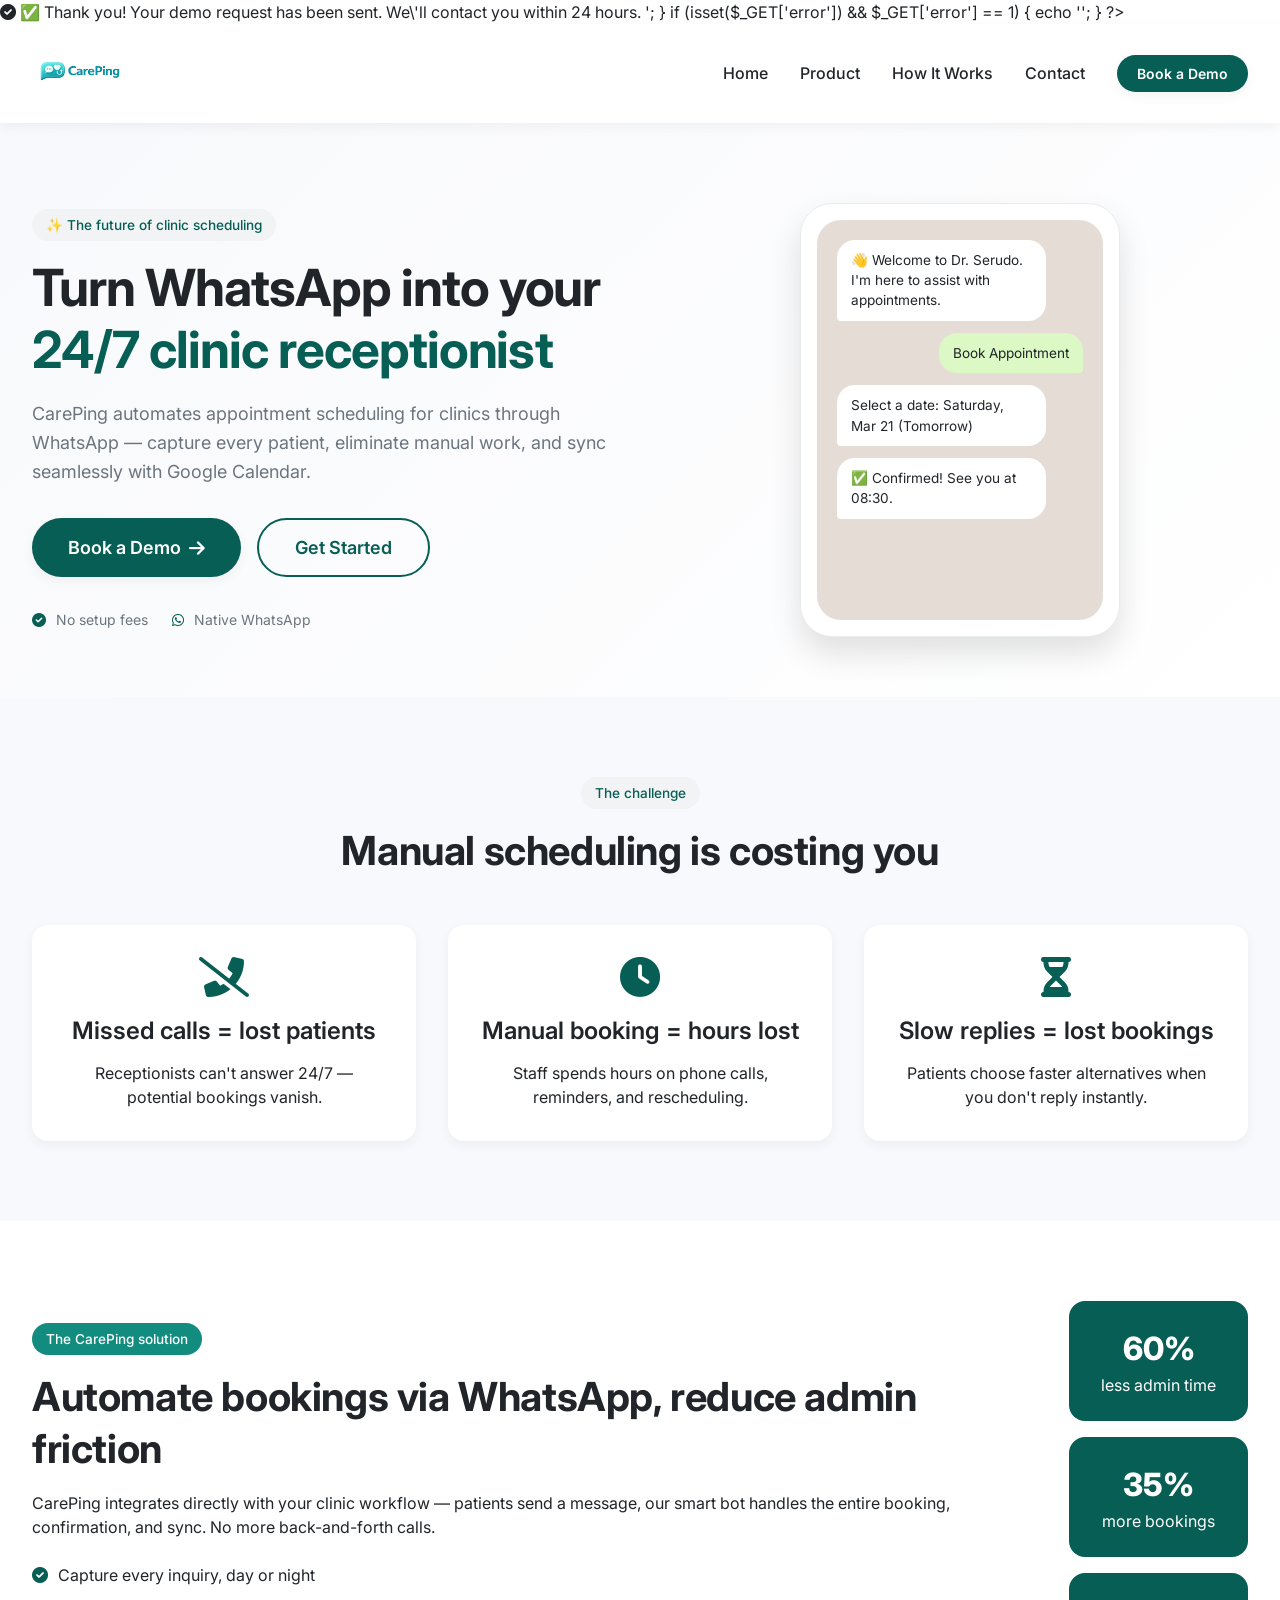
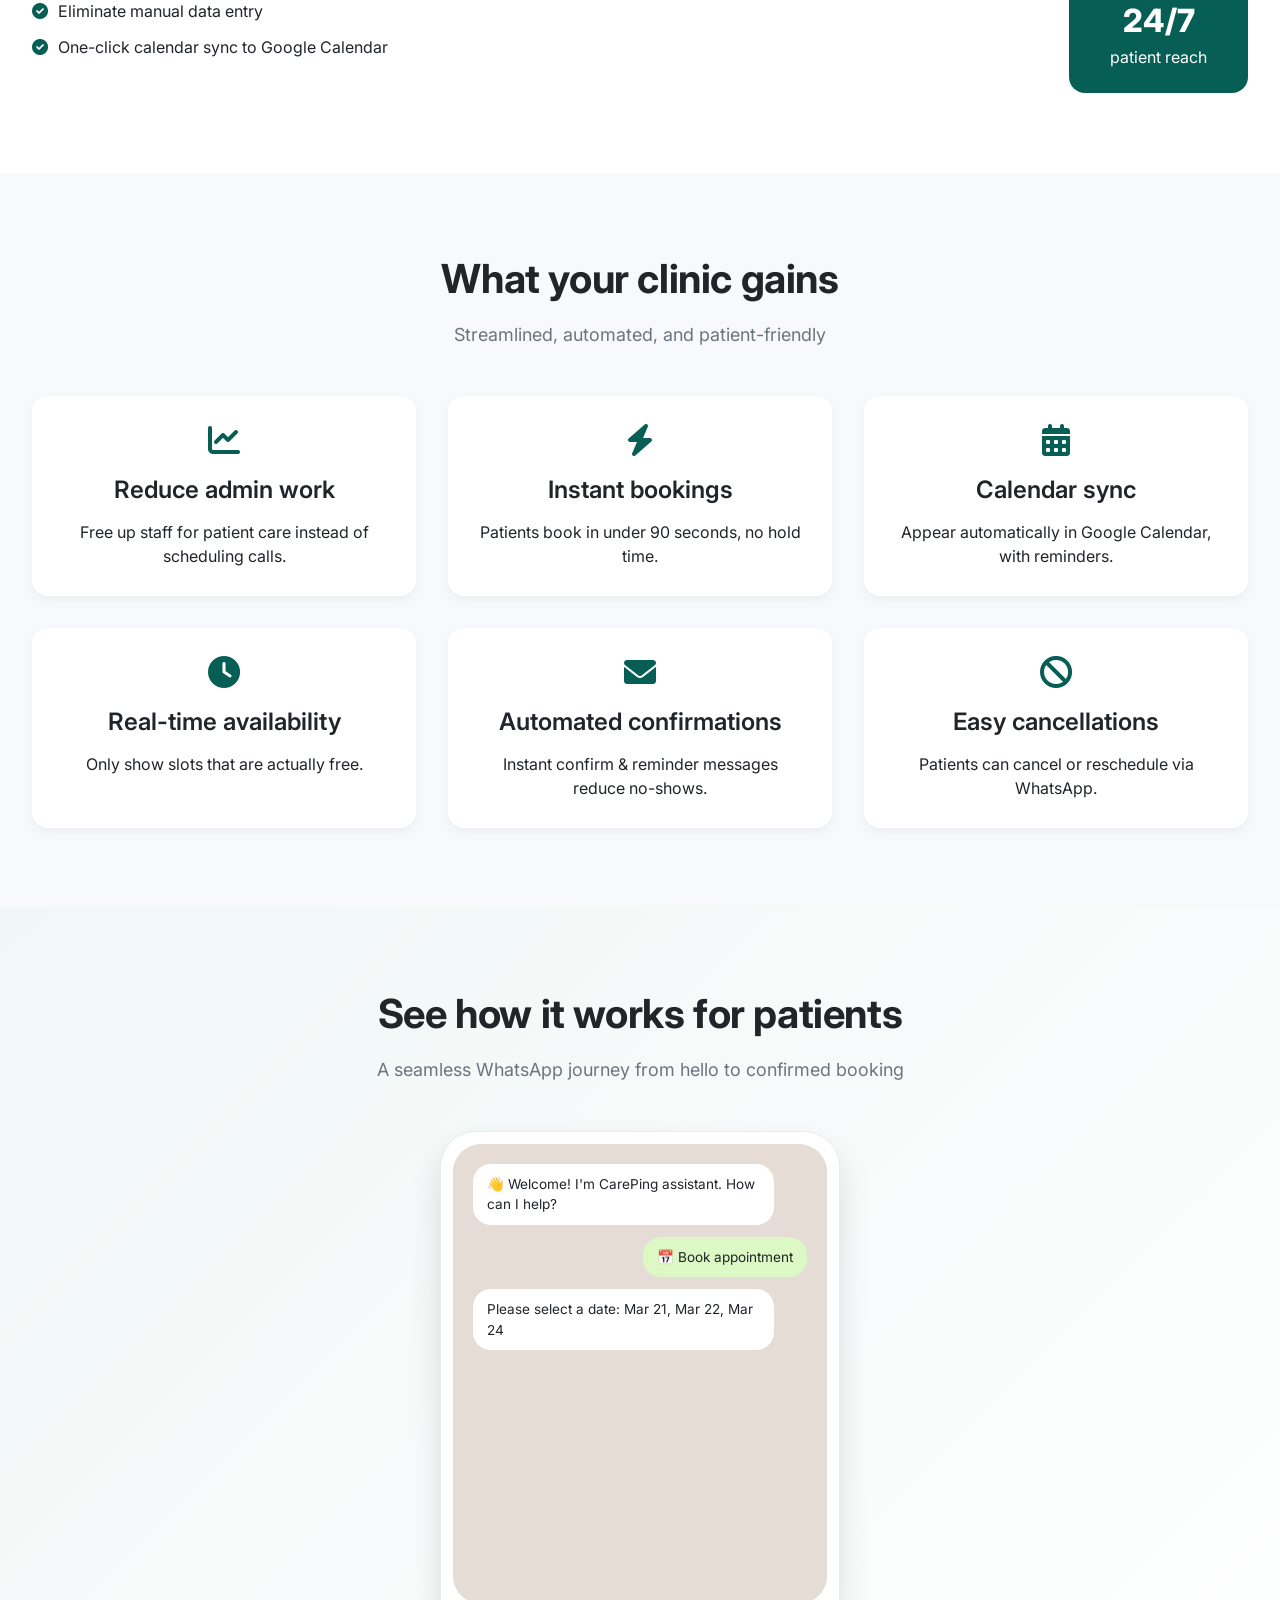
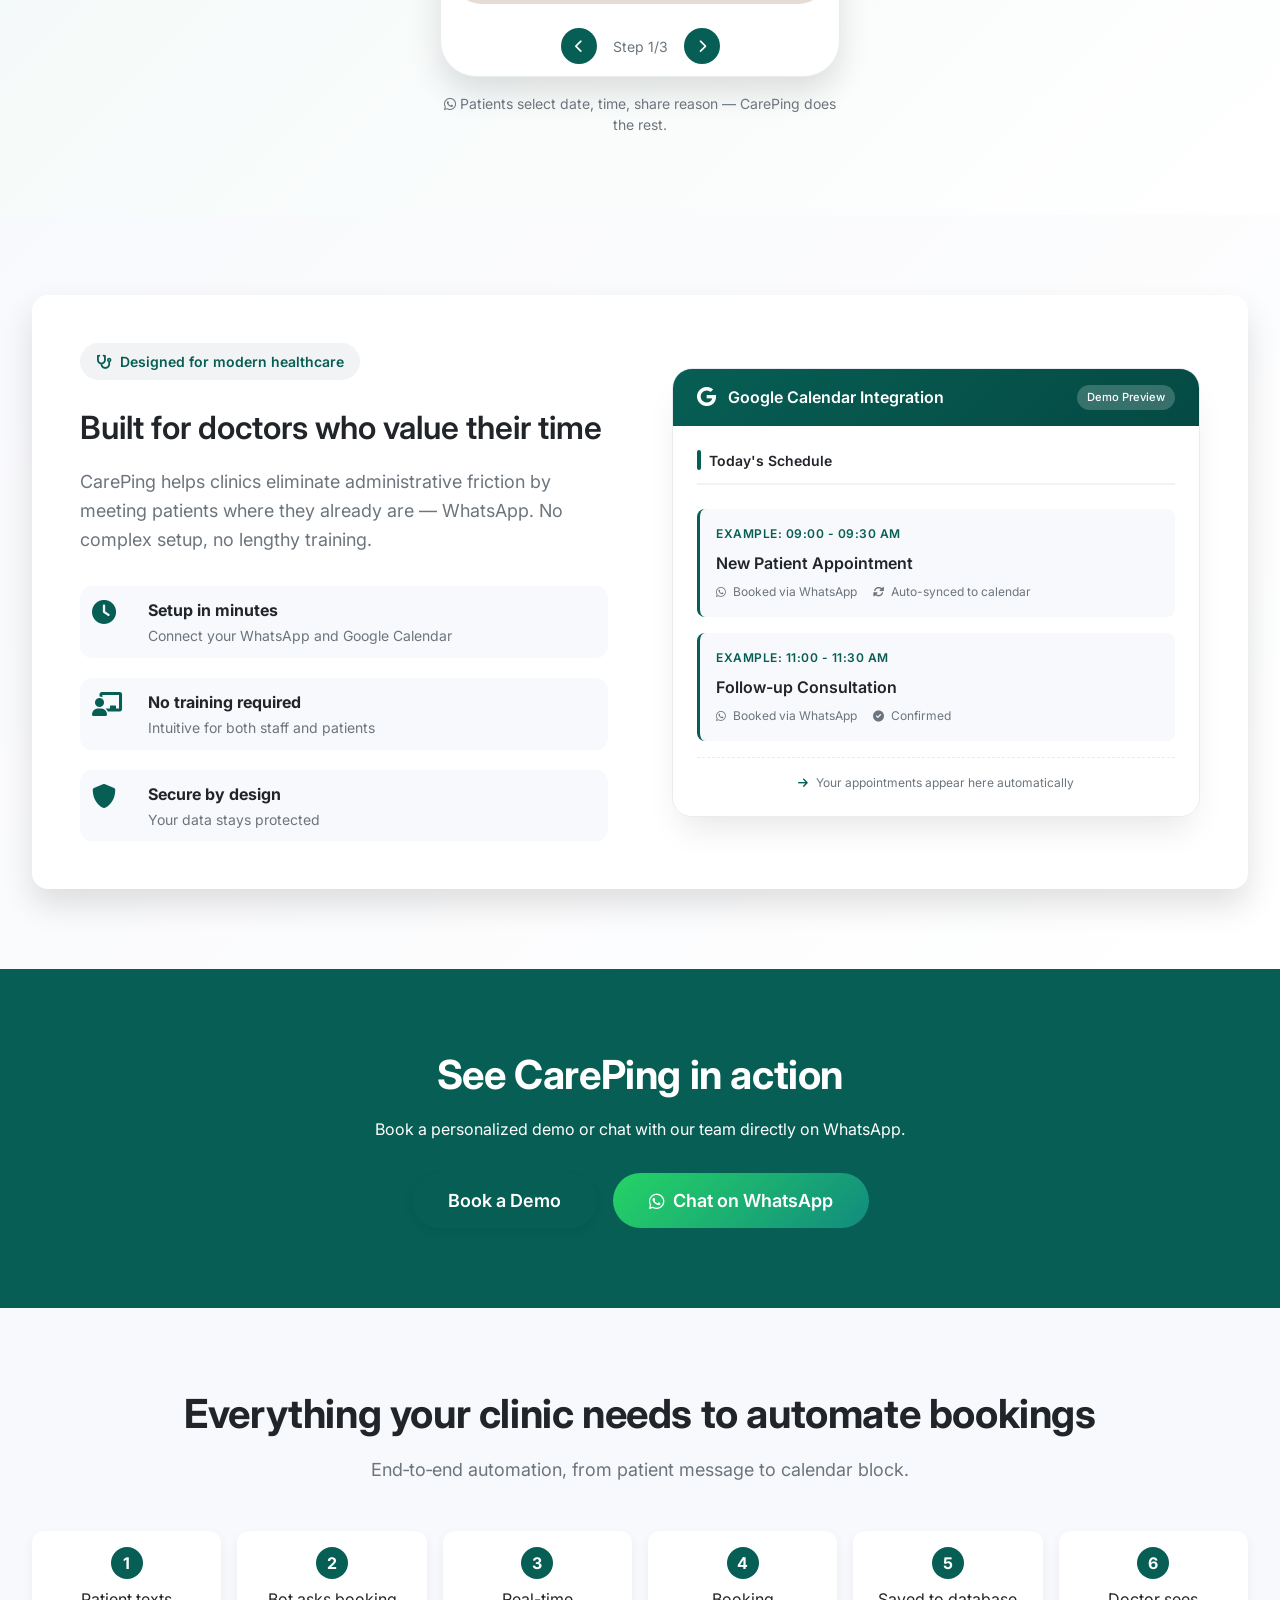
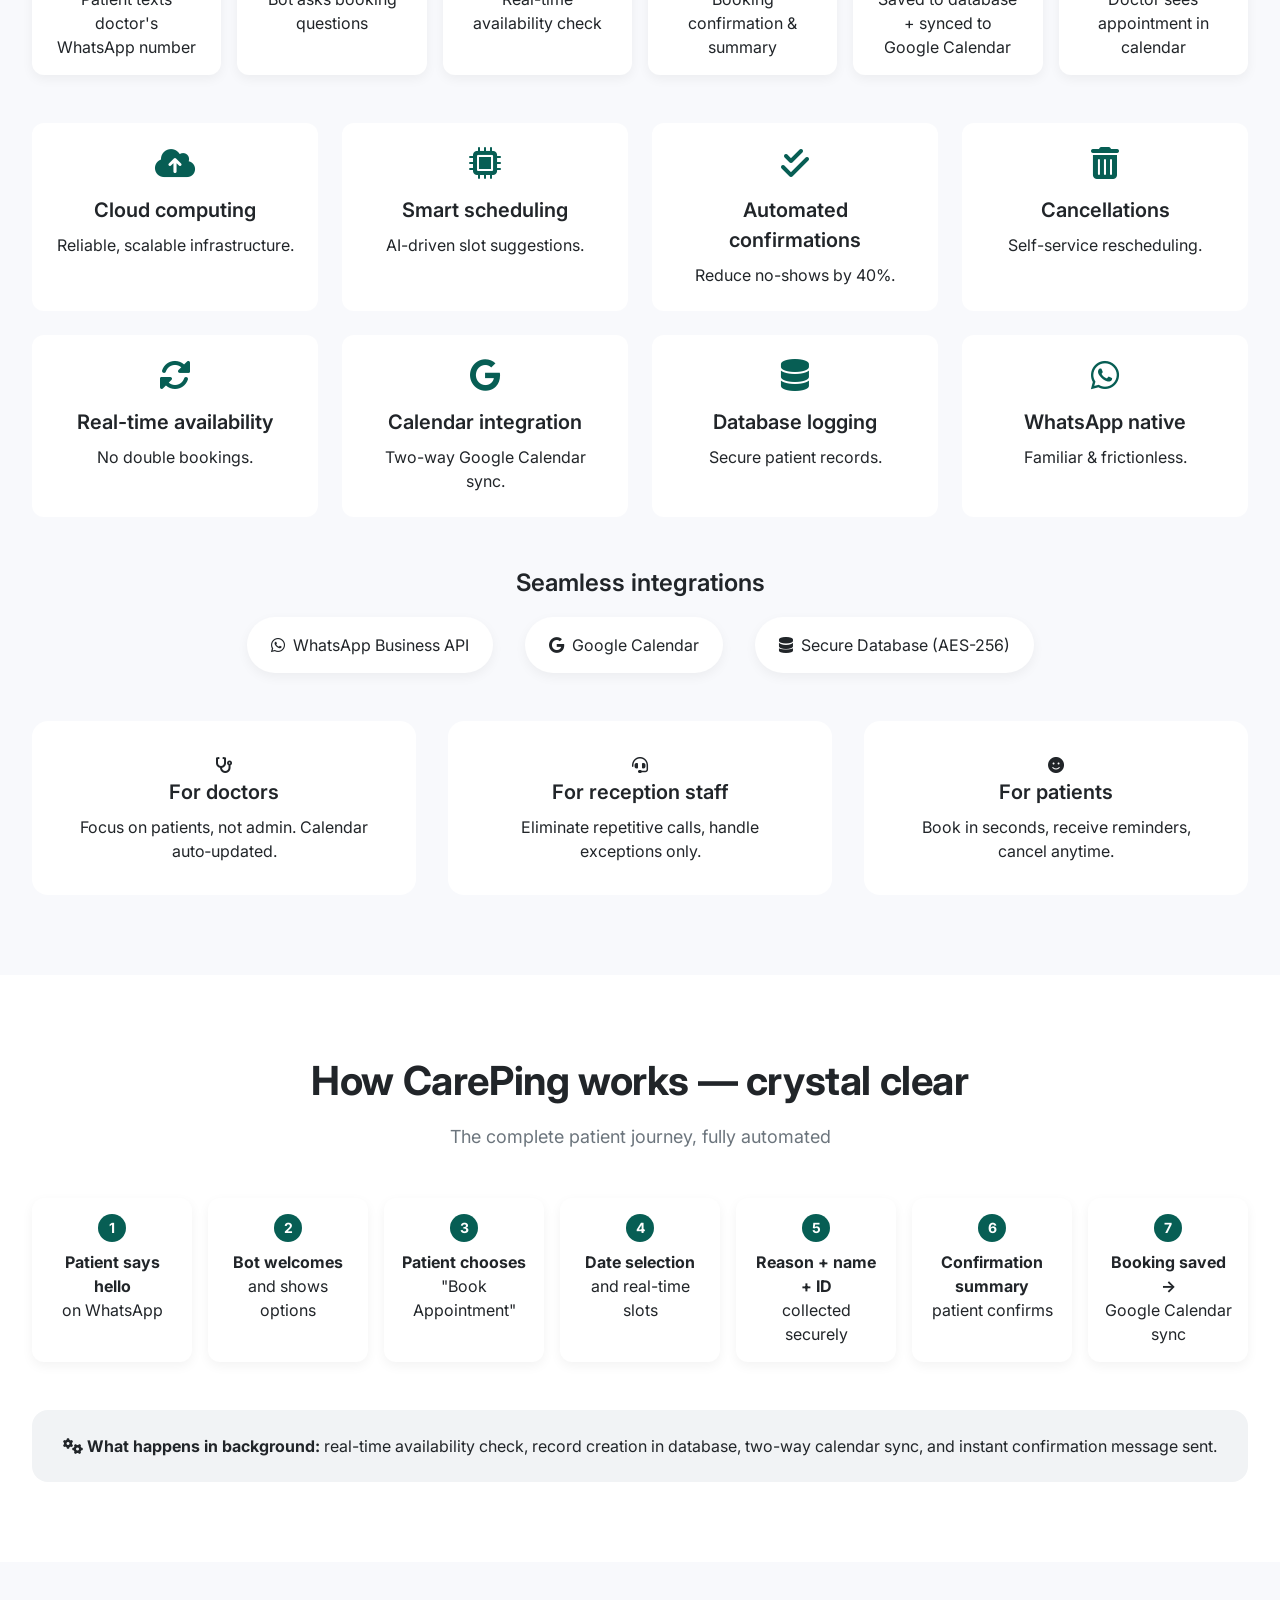
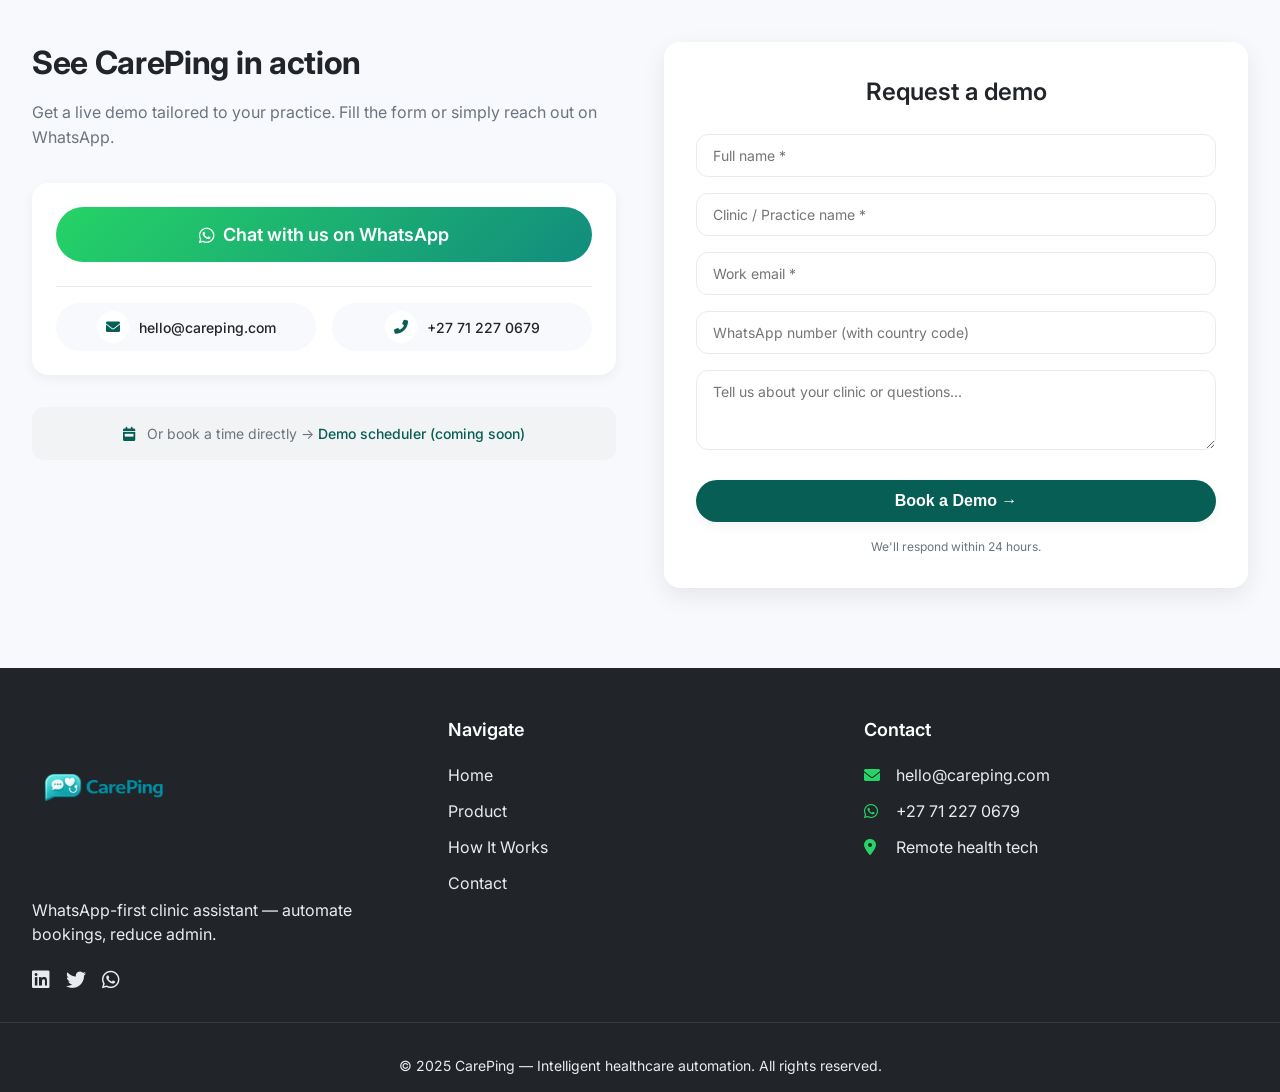
==== index.html @ 8111a053 "first commit" ====
<!DOCTYPE html>
<html lang="en">

<head>
  <meta charset="UTF-8">
  <meta name="viewport" content="width=device-width, initial-scale=1.0, viewport-fit=cover">
  <title>CarePing — WhatsApp Clinic Assistant | 24/7 Automated Booking</title>
  <link
    href="https://fonts.googleapis.com/css2?family=Inter:opsz,wght@14..32,300;14..32,400;14..32,500;14..32,600;14..32,700;14..32,800&display=swap"
    rel="stylesheet">
  <link rel="stylesheet" href="https://cdnjs.cloudflare.com/ajax/libs/font-awesome/6.0.0-beta3/css/all.min.css">
  <link rel="stylesheet" href="style.css">
</head>

<body>

  <?php
  if (isset($_GET['success']) && $_GET['success'] == 1) {
      echo '<div class="notification success">
              <i class="fas fa-check-circle"></i> 
              ✅ Thank you! Your demo request has been sent. We\'ll contact you within 24 hours.
            </div>';
  }
  if (isset($_GET['error']) && $_GET['error'] == 1) {
      echo '<div class="notification error">
              <i class="fas fa-exclamation-circle"></i> 
              ❌ Something went wrong. Please try again or contact us on WhatsApp.
            </div>';
  }
  ?>

<header class="site-header">
  <div class="container header-container">
    <!-- Simple logo without any text -->
    <div class="logo-area">
      <img src="CarePingLogoTwo.png" alt="CarePing" style="width: 100px; height: auto;">
    </div>
    <nav class="main-nav" id="mainNav">
      <ul class="nav-list">
        <li><a href="#home" class="nav-link">Home</a></li>
        <li><a href="#product" class="nav-link">Product</a></li>
        <li><a href="#how-it-works" class="nav-link">How It Works</a></li>
        <li><a href="#contact" class="nav-link">Contact</a></li>
      </ul>
      <div class="header-cta">
        <a href="#contact" class="btn btn-primary btn-sm">Book a Demo</a>
      </div>
    </nav>
    <button class="mobile-menu-toggle" id="mobileToggle" aria-label="Menu">
      <i class="fas fa-bars"></i>
    </button>
  </div>
</header>

  <main>
    <section id="home" class="hero-section">
      <div class="container hero-grid">
        <div class="hero-content">
          <span class="pill">✨ The future of clinic scheduling</span>
          <h1>Turn WhatsApp into your <span class="highlight">24/7 clinic receptionist</span></h1>
          <p class="hero-sub">CarePing automates appointment scheduling for clinics through WhatsApp — capture every
            patient, eliminate manual work, and sync seamlessly with Google Calendar.</p>
          <div class="hero-buttons">
            <a href="#contact" class="btn btn-primary btn-large">Book a Demo <i class="fas fa-arrow-right"></i></a>
            <a href="#how-it-works" class="btn btn-outline btn-large">Get Started</a>
          </div>
          <div class="hero-trust">
            <span><i class="fas fa-check-circle"></i> No setup fees</span>
            <span><i class="fab fa-whatsapp"></i> Native WhatsApp</span>
          </div>
        </div>
        <div class="hero-visual float-animation">
          <div class="phone-mockup">
            <div class="mockup-inner">
              <div class="chat-bubble bot fade-in">👋 Welcome to Dr. Serudo. I'm here to assist with appointments.</div>
              <div class="chat-bubble user slide-in-right">Book Appointment</div>
              <div class="chat-bubble bot fade-in">Select a date: Saturday, Mar 21 (Tomorrow)</div>
              <div class="chat-bubble bot pulse-light">✅ Confirmed! See you at 08:30.</div>
            </div>
          </div>
        </div>
      </div>
    </section>

    <section class="problem-section">
      <div class="container">
        <div class="section-header center">
          <span class="pill">The challenge</span>
          <h2>Manual scheduling is costing you</h2>
        </div>
        <div class="problem-cards">
          <div class="problem-card hover-lift">
            <i class="fas fa-phone-slash"></i>
            <h3>Missed calls = lost patients</h3>
            <p>Receptionists can't answer 24/7 — potential bookings vanish.</p>
          </div>
          <div class="problem-card hover-lift">
            <i class="fas fa-clock"></i>
            <h3>Manual booking = hours lost</h3>
            <p>Staff spends hours on phone calls, reminders, and rescheduling.</p>
          </div>
          <div class="problem-card hover-lift">
            <i class="fas fa-hourglass-half"></i>
            <h3>Slow replies = lost bookings</h3>
            <p>Patients choose faster alternatives when you don't reply instantly.</p>
          </div>
        </div>
      </div>
    </section>

    <section class="solution-section">
      <div class="container">
        <div class="solution-grid">
          <div class="solution-text">
            <span class="pill teal-pill">The CarePing solution</span>
            <h2>Automate bookings via WhatsApp, reduce admin friction</h2>
            <p>CarePing integrates directly with your clinic workflow — patients send a message, our smart bot handles
              the entire booking, confirmation, and sync. No more back-and-forth calls.</p>
            <ul class="check-list">
              <li><i class="fas fa-check-circle"></i> Capture every inquiry, day or night</li>
              <li><i class="fas fa-check-circle"></i> Eliminate manual data entry</li>
              <li><i class="fas fa-check-circle"></i> One-click calendar sync to Google Calendar</li>
            </ul>
          </div>
          <div class="solution-stats">
            <div class="stat-card count-up" data-target="60"><span>0%</span>
              <p>less admin time</p>
            </div>
            <div class="stat-card count-up" data-target="35"><span>0%</span>
              <p>more bookings</p>
            </div>
            <div class="stat-card"><span>24/7</span>
              <p>patient reach</p>
            </div>
          </div>
        </div>
      </div>
    </section>

    <section class="benefits-section">
      <div class="container">
        <div class="section-header center">
          <h2>What your clinic gains</h2>
          <p>Streamlined, automated, and patient-friendly</p>
        </div>
        <div class="benefits-grid">
          <div class="benefit-card hover-lift"><i class="fas fa-chart-line"></i>
            <h3>Reduce admin work</h3>
            <p>Free up staff for patient care instead of scheduling calls.</p>
          </div>
          <div class="benefit-card hover-lift"><i class="fas fa-bolt"></i>
            <h3>Instant bookings</h3>
            <p>Patients book in under 90 seconds, no hold time.</p>
          </div>
          <div class="benefit-card hover-lift"><i class="fas fa-calendar-alt"></i>
            <h3>Calendar sync</h3>
            <p>Appear automatically in Google Calendar, with reminders.</p>
          </div>
          <div class="benefit-card hover-lift"><i class="fas fa-clock"></i>
            <h3>Real-time availability</h3>
            <p>Only show slots that are actually free.</p>
          </div>
          <div class="benefit-card hover-lift"><i class="fas fa-envelope"></i>
            <h3>Automated confirmations</h3>
            <p>Instant confirm & reminder messages reduce no-shows.</p>
          </div>
          <div class="benefit-card hover-lift"><i class="fas fa-ban"></i>
            <h3>Easy cancellations</h3>
            <p>Patients can cancel or reschedule via WhatsApp.</p>
          </div>
        </div>
      </div>
    </section>

    <section class="demo-preview">
      <div class="container">
        <div class="section-header center">
          <h2>See how it works for patients</h2>
          <p>A seamless WhatsApp journey from hello to confirmed booking</p>
        </div>
        <div class="demo-carousel">
          <div class="phone-frame">
            <div class="phone-screen" id="demoScreen">
              <div class="demo-step active-step" data-step="0">
                <div class="whatsapp-msg bot slide-in">👋 Welcome! I'm CarePing assistant. How can I help?</div>
                <div class="whatsapp-msg user slide-in">📅 Book appointment</div>
                <div class="whatsapp-msg bot fade-in">Please select a date: Mar 21, Mar 22, Mar 24</div>
              </div>
              <div class="demo-step" data-step="1">
                <div class="whatsapp-msg bot">Great! Available times for Mar 21: 08:30, 10:15, 14:00</div>
                <div class="whatsapp-msg user">08:30</div>
                <div class="whatsapp-msg bot">Reason for visit? (optional but helps doctor)</div>
                <div class="whatsapp-msg user">Lower back pain & fatigue</div>
              </div>
              <div class="demo-step" data-step="2">
                <div class="whatsapp-msg bot">Name for the booking?</div>
                <div class="whatsapp-msg user">Dr. Robert</div>
                <div class="whatsapp-msg bot pulse-light">✅ Confirmed! Saturday Mar 21, 08:30. Added to doctor's
                  calendar.</div>
              </div>
            </div>
            <div class="demo-controls">
              <button class="demo-nav prev" id="demoPrev"><i class="fas fa-chevron-left"></i></button>
              <span class="demo-indicator">Step 1/3</span>
              <button class="demo-nav next" id="demoNext"><i class="fas fa-chevron-right"></i></button>
            </div>
          </div>
          <div class="demo-caption">
            <i class="fab fa-whatsapp"></i> Patients select date, time, share reason — CarePing does the rest.
          </div>
        </div>
      </div>
    </section>

    <section class="trust-section">
      <div class="container">
        <div class="trust-wrapper">
          <div class="trust-text">
            <div class="trust-badge">
              <i class="fas fa-stethoscope"></i> Designed for modern healthcare
            </div>
            <h3>Built for doctors who value their time</h3>
            <p>CarePing helps clinics eliminate administrative friction by meeting patients where they already are —
              WhatsApp. No complex setup, no lengthy training.</p>
            <div class="trust-features">
              <div class="trust-feature">
                <i class="fas fa-clock"></i>
                <div>
                  <strong>Setup in minutes</strong>
                  <span>Connect your WhatsApp and Google Calendar</span>
                </div>
              </div>
              <div class="trust-feature">
                <i class="fas fa-chalkboard-teacher"></i>
                <div>
                  <strong>No training required</strong>
                  <span>Intuitive for both staff and patients</span>
                </div>
              </div>
              <div class="trust-feature">
                <i class="fas fa-shield-alt"></i>
                <div>
                  <strong>Secure by design</strong>
                  <span>Your data stays protected</span>
                </div>
              </div>
            </div>
          </div>
          <div class="trust-visual">
            <div class="calendar-card">
              <div class="calendar-header">
                <i class="fab fa-google"></i>
                <span>Google Calendar Integration</span>
                <span class="demo-badge">Demo Preview</span>
              </div>
              <div class="calendar-body">
                <div class="calendar-date-placeholder">
                  <div class="date-label">Today's Schedule</div>
                </div>
                <div class="calendar-event-demo preview-event">
                  <div class="event-time">Example: 09:00 - 09:30 AM</div>
                  <div class="event-title">New Patient Appointment</div>
                  <div class="event-details">
                    <span><i class="fab fa-whatsapp"></i> Booked via WhatsApp</span>
                    <span><i class="fas fa-sync-alt"></i> Auto-synced to calendar</span>
                  </div>
                </div>
                <div class="calendar-event-demo preview-event">
                  <div class="event-time">Example: 11:00 - 11:30 AM</div>
                  <div class="event-title">Follow-up Consultation</div>
                  <div class="event-details">
                    <span><i class="fab fa-whatsapp"></i> Booked via WhatsApp</span>
                    <span><i class="fas fa-check-circle"></i> Confirmed</span>
                  </div>
                </div>
                <div class="integration-note">
                  <i class="fas fa-arrow-right"></i> Your appointments appear here automatically
                </div>
              </div>
            </div>
          </div>
        </div>
      </div>
    </section>

    <section class="final-cta">
      <div class="container cta-band">
        <h2 class="fade-in-up">See CarePing in action</h2>
        <p>Book a personalized demo or chat with our team directly on WhatsApp.</p>
        <div class="cta-group">
          <a href="#contact" class="btn btn-primary btn-large pulse-animation">Book a Demo</a>
          <a href="#" id="whatsappDemoCta" class="btn btn-whatsapp btn-large"><i class="fab fa-whatsapp"></i> Chat on
            WhatsApp</a>
        </div>
      </div>
    </section>

    <section id="product" class="product-page">
      <div class="container">
        <div class="section-header center">
          <h2>Everything your clinic needs to automate bookings</h2>
          <p>End‑to‑end automation, from patient message to calendar block.</p>
        </div>

        <div class="process-flow">
          <div class="flow-step"><span>1</span>
            <p>Patient texts doctor's WhatsApp number</p>
          </div>
          <div class="flow-step"><span>2</span>
            <p>Bot asks booking questions</p>
          </div>
          <div class="flow-step"><span>3</span>
            <p>Real-time availability check</p>
          </div>
          <div class="flow-step"><span>4</span>
            <p>Booking confirmation & summary</p>
          </div>
          <div class="flow-step"><span>5</span>
            <p>Saved to database + synced to Google Calendar</p>
          </div>
          <div class="flow-step"><span>6</span>
            <p>Doctor sees appointment in calendar</p>
          </div>
        </div>

        <div class="features-grid">
          <div class="feature-card hover-lift"><i class="fas fa-cloud-upload-alt"></i>
            <h4>Cloud computing</h4>
            <p>Reliable, scalable infrastructure.</p>
          </div>
          <div class="feature-card hover-lift"><i class="fas fa-microchip"></i>
            <h4>Smart scheduling</h4>
            <p>AI-driven slot suggestions.</p>
          </div>
          <div class="feature-card hover-lift"><i class="fas fa-check-double"></i>
            <h4>Automated confirmations</h4>
            <p>Reduce no-shows by 40%.</p>
          </div>
          <div class="feature-card hover-lift"><i class="fas fa-trash-alt"></i>
            <h4>Cancellations</h4>
            <p>Self-service rescheduling.</p>
          </div>
          <div class="feature-card hover-lift"><i class="fas fa-sync-alt"></i>
            <h4>Real-time availability</h4>
            <p>No double bookings.</p>
          </div>
          <div class="feature-card hover-lift"><i class="fab fa-google"></i>
            <h4>Calendar integration</h4>
            <p>Two-way Google Calendar sync.</p>
          </div>
          <div class="feature-card hover-lift"><i class="fas fa-database"></i>
            <h4>Database logging</h4>
            <p>Secure patient records.</p>
          </div>
          <div class="feature-card hover-lift"><i class="fab fa-whatsapp"></i>
            <h4>WhatsApp native</h4>
            <p>Familiar & frictionless.</p>
          </div>
        </div>

        <div class="integrations">
          <h3>Seamless integrations</h3>
          <div class="integration-icons">
            <div class="integration"><i class="fab fa-whatsapp"></i> WhatsApp Business API</div>
            <div class="integration"><i class="fab fa-google"></i> Google Calendar</div>
            <div class="integration"><i class="fas fa-database"></i> Secure Database (AES-256)</div>
          </div>
        </div>

        <div class="stakeholder-grid">
          <div class="stake-card hover-lift"><i class="fas fa-stethoscope"></i>
            <h4>For doctors</h4>
            <p>Focus on patients, not admin. Calendar auto‑updated.</p>
          </div>
          <div class="stake-card hover-lift"><i class="fas fa-headset"></i>
            <h4>For reception staff</h4>
            <p>Eliminate repetitive calls, handle exceptions only.</p>
          </div>
          <div class="stake-card hover-lift"><i class="fas fa-smile"></i>
            <h4>For patients</h4>
            <p>Book in seconds, receive reminders, cancel anytime.</p>
          </div>
        </div>
      </div>
    </section>

    <section id="how-it-works" class="how-it-works">
      <div class="container">
        <div class="section-header center">
          <h2>How CarePing works — crystal clear</h2>
          <p>The complete patient journey, fully automated</p>
        </div>
        <div class="steps-timeline">
          <div class="timeline-card"><span class="step-num">1</span>
            <div class="step-content"><strong>Patient says hello</strong><br>on WhatsApp</div>
          </div>
          <div class="timeline-card"><span class="step-num">2</span>
            <div class="step-content"><strong>Bot welcomes</strong><br>and shows options</div>
          </div>
          <div class="timeline-card"><span class="step-num">3</span>
            <div class="step-content"><strong>Patient chooses</strong><br>"Book Appointment"</div>
          </div>
          <div class="timeline-card"><span class="step-num">4</span>
            <div class="step-content"><strong>Date selection</strong><br>and real-time slots</div>
          </div>
          <div class="timeline-card"><span class="step-num">5</span>
            <div class="step-content"><strong>Reason + name + ID</strong><br>collected securely</div>
          </div>
          <div class="timeline-card"><span class="step-num">6</span>
            <div class="step-content"><strong>Confirmation summary</strong><br>patient confirms</div>
          </div>
          <div class="timeline-card"><span class="step-num">7</span>
            <div class="step-content"><strong>Booking saved →</strong><br>Google Calendar sync</div>
          </div>
        </div>
        <div class="background-note">
          <i class="fas fa-cogs"></i> <strong>What happens in background:</strong> real-time availability check, record
          creation in database, two-way calendar sync, and instant confirmation message sent.
        </div>
      </div>
    </section>

<section id="contact" class="contact-section">
  <div class="container contact-container">
    <div class="contact-info">
      <h2>See CarePing in action</h2>
      <p>Get a live demo tailored to your practice. Fill the form or simply reach out on WhatsApp.</p>

      <div class="contact-highlight">
        <a href="#" id="whatsappContactBtn" class="btn btn-whatsapp btn-large w-full">
          <i class="fab fa-whatsapp"></i> Chat with us on WhatsApp
        </a>

        <div class="contact-details-row">
          <div class="contact-detail-item">
            <i class="fas fa-envelope"></i>
            <span>hello@careping.com</span>
          </div>
          <div class="contact-detail-item">
            <i class="fas fa-phone-alt"></i>
            <span>+27 71 227 0679</span>
          </div>
        </div>
      </div>

      <div class="calendly-placeholder">
        <i class="fas fa-calendar-week"></i> Or book a time directly → <span>Demo scheduler (coming soon)</span>
      </div>
    </div>

    <div class="contact-form-card">
      <form action="send-email.php" method="POST" id="demoForm">
        <h3>Request a demo</h3>

        <div class="form-group">
          <input type="text" name="full_name" placeholder="Full name *" required>
        </div>

        <div class="form-group">
          <input type="text" name="clinic_name" placeholder="Clinic / Practice name *" required>
        </div>

        <div class="form-group">
          <input type="email" name="email" placeholder="Work email *" required>
        </div>

        <div class="form-group">
          <input type="tel" name="phone" placeholder="WhatsApp number (with country code)" required>
        </div>

        <div class="form-group">
          <textarea name="message" rows="3" placeholder="Tell us about your clinic or questions..."></textarea>
        </div>

        <button type="submit" class="btn btn-primary btn-block">Book a Demo →</button>
        <p class="form-note">We'll respond within 24 hours.</p>
      </form>
    </div>
  </div>
</section>
  </main>

<footer class="site-footer">
  <div class="container footer-grid">
    <div class="footer-brand">
      <img src="CarePingLogoTwo.png" alt="CarePing" class="footer-logo">
      <p>WhatsApp-first clinic assistant — automate bookings, reduce admin.</p>
      <div class="social-icons">
        <i class="fab fa-linkedin"></i>
        <i class="fab fa-twitter"></i>
        <i class="fab fa-whatsapp"></i>
      </div>
    </div>
    <div class="footer-links">
      <h4>Navigate</h4>
      <a href="#home">Home</a>
      <a href="#product">Product</a>
      <a href="#how-it-works">How It Works</a>
      <a href="#contact">Contact</a>
    </div>
    <div class="footer-contact">
      <h4>Contact</h4>
      <p><i class="fas fa-envelope"></i> hello@careping.com</p>
      <p><i class="fab fa-whatsapp"></i> +27 71 227 0679</p>
      <p><i class="fas fa-map-marker-alt"></i> Remote health tech</p>
    </div>
  </div>
  <div class="footer-bottom">
    <p>© 2025 CarePing — Intelligent healthcare automation. All rights reserved.</p>
  </div>
</footer>

  <script src="script.js"></script>
</body>

</html>
---- style.css ----
/* ===== RESET & BASE ===== */
* {
  margin: 0;
  padding: 0;
  box-sizing: border-box;
}

:root {
  --primary-teal: #075E54;
  --primary-dark: #054a44;
  --primary-light: #128C7E;
  --whatsapp-green: #25D366;
  --whatsapp-light: #dcf8c5;
  --accent-teal: #00a884;
  --gray-bg: #f8f9fc;
  --gray-light: #f1f3f5;
  --gray-medium: #e9ecef;
  --gray-dark: #6c757d;
  --text-dark: #212529;
  --text-muted: #6c757d;
  --white: #ffffff;
  --shadow-sm: 0 4px 12px rgba(0, 0, 0, 0.05);
  --shadow-md: 0 8px 24px rgba(0, 0, 0, 0.08);
  --shadow-lg: 0 16px 32px rgba(0, 0, 0, 0.12);
  --border-radius: 16px;
  --border-radius-sm: 12px;
}

body {
  font-family: 'Inter', -apple-system, BlinkMacSystemFont, 'Segoe UI', sans-serif;
  color: var(--text-dark);
  line-height: 1.5;
  background-color: var(--white);
  overflow-x: hidden;
}

.container {
  max-width: 1280px;
  margin: 0 auto;
  padding: 0 32px;
}

@media (max-width: 768px) {
  .container {
    padding: 0 20px;
  }
}

/* ===== ANIMATIONS ===== */
@keyframes fadeInUp {
  from {
    opacity: 0;
    transform: translateY(30px);
  }

  to {
    opacity: 1;
    transform: translateY(0);
  }
}

@keyframes fadeIn {
  from {
    opacity: 0;
  }

  to {
    opacity: 1;
  }
}

@keyframes slideInRight {
  from {
    opacity: 0;
    transform: translateX(30px);
  }

  to {
    opacity: 1;
    transform: translateX(0);
  }
}

@keyframes slideInLeft {
  from {
    opacity: 0;
    transform: translateX(-30px);
  }

  to {
    opacity: 1;
    transform: translateX(0);
  }
}

@keyframes float {

  0%,
  100% {
    transform: translateY(0px);
  }

  50% {
    transform: translateY(-10px);
  }
}

@keyframes pulse {

  0%,
  100% {
    transform: scale(1);
  }

  50% {
    transform: scale(1.05);
  }
}

@keyframes shimmer {
  0% {
    background-position: -1000px 0;
  }

  100% {
    background-position: 1000px 0;
  }
}

.fade-in-up {
  animation: fadeInUp 0.8s ease-out;
}

.fade-in {
  animation: fadeIn 0.6s ease-out;
}

.slide-in-right {
  animation: slideInRight 0.6s ease-out;
}

.float-animation {
  animation: float 3s ease-in-out infinite;
}

.pulse-animation {
  animation: pulse 2s ease-in-out infinite;
}

.pulse-light {
  animation: pulse 1.5s ease-in-out infinite;
}

.hover-lift {
  transition: all 0.3s cubic-bezier(0.4, 0, 0.2, 1);
}

.hover-lift:hover {
  transform: translateY(-8px);
  box-shadow: var(--shadow-lg);
}

/* ===== TYPOGRAPHY ===== */
h1 {
  font-size: 3.5rem;
  font-weight: 700;
  line-height: 1.2;
  letter-spacing: -0.02em;
  margin-bottom: 1.25rem;
}

@media (max-width: 768px) {
  h1 {
    font-size: 2.5rem;
  }

  h2 {
    font-size: 1.75rem;
  }
}

@media (max-width: 480px) {
  h1 {
    font-size: 2rem;
  }

  h2 {
    font-size: 1.5rem;
  }
}

h2 {
  font-size: 2.5rem;
  font-weight: 700;
  line-height: 1.3;
  margin-bottom: 1rem;
  letter-spacing: -0.01em;
}

h3 {
  font-size: 1.5rem;
  font-weight: 600;
  margin-bottom: 0.75rem;
}

h4 {
  font-size: 1.25rem;
  font-weight: 600;
  margin-bottom: 0.5rem;
}

.highlight {
  color: var(--primary-teal);
  position: relative;
  display: inline-block;
}

.highlight::after {
  content: '';
  position: absolute;
  bottom: 5px;
  left: 0;
  width: 100%;
  height: 8px;
  background: rgba(7, 94, 84, 0.2);
  z-index: -1;
}

.pill {
  display: inline-block;
  background: var(--gray-light);
  padding: 6px 14px;
  border-radius: 50px;
  font-size: 0.85rem;
  font-weight: 500;
  color: var(--primary-teal);
  margin-bottom: 1rem;
}

.teal-pill {
  background: var(--primary-light);
  color: white;
}

.section-header {
  margin-bottom: 3rem;
}

.section-header.center {
  text-align: center;
}

.section-header p {
  color: var(--text-muted);
  font-size: 1.125rem;
  max-width: 600px;
  margin: 0 auto;
}

/* ===== BUTTONS ===== */
.btn {
  display: inline-flex;
  align-items: center;
  gap: 8px;
  padding: 12px 28px;
  border-radius: 40px;
  font-weight: 600;
  font-size: 1rem;
  transition: all 0.3s cubic-bezier(0.4, 0, 0.2, 1);
  text-decoration: none;
  cursor: pointer;
  border: none;
  position: relative;
  overflow: hidden;
}

.btn::before {
  content: '';
  position: absolute;
  top: 50%;
  left: 50%;
  width: 0;
  height: 0;
  border-radius: 50%;
  background: rgba(255, 255, 255, 0.3);
  transform: translate(-50%, -50%);
  transition: width 0.6s, height 0.6s;
}

.btn:hover::before {
  width: 300px;
  height: 300px;
}

.btn-primary {
  background-color: var(--primary-teal);
  color: white;
  box-shadow: var(--shadow-sm);
}

.btn-primary:hover {
  background-color: var(--primary-dark);
  transform: translateY(-2px);
  box-shadow: var(--shadow-md);
}

.btn-outline {
  background-color: transparent;
  border: 2px solid var(--primary-teal);
  color: var(--primary-teal);
}

.btn-outline:hover {
  background-color: var(--primary-teal);
  color: white;
  transform: translateY(-2px);
}

.btn-whatsapp {
  background: linear-gradient(135deg, #25D366 0%, #128C7E 100%);
  color: white;
}

.btn-whatsapp:hover {
  transform: translateY(-2px);
  box-shadow: var(--shadow-md);
  filter: brightness(1.05);
}

.btn-large {
  padding: 14px 36px;
  font-size: 1.125rem;
}

.btn-sm {
  padding: 8px 20px;
  font-size: 0.875rem;
}

.btn-block {
  width: 100%;
  justify-content: center;
}

/* ===== HEADER ===== */
.site-header {
  position: sticky;
  top: 0;
  background: rgba(255, 255, 255, 0.98);
  backdrop-filter: blur(10px);
  z-index: 1000;
  box-shadow: var(--shadow-sm);
  padding: 1rem 0;
}

.header-container {
  display: flex;
  justify-content: space-between;
  align-items: center;
}

/* ===== SIMPLE LOGO FIX - PUT THIS AT THE END ===== */
.logo-area {
  display: flex;
  align-items: center;
}

.logo-area img {
  width: 100px !important;
  height: auto !important;
  max-width: 100px !important;
  display: block !important;
}

/* Make it even larger on desktop screens */
@media (min-width: 1200px) {
  .logo-area img {
    width: 120px !important;
  }
}

.logo-text {
  font-size: 1.5rem;
  font-weight: 800;
  letter-spacing: -0.5px;
}

.logo-accent {
  color: var(--primary-teal);
}

.main-nav {
  display: flex;
  align-items: center;
  gap: 2rem;
}

.nav-list {
  display: flex;
  gap: 2rem;
  list-style: none;
}

@media (max-width: 768px) {
  .nav-list {
    gap: 1.5rem;
  }
}

.nav-link {
  text-decoration: none;
  color: var(--text-dark);
  font-weight: 500;
  transition: color 0.2s;
  position: relative;
}

.nav-link::after {
  content: '';
  position: absolute;
  bottom: -5px;
  left: 0;
  width: 0;
  height: 2px;
  background: var(--primary-teal);
  transition: width 0.3s;
}

.nav-link:hover::after {
  width: 100%;
}

.nav-link:hover {
  color: var(--primary-teal);
}

.mobile-menu-toggle {
  display: none;
  background: none;
  border: none;
  font-size: 1.5rem;
  cursor: pointer;
  color: var(--primary-teal);
}

@media (max-width: 768px) {
  .mobile-menu-toggle {
    display: block;
  }

  .main-nav {
    position: fixed;
    top: 70px;
    left: -100%;
    width: 100%;
    height: calc(100vh - 70px);
    background: white;
    flex-direction: column;
    transition: left 0.3s ease;
    padding: 2rem;
    box-shadow: var(--shadow-md);
  }

  .main-nav.nav-open {
    left: 0;
  }

  .nav-list {
    flex-direction: column;
    align-items: center;
  }
}

/* ===== HERO ===== */
.hero-section {
  padding: 80px 0 60px;
  background: linear-gradient(135deg, #f8f9fc 0%, #ffffff 100%);
  overflow: hidden;
}

.hero-grid {
  display: grid;
  grid-template-columns: 1fr 1fr;
  gap: 4rem;
  align-items: center;
}

@media (max-width: 1024px) {
  .hero-grid {
    grid-template-columns: 1fr;
    text-align: center;
    gap: 2rem;
  }

  .hero-trust {
    justify-content: center;
  }
}

.hero-content h1 {
  font-size: 3.2rem;
}

@media (max-width: 768px) {
  .hero-content h1 {
    font-size: 2.2rem;
  }
}

.hero-sub {
  font-size: 1.125rem;
  color: var(--text-muted);
  margin-bottom: 2rem;
  line-height: 1.6;
}

.hero-buttons {
  display: flex;
  gap: 1rem;
  margin-bottom: 2rem;
  flex-wrap: wrap;
}

@media (max-width: 1024px) {
  .hero-buttons {
    justify-content: center;
  }
}

.hero-trust {
  display: flex;
  gap: 1.5rem;
  font-size: 0.875rem;
  color: var(--text-muted);
  flex-wrap: wrap;
}

.hero-trust i {
  color: var(--primary-teal);
  margin-right: 6px;
}

/* Phone mockup */
.phone-mockup {
  background: var(--white);
  border-radius: 32px;
  box-shadow: var(--shadow-lg);
  padding: 16px;
  max-width: 320px;
  margin: 0 auto;
  border: 1px solid var(--gray-medium);
}

.mockup-inner {
  background: #e5ddd5;
  border-radius: 24px;
  padding: 20px;
  min-height: 400px;
  display: flex;
  flex-direction: column;
  gap: 12px;
}

.chat-bubble {
  max-width: 85%;
  padding: 10px 14px;
  border-radius: 18px;
  font-size: 0.85rem;
  animation: fadeIn 0.5s ease-out;
}

.chat-bubble.bot {
  background: white;
  align-self: flex-start;
  border-bottom-left-radius: 4px;
}

.chat-bubble.user {
  background: var(--whatsapp-light);
  align-self: flex-end;
  border-bottom-right-radius: 4px;
}

/* ===== PROBLEM SECTION ===== */
.problem-section {
  padding: 80px 0;
  background: var(--gray-bg);
}

.problem-cards {
  display: grid;
  grid-template-columns: repeat(auto-fit, minmax(280px, 1fr));
  gap: 2rem;
  margin-top: 2rem;
}

@media (max-width: 768px) {
  .problem-cards {
    grid-template-columns: 1fr;
  }
}

.problem-card {
  background: white;
  padding: 2rem;
  border-radius: var(--border-radius);
  text-align: center;
  transition: all 0.3s;
  box-shadow: var(--shadow-sm);
}

.problem-card i {
  font-size: 2.5rem;
  color: var(--primary-teal);
  margin-bottom: 1rem;
}

/* ===== SOLUTION SECTION ===== */
.solution-section {
  padding: 80px 0;
}

.solution-grid {
  display: grid;
  grid-template-columns: 1fr auto;
  gap: 3rem;
  align-items: center;
}

@media (max-width: 1024px) {
  .solution-grid {
    grid-template-columns: 1fr;
  }
}

.check-list {
  list-style: none;
  margin-top: 1.5rem;
}

.check-list li {
  margin-bottom: 0.75rem;
  display: flex;
  align-items: center;
  gap: 10px;
}

.check-list i {
  color: var(--primary-teal);
}

.solution-stats {
  display: flex;
  flex-direction: column;
  gap: 1rem;
}

.stat-card {
  background: var(--primary-teal);
  color: white;
  padding: 1.5rem 2rem;
  border-radius: var(--border-radius);
  text-align: center;
  transition: transform 0.3s;
}

.stat-card:hover {
  transform: scale(1.05);
}

.stat-card span {
  font-size: 2rem;
  font-weight: 800;
  display: block;
}

/* ===== BENEFITS ===== */
.benefits-section {
  padding: 80px 0;
  background: var(--gray-bg);
}

.benefits-grid {
  display: grid;
  grid-template-columns: repeat(auto-fit, minmax(300px, 1fr));
  gap: 2rem;
}

@media (max-width: 768px) {
  .benefits-grid {
    grid-template-columns: 1fr;
  }
}

.benefit-card {
  background: white;
  padding: 1.75rem;
  border-radius: var(--border-radius);
  text-align: center;
  transition: all 0.3s;
  box-shadow: var(--shadow-sm);
}

.benefit-card i {
  font-size: 2rem;
  color: var(--primary-teal);
  margin-bottom: 1rem;
}

/* ===== DEMO PREVIEW ===== */
.demo-preview {
  padding: 80px 0;
  background: linear-gradient(135deg, #f0f7f6 0%, #ffffff 100%);
}

.demo-carousel {
  max-width: 400px;
  margin: 0 auto;
}

.phone-frame {
  background: white;
  border-radius: 36px;
  box-shadow: var(--shadow-lg);
  overflow: hidden;
  padding: 12px;
  border: 1px solid var(--gray-medium);
}

.phone-screen {
  background: #e5ddd5;
  border-radius: 28px;
  padding: 20px;
  min-height: 460px;
  display: flex;
  flex-direction: column;
  gap: 12px;
}

.demo-step {
  display: none;
  flex-direction: column;
  gap: 12px;
}

.demo-step.active-step {
  display: flex;
}

.whatsapp-msg {
  padding: 10px 14px;
  border-radius: 18px;
  max-width: 90%;
  font-size: 0.85rem;
  animation: fadeIn 0.4s ease-out;
}

.whatsapp-msg.bot {
  background: white;
  align-self: flex-start;
}

.whatsapp-msg.user {
  background: var(--whatsapp-light);
  align-self: flex-end;
}

.demo-controls {
  display: flex;
  justify-content: center;
  gap: 1rem;
  margin-top: 1.5rem;
  align-items: center;
}

.demo-nav {
  background: var(--primary-teal);
  color: white;
  border: none;
  width: 36px;
  height: 36px;
  border-radius: 50%;
  cursor: pointer;
  transition: all 0.2s;
}

.demo-nav:hover {
  background: var(--primary-dark);
  transform: scale(1.05);
}

.demo-indicator {
  font-size: 0.875rem;
  color: var(--text-muted);
}

.demo-caption {
  text-align: center;
  margin-top: 1rem;
  font-size: 0.875rem;
  color: var(--text-muted);
}

.trust-section {
  padding: 80px 0;
  background: linear-gradient(135deg, #f8f9fc 0%, #ffffff 100%);
}

.trust-wrapper {
  display: grid;
  grid-template-columns: 1fr 1fr;
  gap: 4rem;
  align-items: center;
  background: white;
  border-radius: var(--border-radius);
  padding: 3rem;
  box-shadow: var(--shadow-lg);
}

@media (max-width: 1024px) {
  .trust-wrapper {
    grid-template-columns: 1fr;
    padding: 2rem;
    gap: 2rem;
  }
}

.trust-badge {
  display: inline-flex;
  align-items: center;
  gap: 8px;
  background: var(--gray-light);
  color: var(--primary-teal);
  padding: 8px 16px;
  border-radius: 50px;
  font-size: 0.875rem;
  font-weight: 600;
  margin-bottom: 1.5rem;
  width: fit-content;
}

.trust-text h3 {
  font-size: 2rem;
  margin-bottom: 1rem;
  color: var(--text-dark);
}

.trust-text p {
  color: var(--text-muted);
  font-size: 1.125rem;
  line-height: 1.6;
  margin-bottom: 2rem;
}

.trust-features {
  display: flex;
  flex-direction: column;
  gap: 1.25rem;
}

.trust-feature {
  display: flex;
  align-items: flex-start;
  gap: 1rem;
  padding: 0.75rem;
  background: var(--gray-bg);
  border-radius: var(--border-radius-sm);
  transition: transform 0.3s;
}

.trust-feature:hover {
  transform: translateX(8px);
  background: var(--gray-light);
}

.trust-feature i {
  font-size: 1.5rem;
  color: var(--primary-teal);
  min-width: 40px;
  margin-top: 2px;
}

.trust-feature div {
  display: flex;
  flex-direction: column;
}

.trust-feature strong {
  font-size: 1rem;
  color: var(--text-dark);
  margin-bottom: 0.25rem;
}

.trust-feature span {
  font-size: 0.875rem;
  color: var(--text-muted);
  line-height: 1.4;
}

/* Calendar Card Styles */
.trust-visual {
  perspective: 1000px;
}

.calendar-card {
  background: white;
  border-radius: 20px;
  overflow: hidden;
  box-shadow: 0 20px 35px -10px rgba(0, 0, 0, 0.1);
  border: 1px solid var(--gray-medium);
  transition: transform 0.3s, box-shadow 0.3s;
}

.calendar-card:hover {
  transform: translateY(-5px);
  box-shadow: 0 25px 40px -12px rgba(0, 0, 0, 0.15);
}

.calendar-header {
  background: linear-gradient(135deg, var(--primary-teal), var(--primary-dark));
  color: white;
  padding: 1rem 1.5rem;
  display: flex;
  align-items: center;
  gap: 12px;
  font-weight: 600;
}

.calendar-header i {
  font-size: 1.25rem;
}

.demo-badge {
  margin-left: auto;
  background: rgba(255, 255, 255, 0.2);
  padding: 4px 10px;
  border-radius: 20px;
  font-size: 0.7rem;
  font-weight: 500;
}

.calendar-body {
  padding: 1.5rem;
  background: white;
}

.calendar-date-placeholder {
  margin-bottom: 1.5rem;
  padding-bottom: 0.75rem;
  border-bottom: 2px solid var(--gray-light);
}

.date-label {
  font-size: 0.875rem;
  font-weight: 600;
  color: var(--text-dark);
  display: flex;
  align-items: center;
  gap: 8px;
}

.date-label::before {
  content: '';
  width: 4px;
  height: 20px;
  background: var(--primary-teal);
  border-radius: 2px;
}

.calendar-event-demo {
  border-left: 3px solid var(--gray-medium);
  padding: 1rem 0 1rem 1rem;
  margin-bottom: 1rem;
  background: var(--gray-bg);
  border-radius: 8px;
  transition: all 0.3s;
}

.calendar-event-demo.preview-event {
  border-left-color: var(--primary-teal);
  background: var(--gray-bg);
}

.calendar-event-demo:hover {
  background: var(--gray-light);
  transform: translateX(5px);
}

.event-time {
  font-size: 0.75rem;
  font-weight: 600;
  color: var(--primary-teal);
  margin-bottom: 0.5rem;
  text-transform: uppercase;
  letter-spacing: 0.5px;
}

.event-title {
  font-size: 1rem;
  font-weight: 600;
  color: var(--text-dark);
  margin-bottom: 0.5rem;
}

.event-details {
  display: flex;
  gap: 1rem;
  font-size: 0.75rem;
  color: var(--text-muted);
  flex-wrap: wrap;
}

.event-details i {
  margin-right: 4px;
  font-size: 0.7rem;
}

.integration-note {
  text-align: center;
  padding-top: 1rem;
  margin-top: 0.5rem;
  border-top: 1px dashed var(--gray-medium);
  font-size: 0.75rem;
  color: var(--text-muted);
  display: flex;
  align-items: center;
  justify-content: center;
  gap: 8px;
}

.integration-note i {
  color: var(--primary-teal);
  font-size: 0.7rem;
}

/* Responsive adjustments */
@media (max-width: 768px) {
  .trust-text h3 {
    font-size: 1.5rem;
  }

  .trust-text p {
    font-size: 1rem;
  }

  .calendar-event-demo {
    padding: 0.75rem 0 0.75rem 0.75rem;
  }

  .event-details {
    flex-direction: column;
    gap: 0.25rem;
  }

  .trust-feature {
    padding: 0.5rem;
  }
}

/* ===== FINAL CTA ===== */
.final-cta {
  padding: 80px 0;
  background: var(--primary-teal);
  color: white;
}

.cta-band {
  text-align: center;
}

.cta-group {
  display: flex;
  gap: 1rem;
  justify-content: center;
  margin-top: 2rem;
  flex-wrap: wrap;
}

/* ===== PRODUCT PAGE ===== */
.product-page {
  padding: 80px 0;
  background: var(--gray-bg);
}

.process-flow {
  display: flex;
  flex-wrap: wrap;
  justify-content: center;
  gap: 1rem;
  margin: 3rem 0;
}

@media (max-width: 768px) {
  .process-flow {
    flex-direction: column;
  }
}

.flow-step {
  background: white;
  padding: 1rem 1.5rem;
  border-radius: var(--border-radius-sm);
  text-align: center;
  flex: 1;
  min-width: 150px;
  box-shadow: var(--shadow-sm);
  transition: transform 0.3s;
}

.flow-step:hover {
  transform: translateY(-5px);
}

.flow-step span {
  display: inline-block;
  width: 32px;
  height: 32px;
  background: var(--primary-teal);
  color: white;
  border-radius: 50%;
  line-height: 32px;
  font-weight: 700;
  margin-bottom: 0.5rem;
}

.features-grid {
  display: grid;
  grid-template-columns: repeat(auto-fit, minmax(250px, 1fr));
  gap: 1.5rem;
  margin: 3rem 0;
}

@media (max-width: 768px) {
  .features-grid {
    grid-template-columns: 1fr;
  }
}

.feature-card {
  background: white;
  padding: 1.5rem;
  border-radius: var(--border-radius-sm);
  text-align: center;
  transition: all 0.3s;
}

.feature-card i {
  font-size: 2rem;
  color: var(--primary-teal);
  margin-bottom: 1rem;
}

.integrations {
  text-align: center;
  margin: 3rem 0;
}

.integration-icons {
  display: flex;
  justify-content: center;
  gap: 2rem;
  flex-wrap: wrap;
  margin-top: 1rem;
}

@media (max-width: 768px) {
  .integration-icons {
    flex-direction: column;
    align-items: center;
  }
}

.integration {
  background: white;
  padding: 1rem 1.5rem;
  border-radius: 50px;
  display: flex;
  align-items: center;
  gap: 8px;
  box-shadow: var(--shadow-sm);
}

.stakeholder-grid {
  display: grid;
  grid-template-columns: repeat(auto-fit, minmax(280px, 1fr));
  gap: 2rem;
  margin-top: 3rem;
}

@media (max-width: 768px) {
  .stakeholder-grid {
    grid-template-columns: 1fr;
  }
}

.stake-card {
  background: white;
  padding: 2rem;
  border-radius: var(--border-radius);
  text-align: center;
}

/* ===== HOW IT WORKS ===== */
.how-it-works {
  padding: 80px 0;
}

.steps-timeline {
  display: flex;
  flex-wrap: wrap;
  justify-content: center;
  gap: 1rem;
  margin: 3rem 0;
}

@media (max-width: 768px) {
  .steps-timeline {
    flex-direction: column;
  }
}

.timeline-card {
  background: white;
  padding: 1rem;
  border-radius: var(--border-radius-sm);
  text-align: center;
  flex: 1;
  min-width: 140px;
  position: relative;
  box-shadow: var(--shadow-sm);
  transition: all 0.3s;
}

.timeline-card:hover {
  transform: translateY(-5px);
  box-shadow: var(--shadow-md);
}

.step-num {
  display: inline-block;
  width: 28px;
  height: 28px;
  background: var(--primary-teal);
  color: white;
  border-radius: 50%;
  line-height: 28px;
  font-weight: 700;
  font-size: 0.875rem;
  margin-bottom: 0.5rem;
}

.background-note {
  background: var(--gray-light);
  padding: 1.5rem;
  border-radius: var(--border-radius);
  text-align: center;
  margin-top: 2rem;
}

/* ===== CONTACT SECTION - SIDE BY SIDE ===== */
.contact-section {
  padding: 80px 0;
  background: var(--gray-bg);
}

.contact-container {
  display: grid;
  grid-template-columns: 1fr 1fr;
  gap: 3rem;
}

@media (max-width: 1024px) {
  .contact-container {
    grid-template-columns: 1fr;
    gap: 2rem;
  }
}

.contact-info h2 {
  font-size: 2rem;
  margin-bottom: 1rem;
  color: var(--text-dark);
}

.contact-info>p {
  color: var(--text-muted);
  margin-bottom: 2rem;
  line-height: 1.6;
}

.contact-highlight {
  margin: 2rem 0;
  background: white;
  padding: 1.5rem;
  border-radius: var(--border-radius);
  box-shadow: var(--shadow-sm);
}

.contact-highlight .btn-whatsapp {
  width: 100%;
  justify-content: center;
  margin-bottom: 1.5rem;
}

/* Side by side contact details */
.contact-details-row {
  display: flex;
  justify-content: space-between;
  align-items: center;
  gap: 1rem;
  padding-top: 1rem;
  border-top: 1px solid var(--gray-medium);
  flex-wrap: wrap;
}

.contact-detail-item {
  display: flex;
  align-items: center;
  gap: 10px;
  padding: 0.5rem 1rem;
  background: var(--gray-bg);
  border-radius: 50px;
  transition: all 0.3s;
  flex: 1;
  justify-content: center;
}

.contact-detail-item:hover {
  background: var(--gray-light);
  transform: translateY(-2px);
}

.contact-detail-item i {
  width: 32px;
  height: 32px;
  display: flex;
  align-items: center;
  justify-content: center;
  background: white;
  border-radius: 50%;
  color: var(--primary-teal);
  font-size: 0.875rem;
}

.contact-detail-item span {
  color: var(--text-dark);
  font-size: 0.875rem;
  font-weight: 500;
}

.contact-detail-item a {
  color: var(--text-dark);
  text-decoration: none;
  transition: color 0.2s;
}

.contact-detail-item a:hover {
  color: var(--primary-teal);
}

.calendly-placeholder {
  background: var(--gray-light);
  padding: 1rem;
  border-radius: var(--border-radius-sm);
  text-align: center;
  margin-top: 1rem;
  font-size: 0.875rem;
  color: var(--text-muted);
}

.calendly-placeholder i {
  color: var(--primary-teal);
  margin-right: 8px;
}

.calendly-placeholder span {
  color: var(--primary-teal);
  font-weight: 500;
}

/* Contact Form Card */
.contact-form-card {
  background: white;
  padding: 2rem;
  border-radius: var(--border-radius);
  box-shadow: var(--shadow-md);
}

.contact-form-card h3 {
  margin-bottom: 1.5rem;
  font-size: 1.5rem;
  text-align: center;
}

.form-group {
  margin-bottom: 1rem;
}

.form-group input,
.form-group select,
.form-group textarea {
  width: 100%;
  padding: 12px 16px;
  border: 1px solid var(--gray-medium);
  border-radius: 12px;
  font-family: inherit;
  font-size: 0.875rem;
  transition: all 0.2s;
}

.form-group input:focus,
.form-group select:focus,
.form-group textarea:focus {
  outline: none;
  border-color: var(--primary-teal);
  box-shadow: 0 0 0 3px rgba(7, 94, 84, 0.1);
}

.form-group textarea {
  resize: vertical;
  min-height: 80px;
}

.btn-block {
  width: 100%;
  justify-content: center;
  margin-top: 0.5rem;
}

.form-note {
  font-size: 0.75rem;
  color: var(--text-muted);
  text-align: center;
  margin-top: 1rem;
}

/* Responsive adjustments for mobile */
@media (max-width: 768px) {
  .contact-highlight {
    padding: 1rem;
  }

  .contact-details-row {
    flex-direction: column;
    gap: 0.75rem;
  }

  .contact-detail-item {
    width: 100%;
    justify-content: center;
    padding: 0.75rem;
  }

  .contact-detail-item i {
    width: 28px;
    height: 28px;
    font-size: 0.75rem;
  }

  .contact-detail-item span {
    font-size: 0.875rem;
  }

  .contact-form-card {
    padding: 1.5rem;
  }
}

/* ===== FOOTER ===== */
.site-footer {
  background: var(--text-dark);
  color: white;
  padding: 3rem 0 1rem;
}

.footer-grid {
  display: grid;
  grid-template-columns: repeat(auto-fit, minmax(250px, 1fr));
  gap: 2rem;
  margin-bottom: 2rem;
}

@media (max-width: 768px) {
  .footer-grid {
    text-align: center;
    gap: 1.5rem;
  }
}

.footer-brand {
  display: flex;
  flex-direction: column;
  gap: 1rem;
}

.footer-logo {
  width: 150px;
  height: 150px;
  object-fit: contain;
  margin-bottom: 1rem;
}

@media (max-width: 768px) {
  .footer-logo {
    margin: 0 auto 0.5rem auto;
  }
}

.footer-brand p {
  color: var(--gray-medium);
  margin: 0;
  line-height: 1.5;
}

.footer-links {
  display: flex;
  flex-direction: column;
  gap: 0.75rem;
}

@media (max-width: 768px) {
  .footer-links {
    align-items: center;
  }
}

.footer-links h4 {
  color: white;
  margin-bottom: 0.5rem;
  font-size: 1.125rem;
}

.footer-links a {
  color: var(--gray-medium);
  text-decoration: none;
  transition: color 0.2s;
}

.footer-links a:hover {
  color: var(--whatsapp-green);
}

.footer-contact {
  display: flex;
  flex-direction: column;
  gap: 0.75rem;
}

@media (max-width: 768px) {
  .footer-contact {
    align-items: center;
  }
}

.footer-contact h4 {
  color: white;
  margin-bottom: 0.5rem;
  font-size: 1.125rem;
}

.footer-contact p {
  color: var(--gray-medium);
  margin: 0;
  display: flex;
  align-items: center;
  gap: 8px;
}

@media (max-width: 768px) {
  .footer-contact p {
    justify-content: center;
  }
}

.footer-contact i {
  width: 24px;
  color: var(--whatsapp-green);
}

.social-icons {
  display: flex;
  gap: 1rem;
  margin-top: 0.5rem;
}

@media (max-width: 768px) {
  .social-icons {
    justify-content: center;
  }
}

.social-icons i {
  font-size: 1.25rem;
  cursor: pointer;
  transition: all 0.2s;
  color: var(--gray-medium);
}

.social-icons i:hover {
  transform: translateY(-3px);
  color: var(--whatsapp-green);
}

.footer-bottom {
  text-align: center;
  padding-top: 2rem;
  margin-top: 1rem;
  border-top: 1px solid rgba(255, 255, 255, 0.1);
  color: var(--gray-medium);
  font-size: 0.875rem;
}

/* Additional fixes for visibility */
section {
  visibility: visible !important;
  opacity: 1 !important;
}

.benefit-card,
.feature-card,
.problem-card,
.stake-card,
.timeline-card {
  opacity: 1 !important;
  transform: translateY(0) !important;
}

.fade-in-up {
  opacity: 1 !important;
  animation: fadeInUp 0.8s ease-out;
}

/* Scroll to top button hover effect */
.scroll-top-btn:hover {
  transform: scale(1.1);
  background: var(--primary-dark);
}

/* Ensure mobile menu doesn't hide content */
@media (max-width: 768px) {
  .main-nav.nav-open {
    background: white;
    z-index: 999;
  }
}

/* Fix for any elements with potential visibility issues */
[style*="opacity: 0"] {
  opacity: 1 !important;
}

/* Ensure all content is visible during load */
body {
  opacity: 1 !important;
  visibility: visible !important;
}

/* Smooth transitions for all interactive elements */
a,
button,
.btn {
  transition: all 0.3s ease;
}

/* Fix for count-up elements */
.count-up span {
  display: inline-block;
}

/* Ensure form is visible */
.contact-form-card {
  visibility: visible;
  opacity: 1;
}

/* Fix for hero section visibility */
.hero-section,
.problem-section,
.solution-section,
.benefits-section,
.demo-preview,
.trust-section,
.final-cta,
.product-page,
.how-it-works,
.contact-section {
  visibility: visible;
  opacity: 1;
  display: block;
}

/* Ensure phone mockup is visible */
.phone-mockup {
  visibility: visible;
  opacity: 1;
}

/* Fix for demo steps */
.demo-step {
  display: none;
}

.demo-step.active-step {
  display: flex !important;
}

/* Notification messages */
.notification {
  position: fixed;
  top: 100px;
  right: 20px;
  padding: 16px 24px;
  border-radius: 12px;
  font-size: 14px;
  font-weight: 500;
  z-index: 9999;
  animation: slideInRight 0.3s ease-out;
  box-shadow: var(--shadow-lg);
  max-width: 400px;
}

.notification.success {
  background: #d4edda;
  color: #155724;
  border-left: 4px solid #28a745;
}

.notification.error {
  background: #f8d7da;
  color: #721c24;
  border-left: 4px solid #dc3545;
}

.notification i {
  margin-right: 10px;
}

@keyframes slideInRight {
  from {
    transform: translateX(100%);
    opacity: 0;
  }

  to {
    transform: translateX(0);
    opacity: 1;
  }
}

/* Auto-hide notification after 5 seconds */
.notification {
  animation: slideInRight 0.3s ease-out, fadeOut 0.5s ease-out 4.5s forwards;
}

@keyframes fadeOut {
  to {
    opacity: 0;
    visibility: hidden;
  }
}
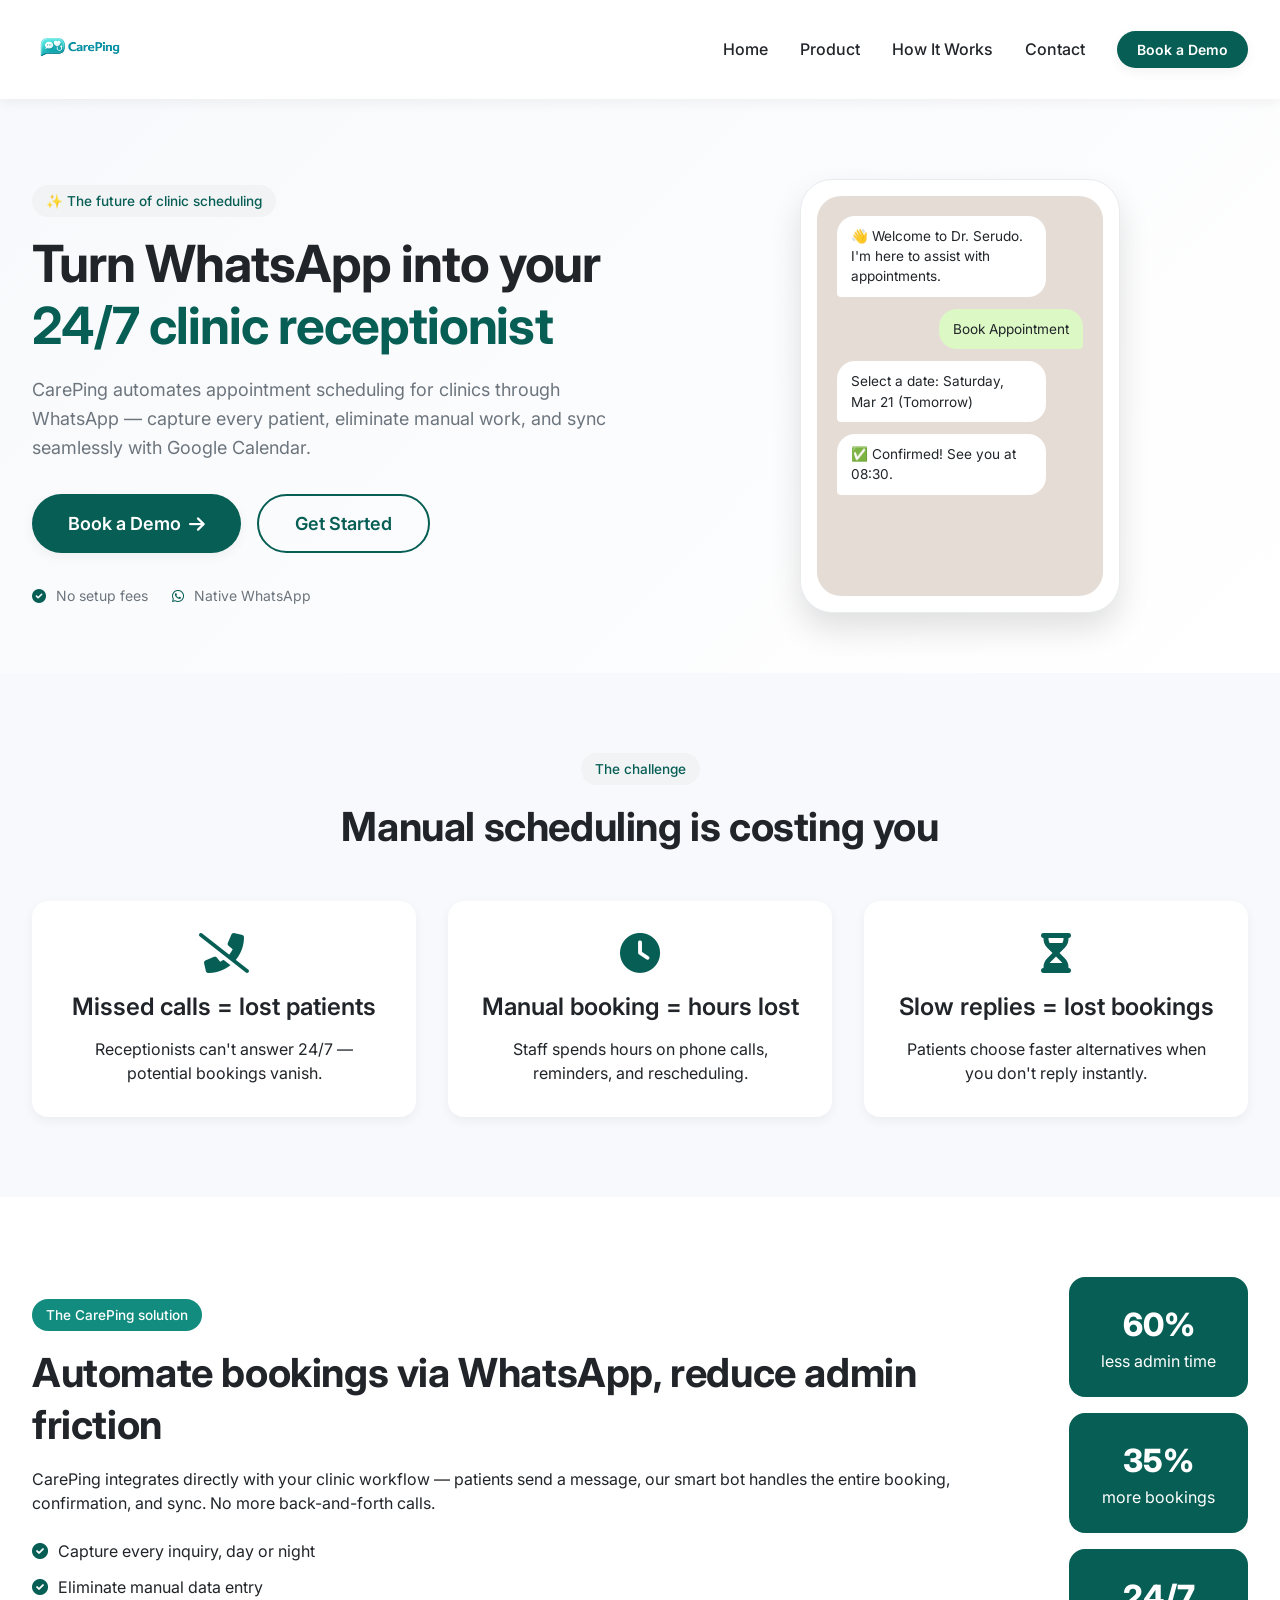
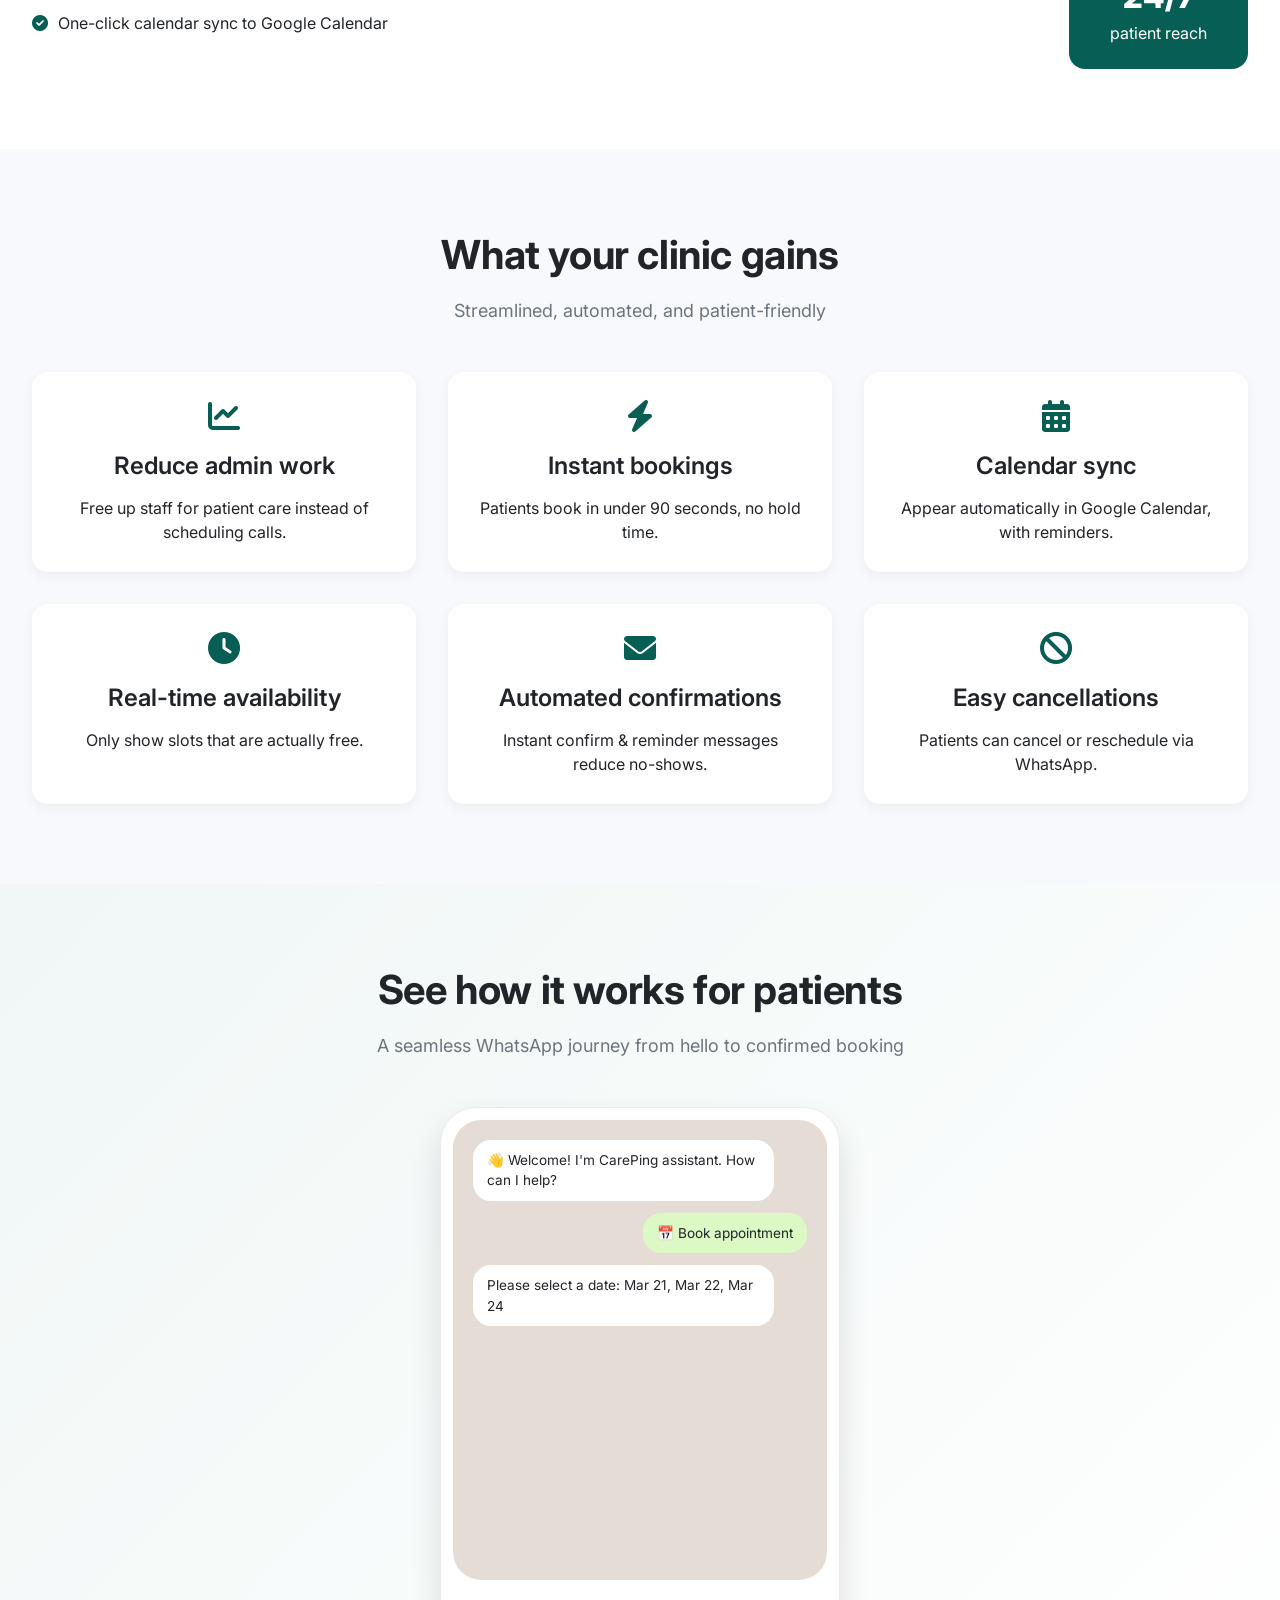
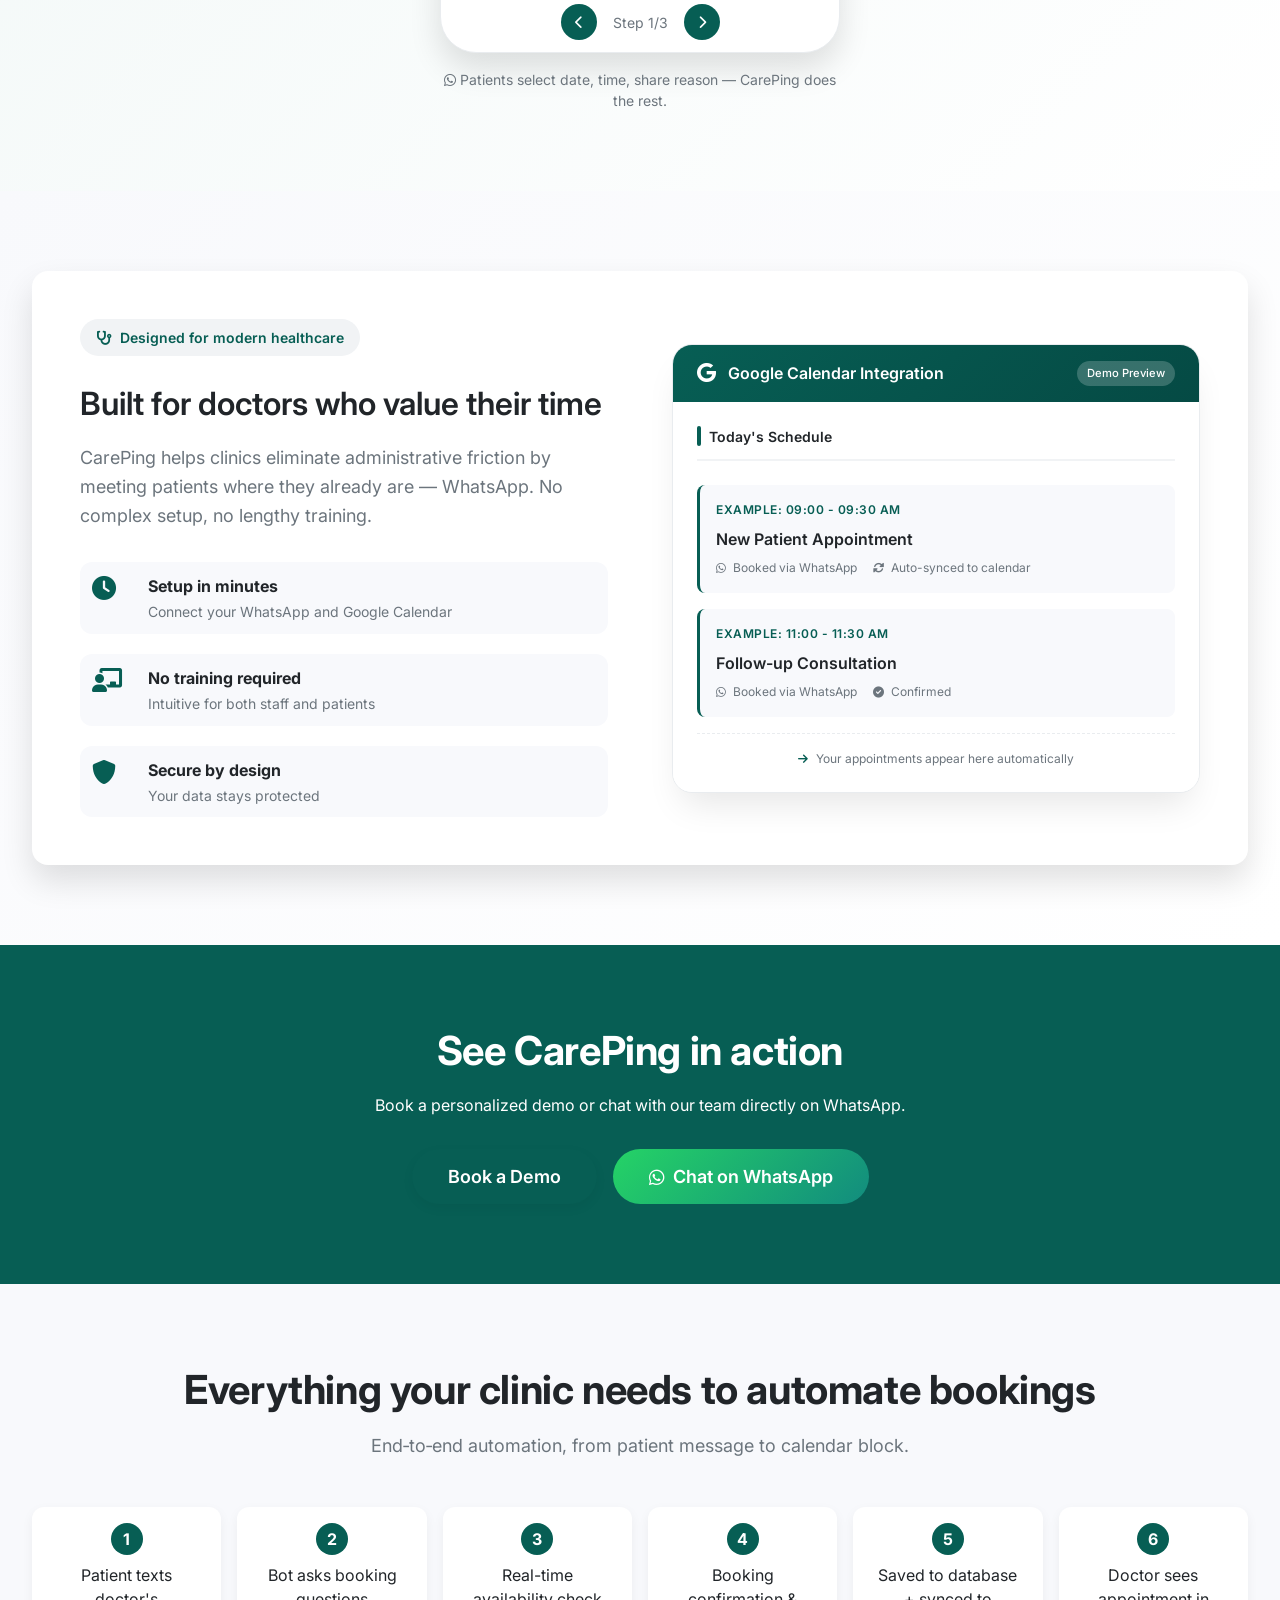
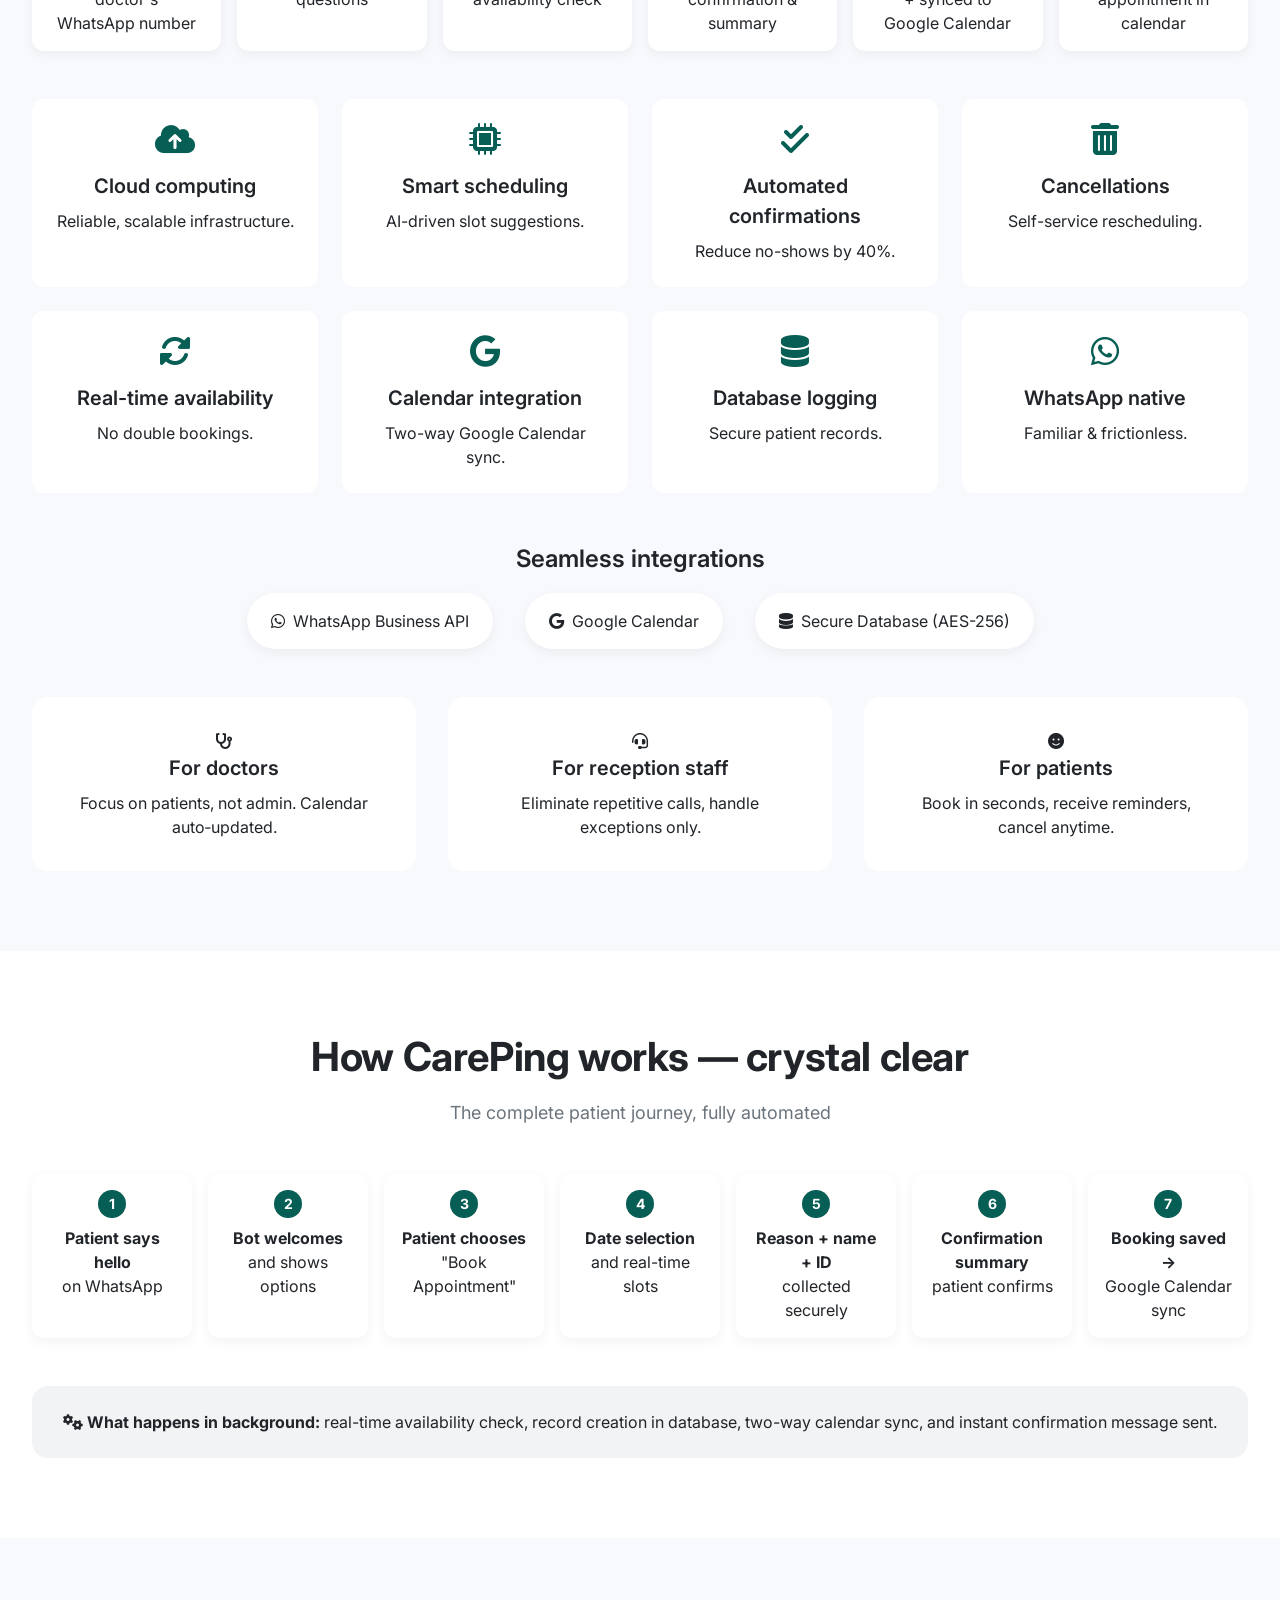
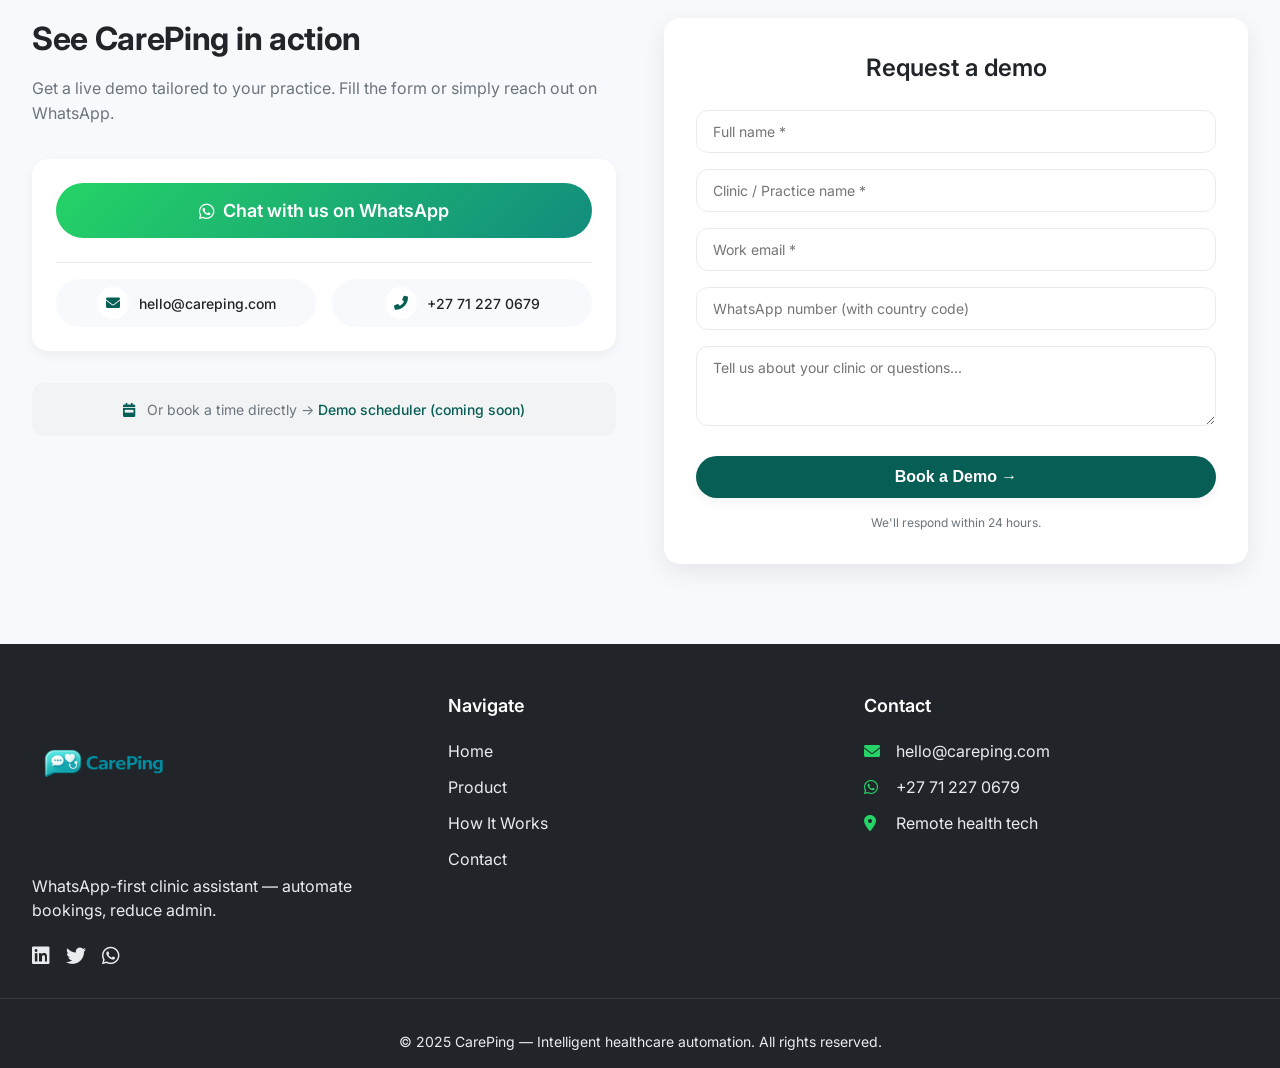
==== commit 99477f70: "fixed html" ====
--- a/index.html
+++ b/index.html
@@ -14,7 +14,7 @@
 
 <body>
 
-  <?php
+  <!-- <?php
   if (isset($_GET['success']) && $_GET['success'] == 1) {
       echo '<div class="notification success">
               <i class="fas fa-check-circle"></i> 
@@ -27,7 +27,7 @@
               ❌ Something went wrong. Please try again or contact us on WhatsApp.
             </div>';
   }
-  ?>
+  ?> -->
 
 <header class="site-header">
   <div class="container header-container">
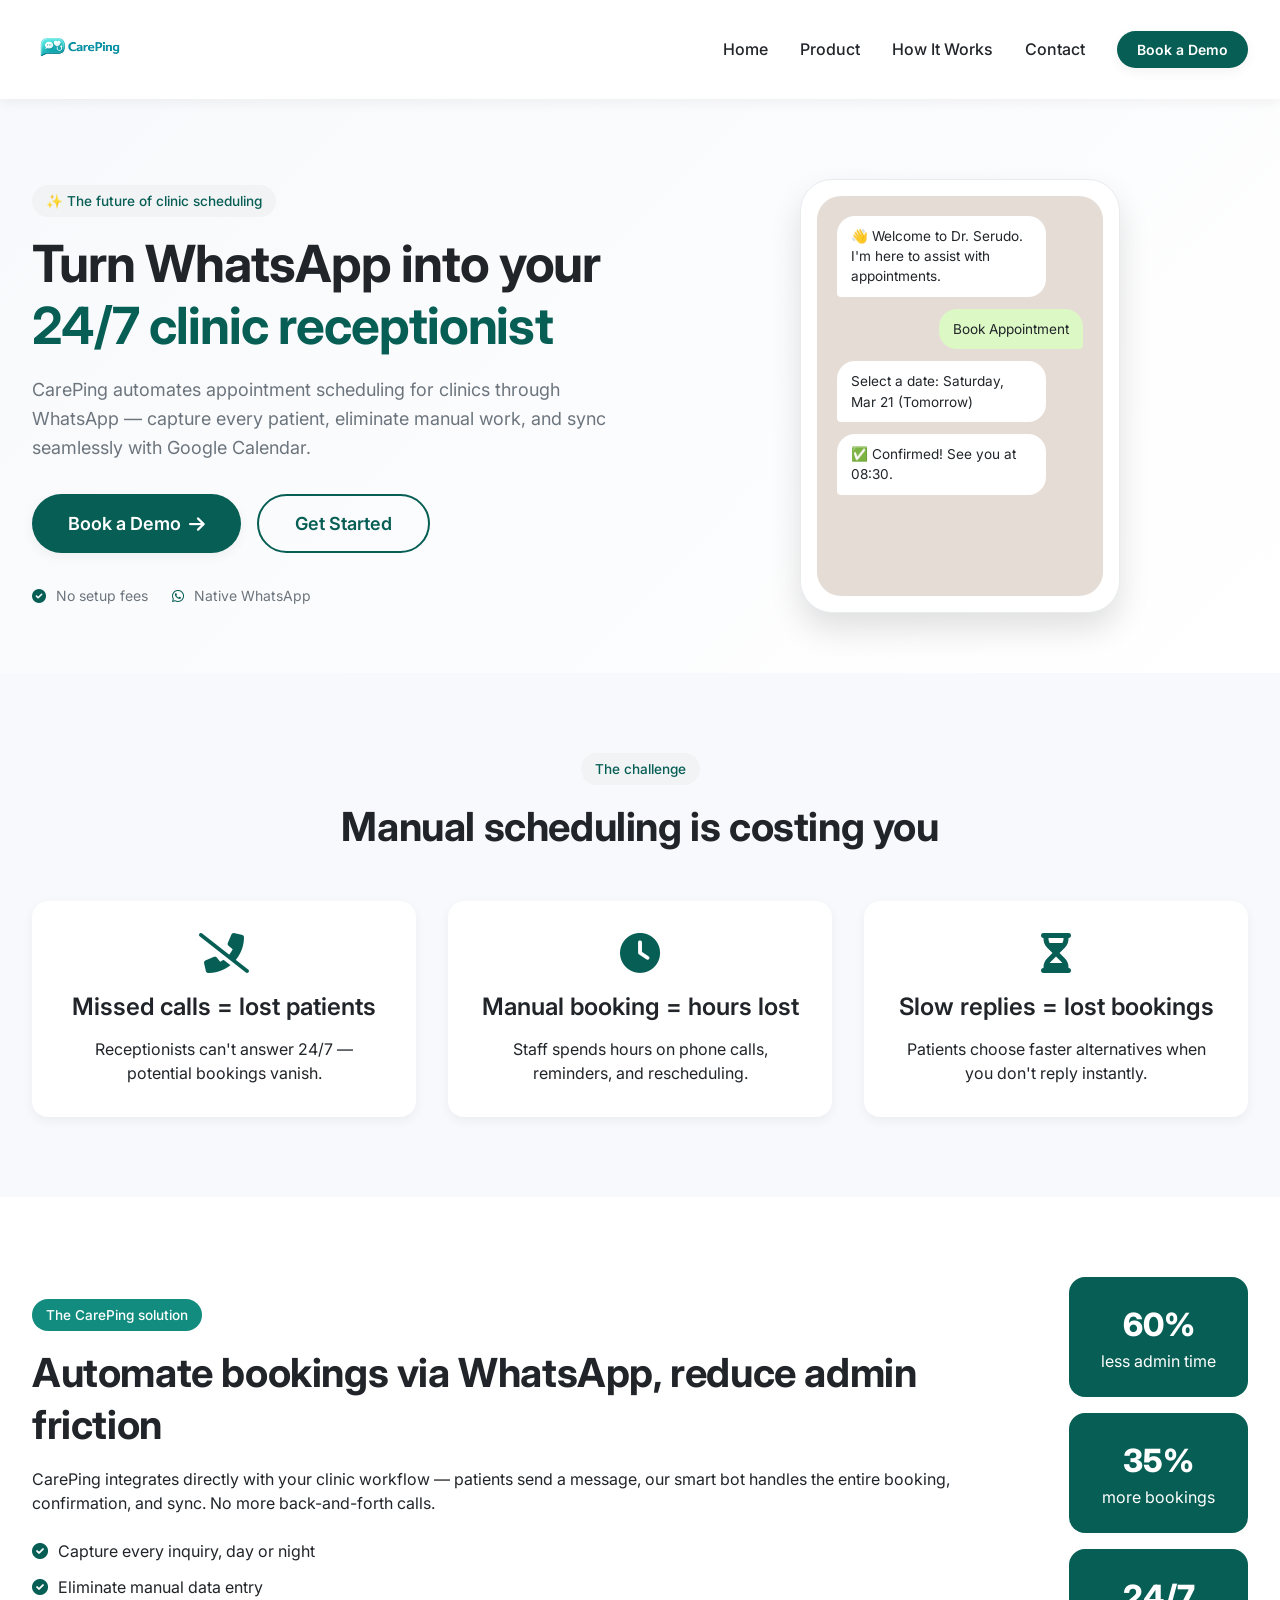
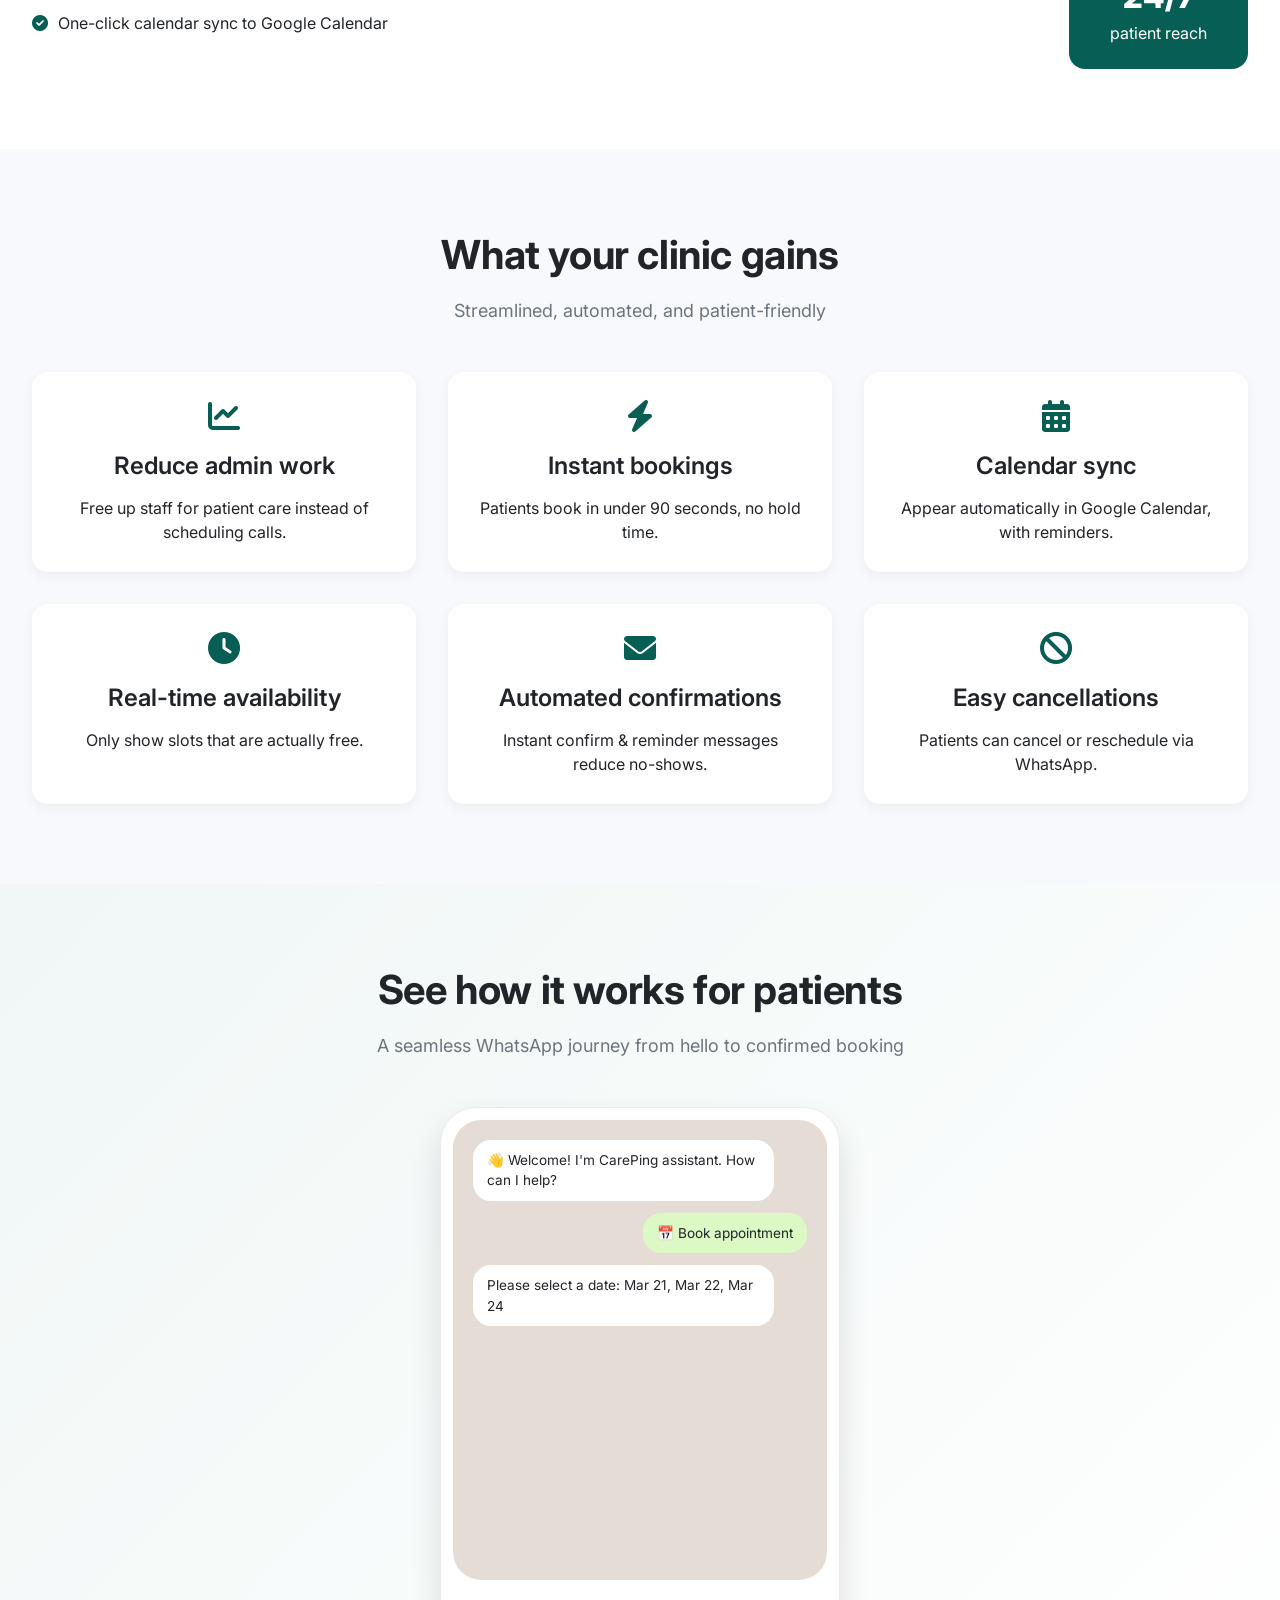
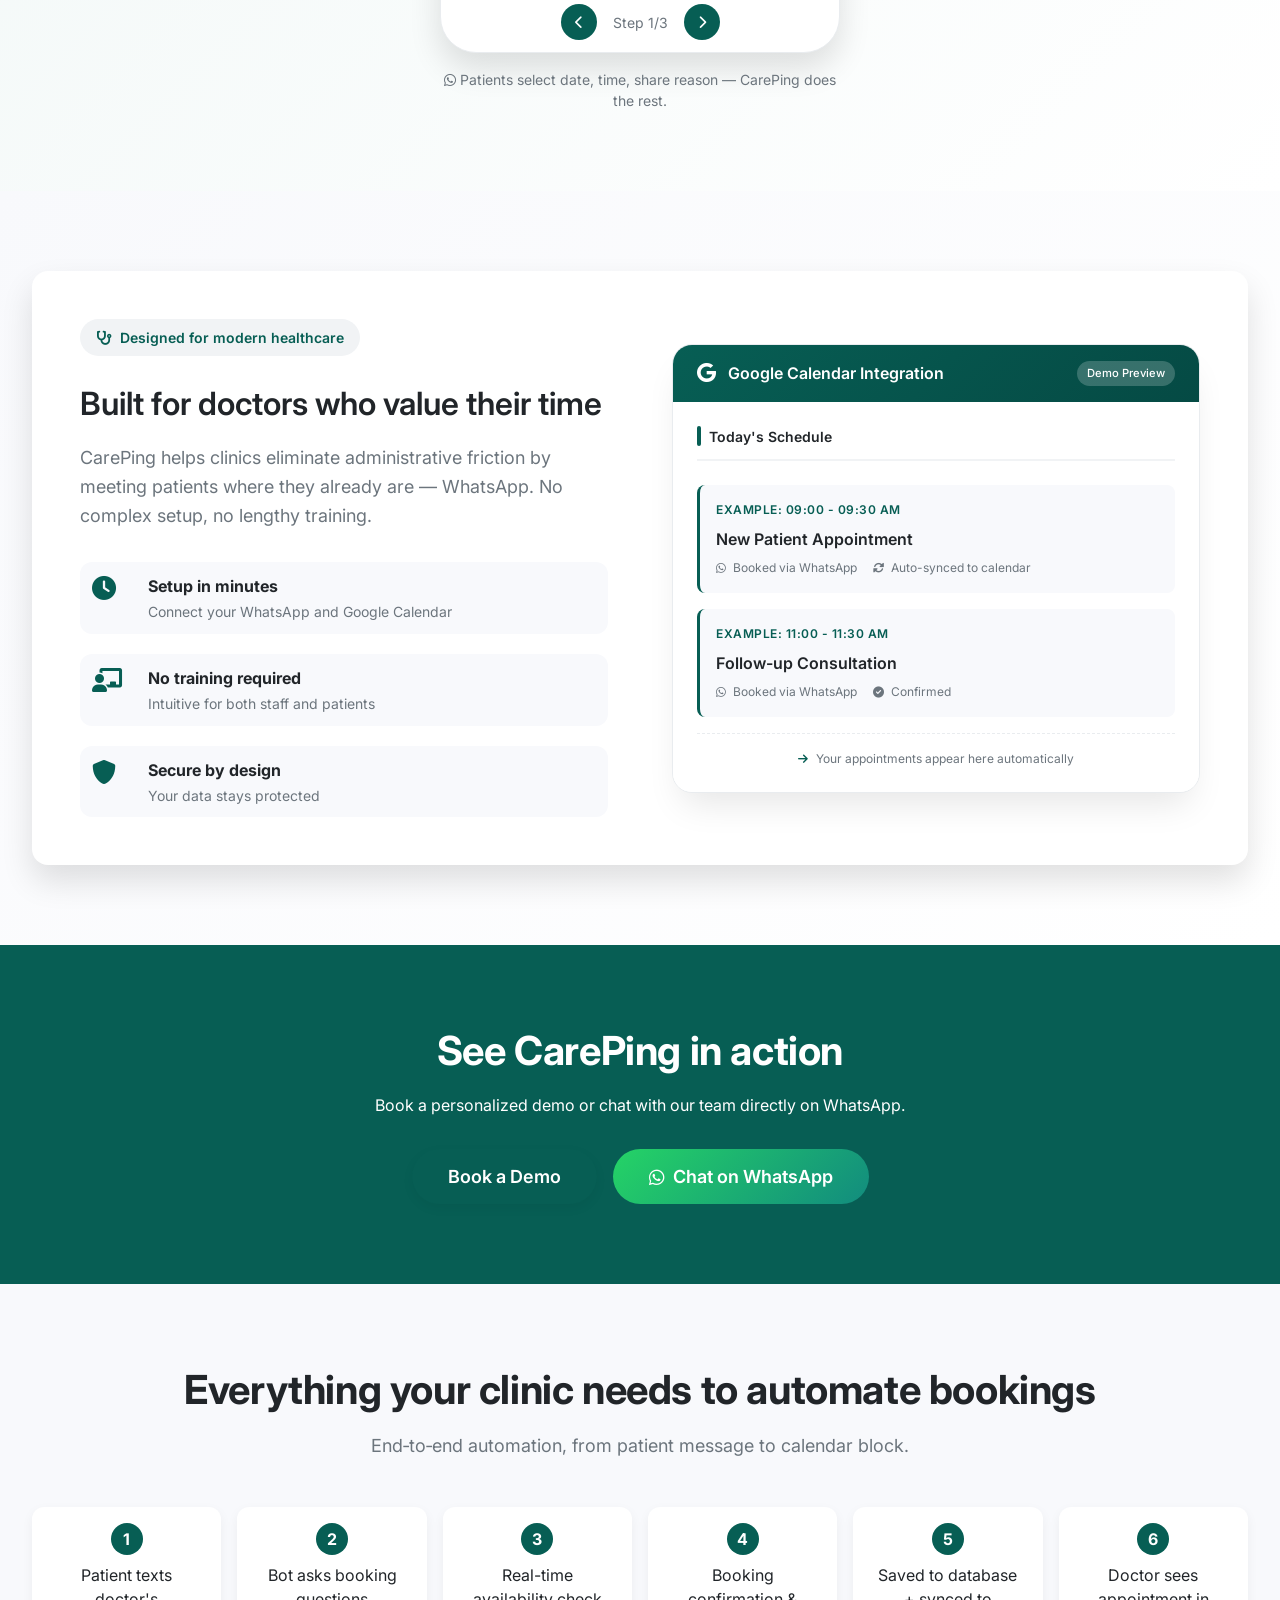
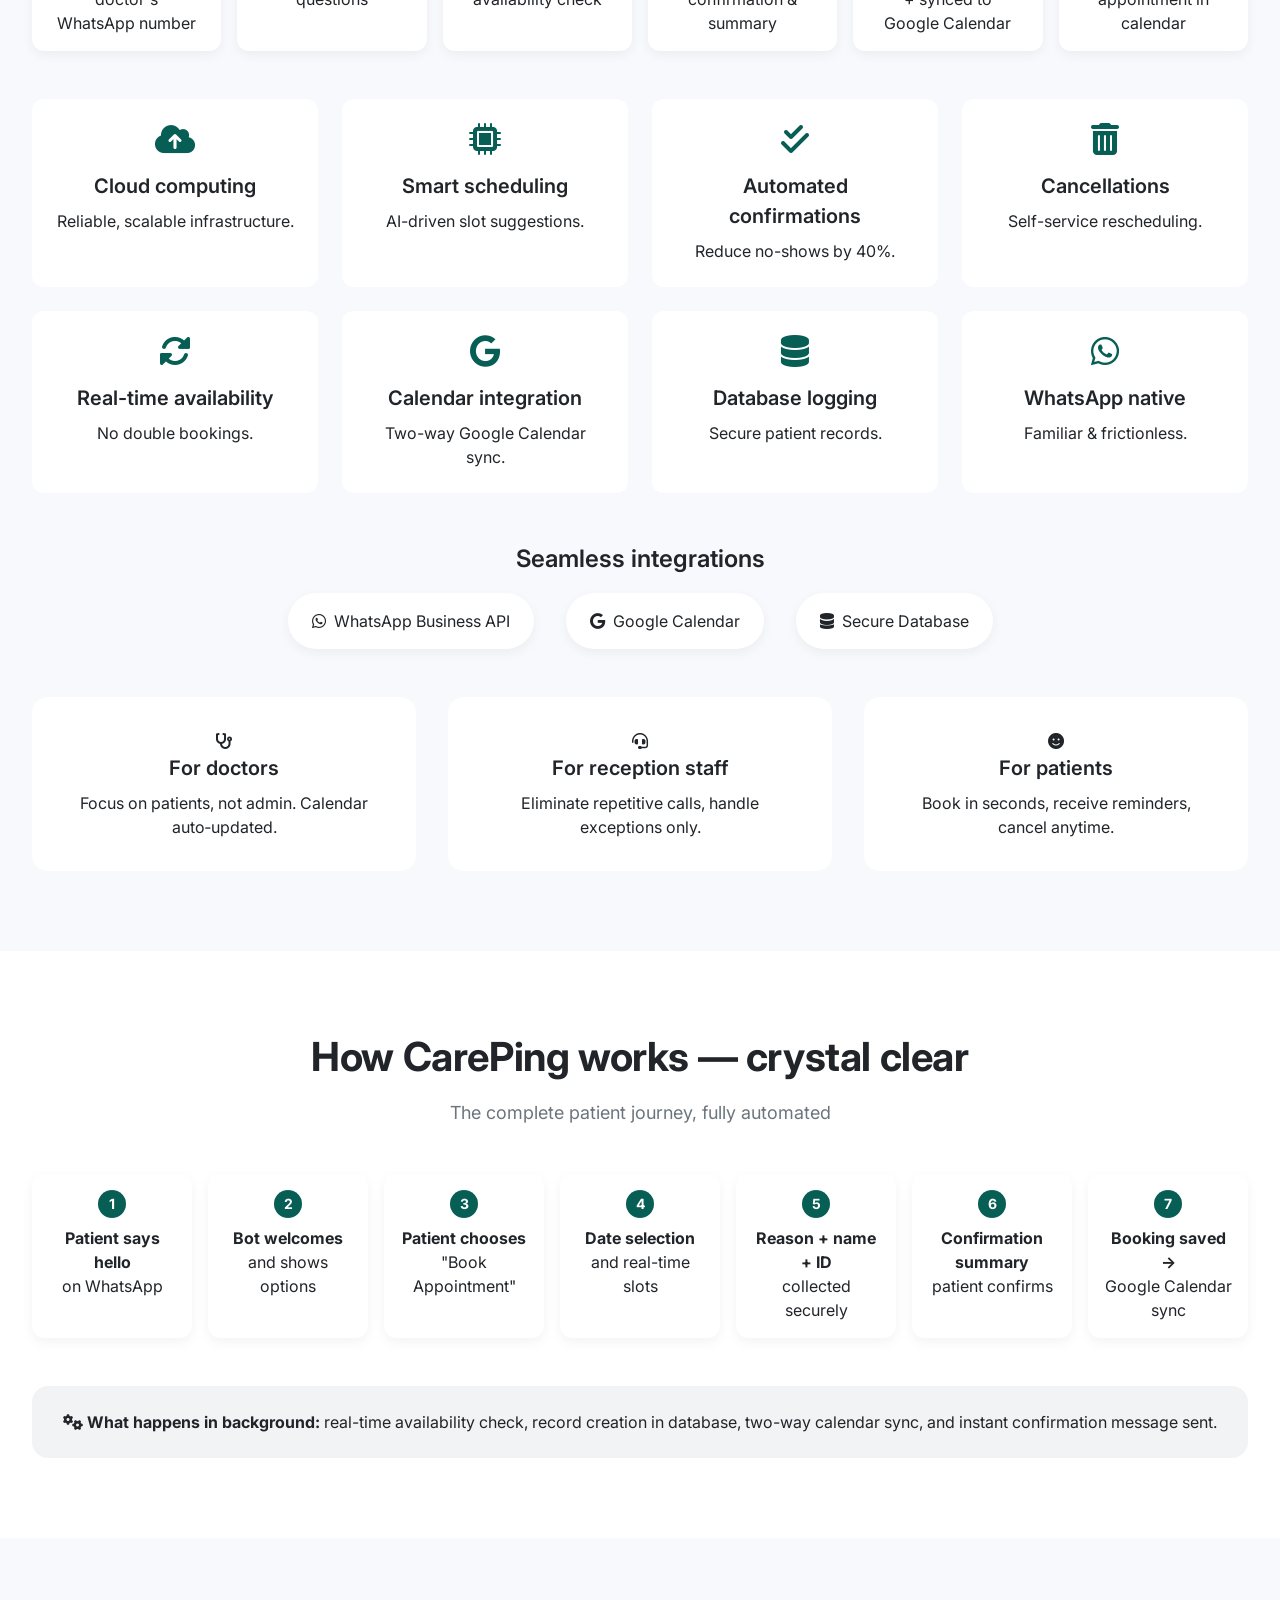
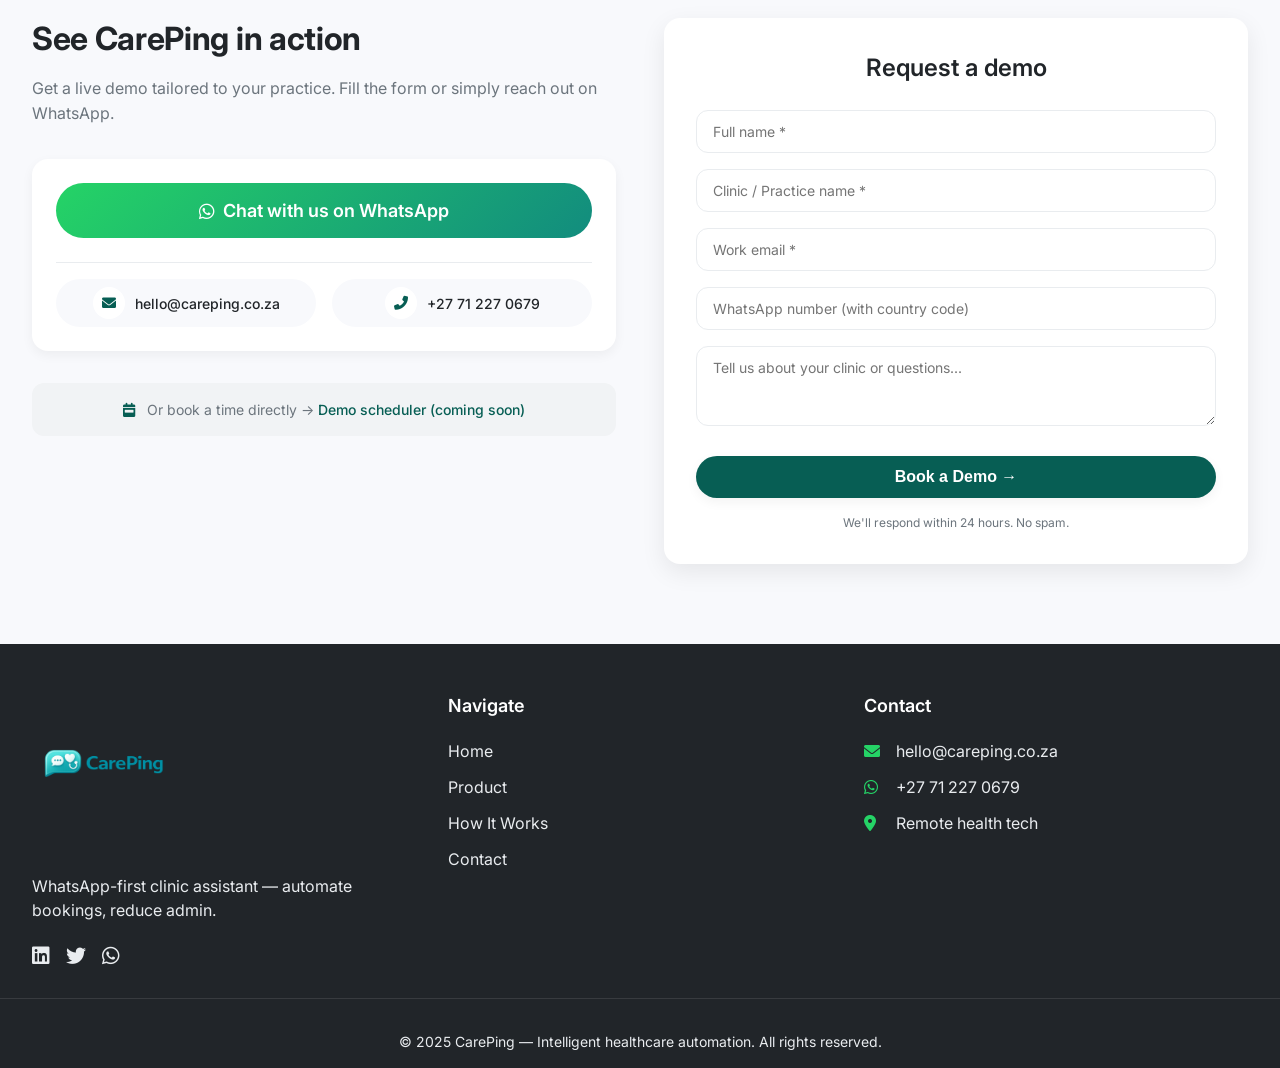
==== commit be86d137: "updates" ====
--- a/index.html
+++ b/index.html
@@ -5,6 +5,12 @@
   <meta charset="UTF-8">
   <meta name="viewport" content="width=device-width, initial-scale=1.0, viewport-fit=cover">
   <title>CarePing — WhatsApp Clinic Assistant | 24/7 Automated Booking</title>
+
+  <!-- Favicon -->
+  <link rel="icon" type="image/png" href="CarePingFavicon.png">
+  <link rel="shortcut icon" type="image/png" href="CarePingFavicon.png">
+  <link rel="apple-touch-icon" href="CarePingFavicon.png">
+
   <link
     href="https://fonts.googleapis.com/css2?family=Inter:opsz,wght@14..32,300;14..32,400;14..32,500;14..32,600;14..32,700;14..32,800&display=swap"
     rel="stylesheet">
@@ -13,21 +19,6 @@
 </head>
 
 <body>
-
-  <!-- <?php
-  if (isset($_GET['success']) && $_GET['success'] == 1) {
-      echo '<div class="notification success">
-              <i class="fas fa-check-circle"></i> 
-              ✅ Thank you! Your demo request has been sent. We\'ll contact you within 24 hours.
-            </div>';
-  }
-  if (isset($_GET['error']) && $_GET['error'] == 1) {
-      echo '<div class="notification error">
-              <i class="fas fa-exclamation-circle"></i> 
-              ❌ Something went wrong. Please try again or contact us on WhatsApp.
-            </div>';
-  }
-  ?> -->
 
 <header class="site-header">
   <div class="container header-container">
@@ -363,7 +354,7 @@
           <div class="integration-icons">
             <div class="integration"><i class="fab fa-whatsapp"></i> WhatsApp Business API</div>
             <div class="integration"><i class="fab fa-google"></i> Google Calendar</div>
-            <div class="integration"><i class="fas fa-database"></i> Secure Database (AES-256)</div>
+            <div class="integration"><i class="fas fa-database"></i> Secure Database</div>
           </div>
         </div>
 
@@ -434,7 +425,7 @@
         <div class="contact-details-row">
           <div class="contact-detail-item">
             <i class="fas fa-envelope"></i>
-            <span>hello@careping.com</span>
+            <span>hello@careping.co.za</span>
           </div>
           <div class="contact-detail-item">
             <i class="fas fa-phone-alt"></i>
@@ -449,15 +440,15 @@
     </div>
 
     <div class="contact-form-card">
-      <form action="send-email.php" method="POST" id="demoForm">
+      <form action="https://formspree.io/f/mkoqdwqy" method="POST">
         <h3>Request a demo</h3>
 
         <div class="form-group">
-          <input type="text" name="full_name" placeholder="Full name *" required>
+          <input type="text" name="name" placeholder="Full name *" required>
         </div>
 
         <div class="form-group">
-          <input type="text" name="clinic_name" placeholder="Clinic / Practice name *" required>
+          <input type="text" name="clinic" placeholder="Clinic / Practice name *" required>
         </div>
 
         <div class="form-group">
@@ -473,7 +464,10 @@
         </div>
 
         <button type="submit" class="btn btn-primary btn-block">Book a Demo →</button>
-        <p class="form-note">We'll respond within 24 hours.</p>
+        <p class="form-note">We'll respond within 24 hours. No spam.</p>
+
+        <input type="hidden" name="_redirect" value="thank-you.html">
+        <input type="text" name="_gotcha" style="display:none">
       </form>
     </div>
   </div>
@@ -500,7 +494,7 @@
     </div>
     <div class="footer-contact">
       <h4>Contact</h4>
-      <p><i class="fas fa-envelope"></i> hello@careping.com</p>
+      <p><i class="fas fa-envelope"></i> hello@careping.co.za</p>
       <p><i class="fab fa-whatsapp"></i> +27 71 227 0679</p>
       <p><i class="fas fa-map-marker-alt"></i> Remote health tech</p>
     </div>
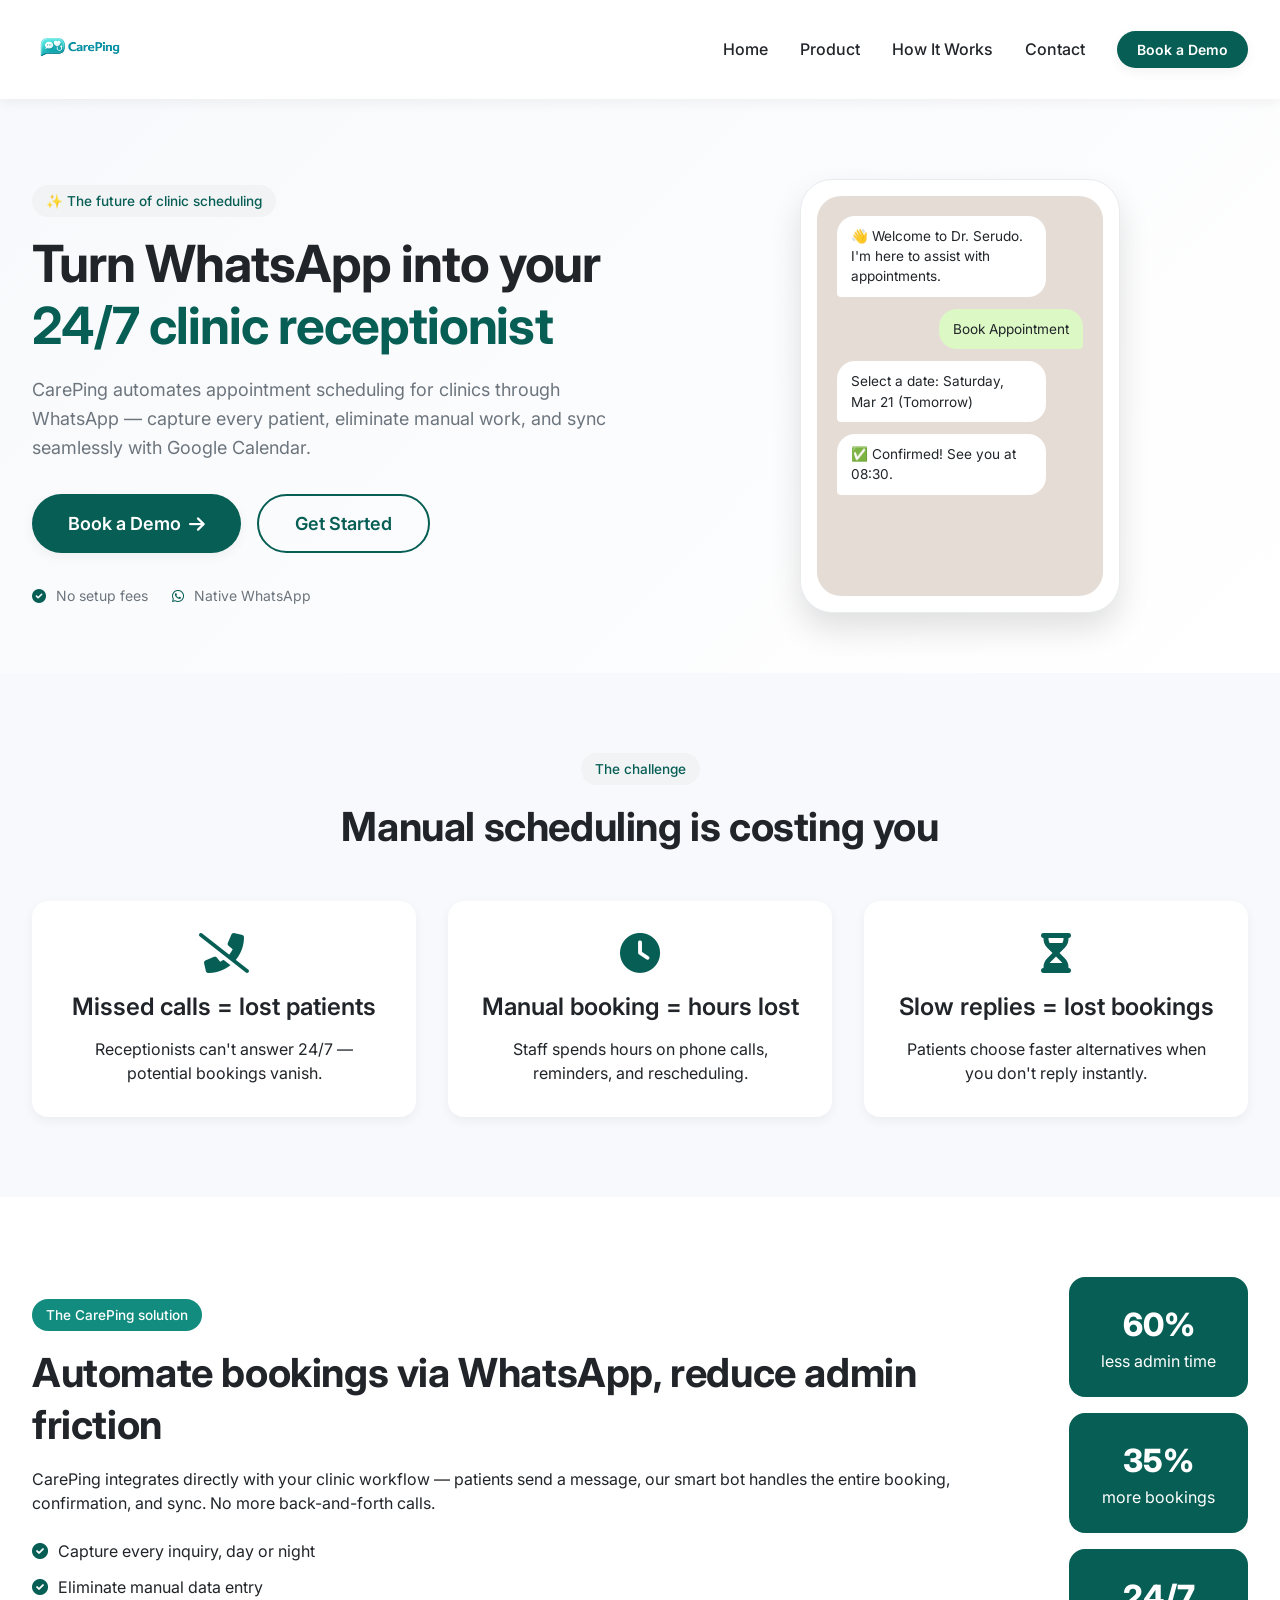
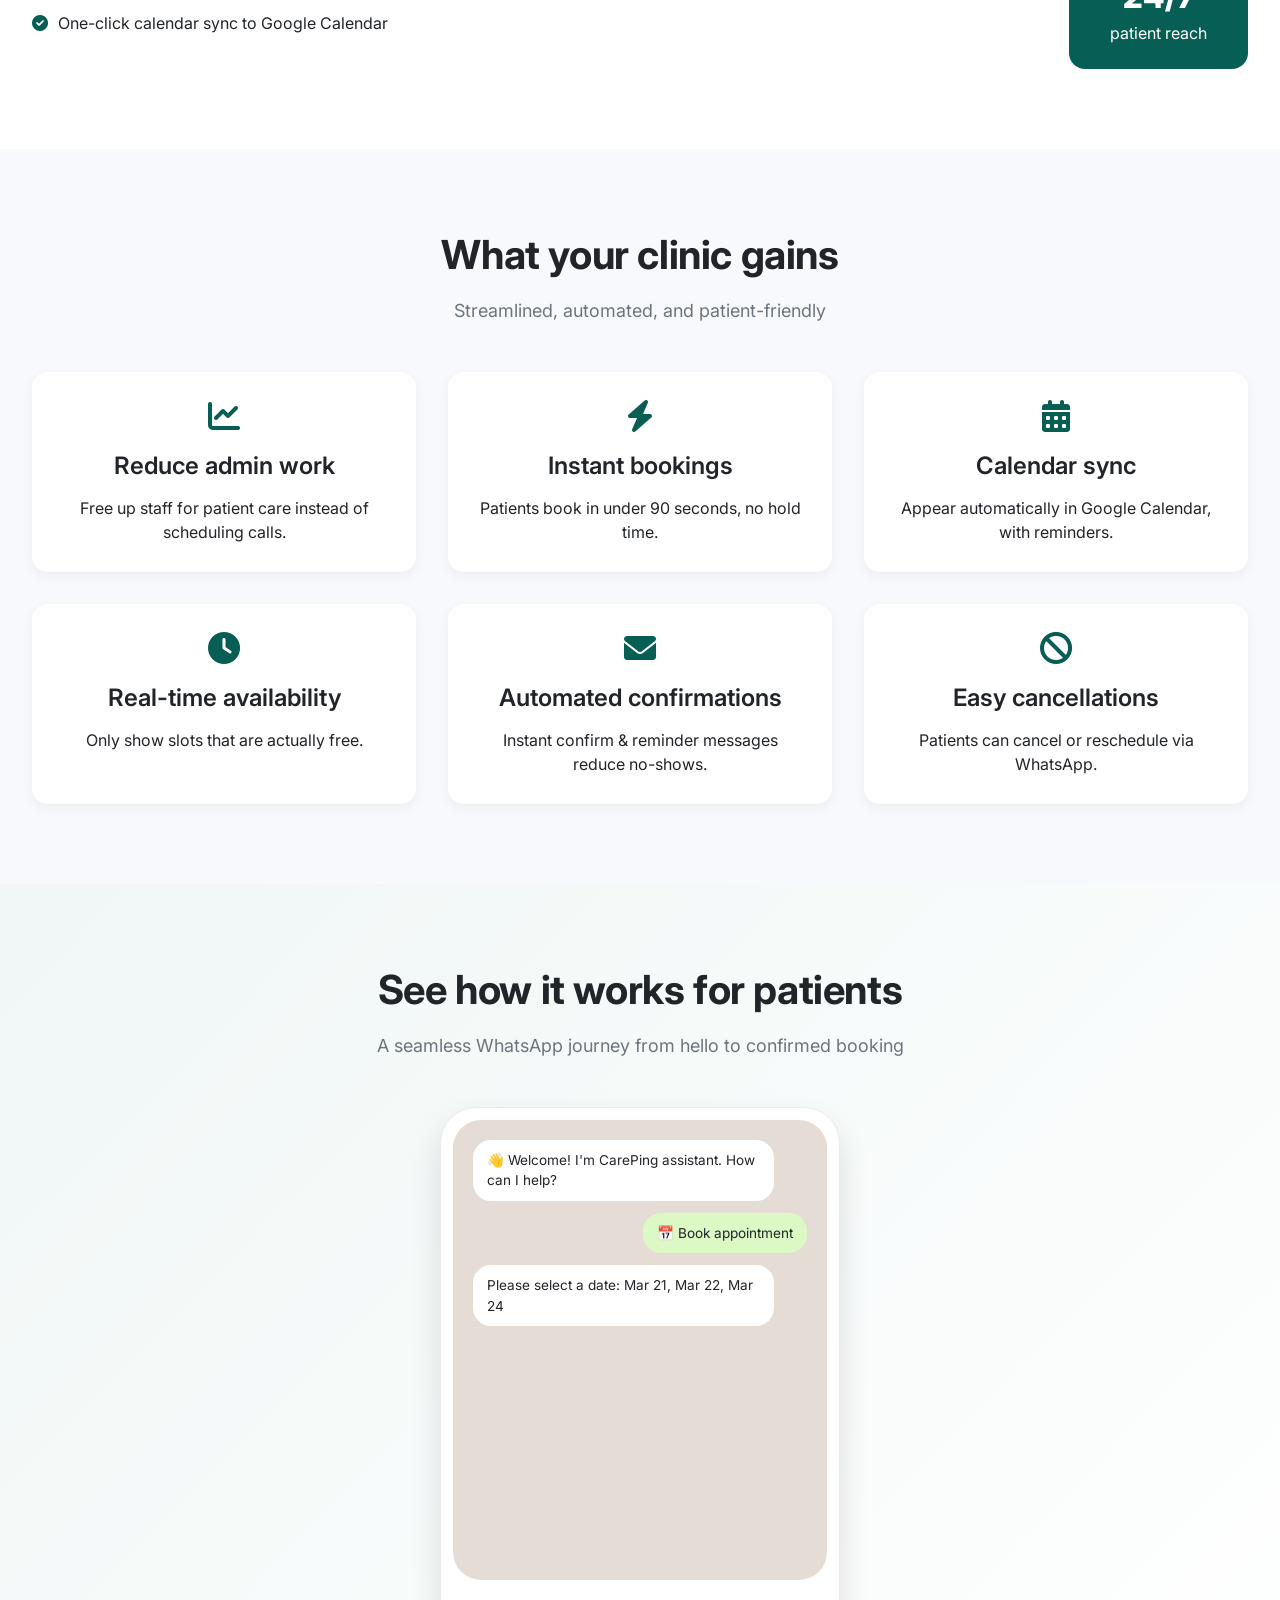
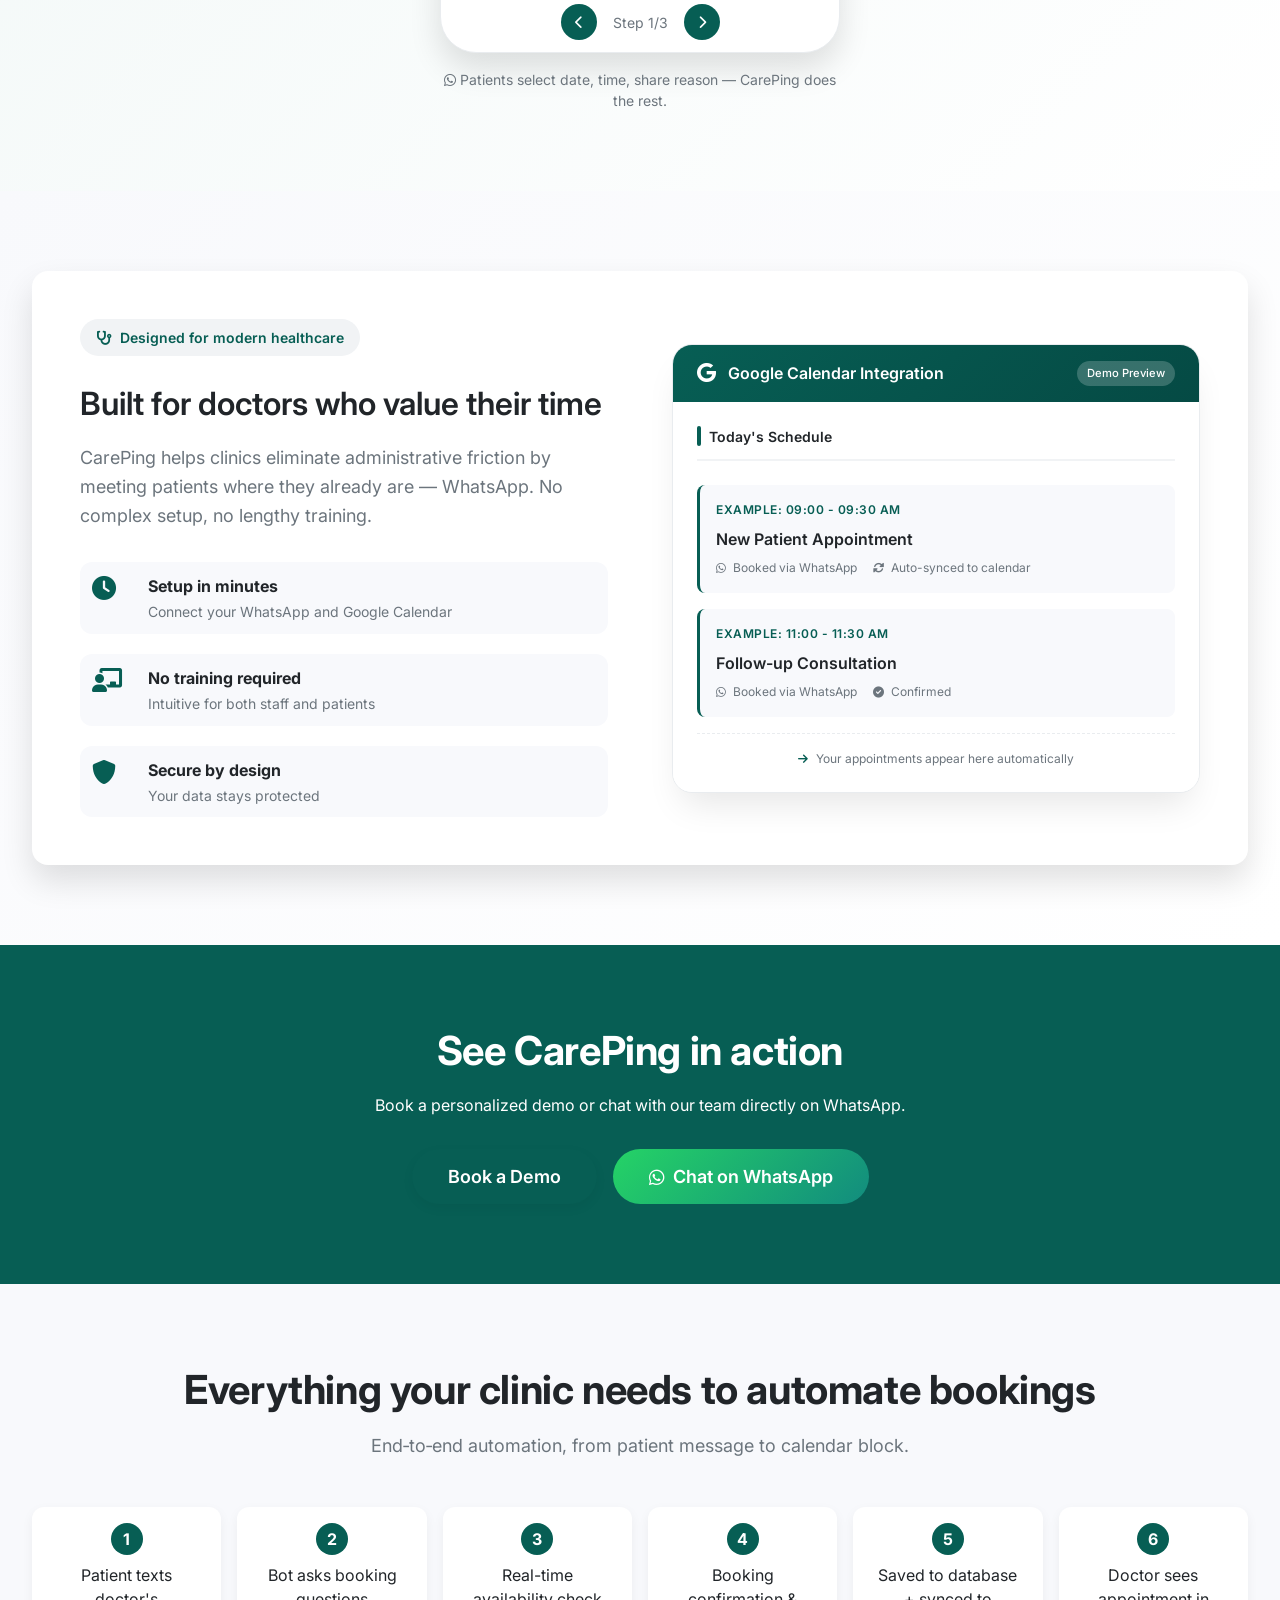
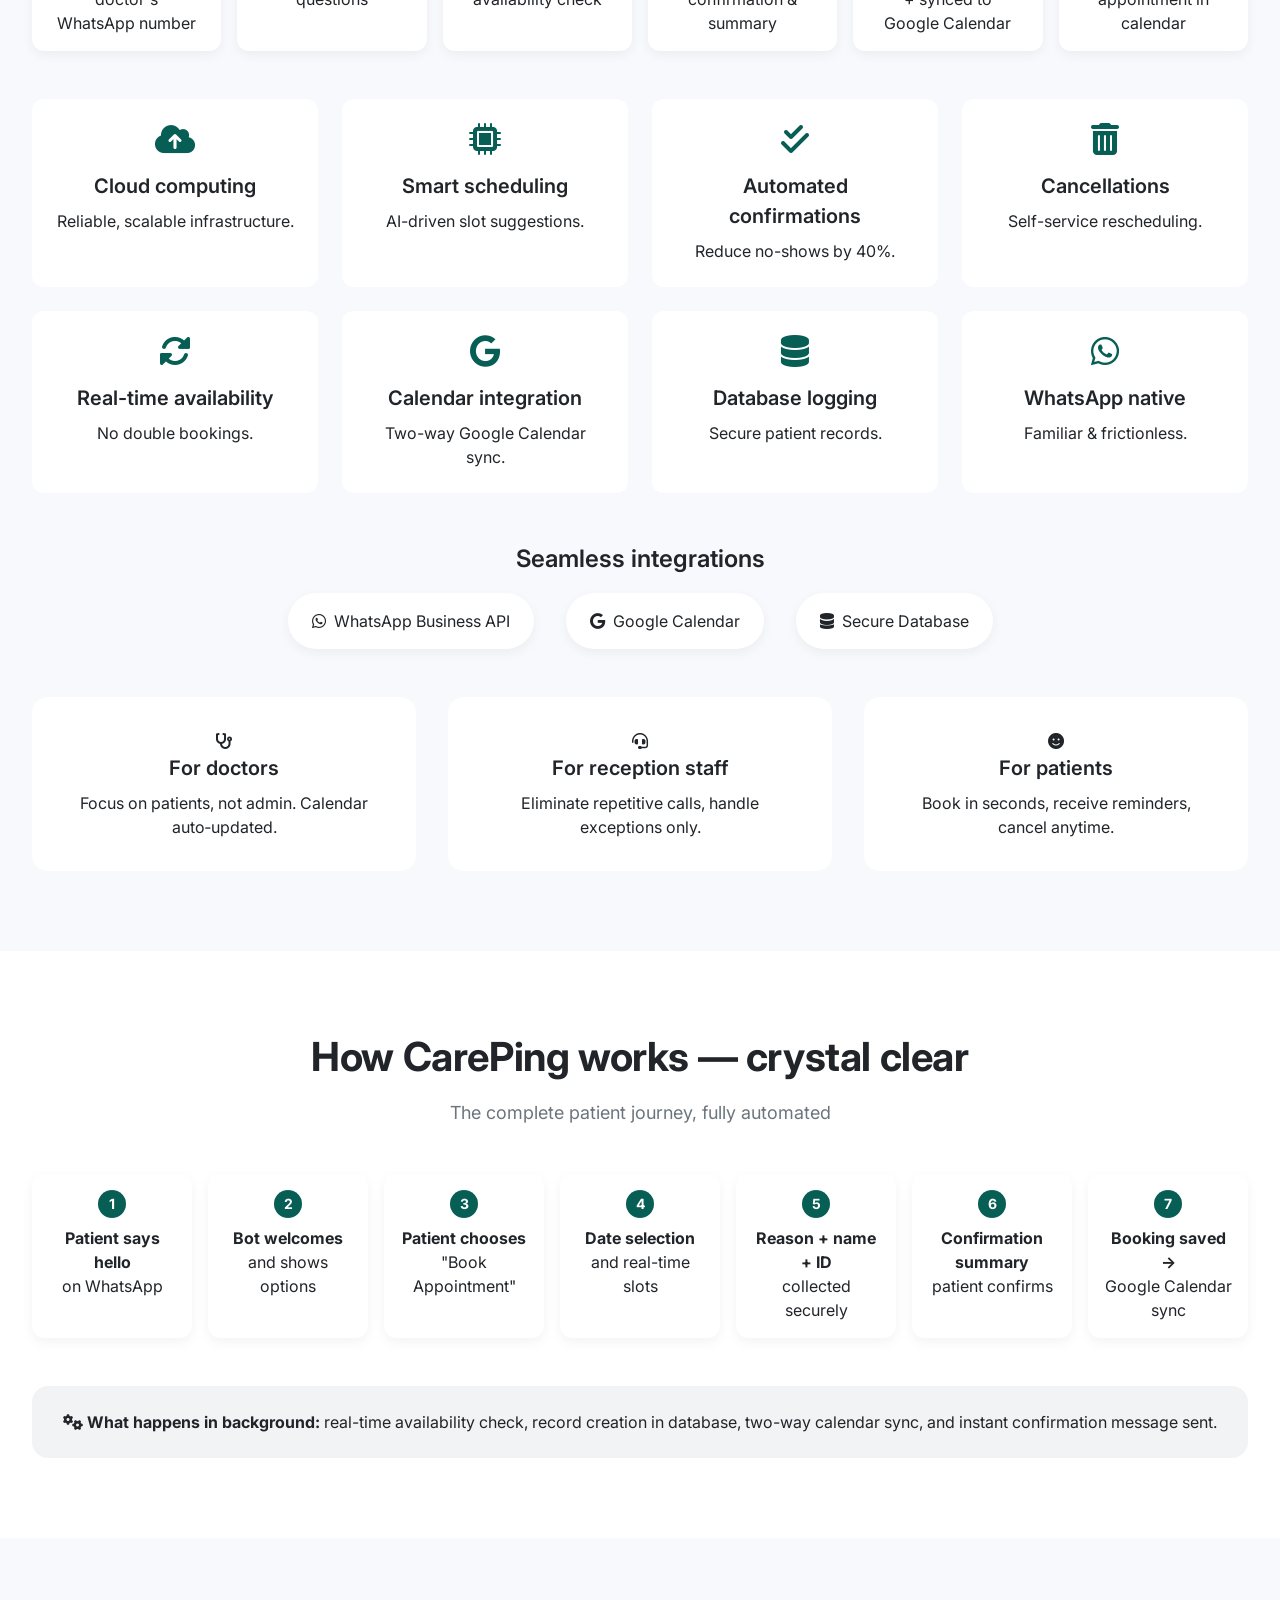
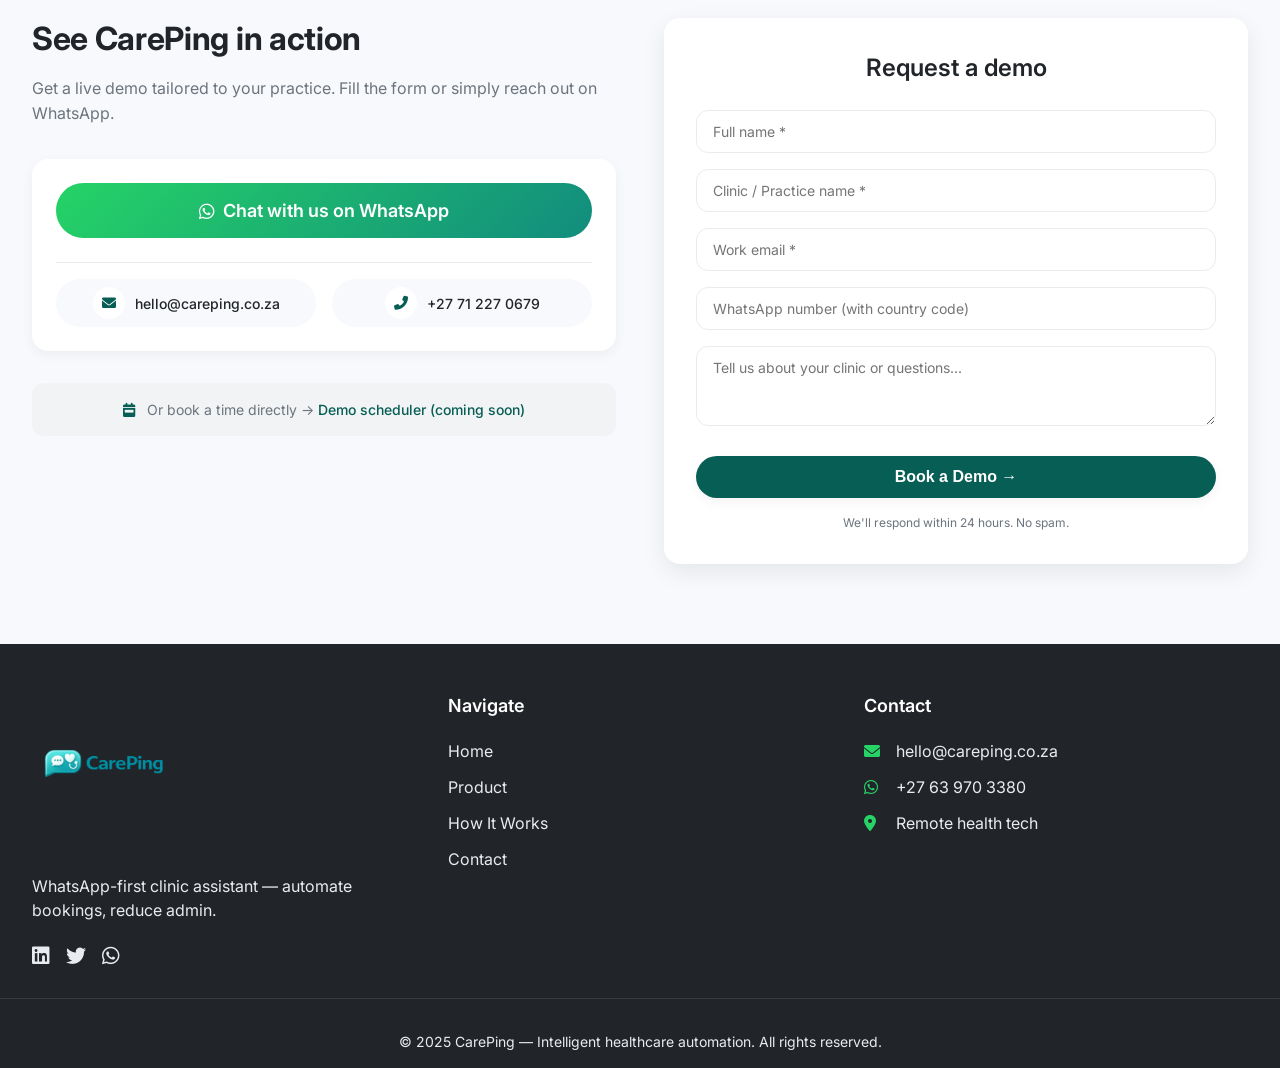
==== commit d2bf20d5: "Number Changed" ====
--- a/index.html
+++ b/index.html
@@ -6,7 +6,6 @@
   <meta name="viewport" content="width=device-width, initial-scale=1.0, viewport-fit=cover">
   <title>CarePing — WhatsApp Clinic Assistant | 24/7 Automated Booking</title>
 
-  <!-- Favicon -->
   <link rel="icon" type="image/png" href="CarePingFavicon.png">
   <link rel="shortcut icon" type="image/png" href="CarePingFavicon.png">
   <link rel="apple-touch-icon" href="CarePingFavicon.png">
@@ -22,7 +21,6 @@
 
 <header class="site-header">
   <div class="container header-container">
-    <!-- Simple logo without any text -->
     <div class="logo-area">
       <img src="CarePingLogoTwo.png" alt="CarePing" style="width: 100px; height: auto;">
     </div>
@@ -495,7 +493,7 @@
     <div class="footer-contact">
       <h4>Contact</h4>
       <p><i class="fas fa-envelope"></i> hello@careping.co.za</p>
-      <p><i class="fab fa-whatsapp"></i> +27 71 227 0679</p>
+      <p><i class="fab fa-whatsapp"></i> +27 63 970 3380</p>
       <p><i class="fas fa-map-marker-alt"></i> Remote health tech</p>
     </div>
   </div>
--- a/style.css
+++ b/style.css
@@ -1747,7 +1747,6 @@
   }
 }
 
-/* Auto-hide notification after 5 seconds */
 .notification {
   animation: slideInRight 0.3s ease-out, fadeOut 0.5s ease-out 4.5s forwards;
 }
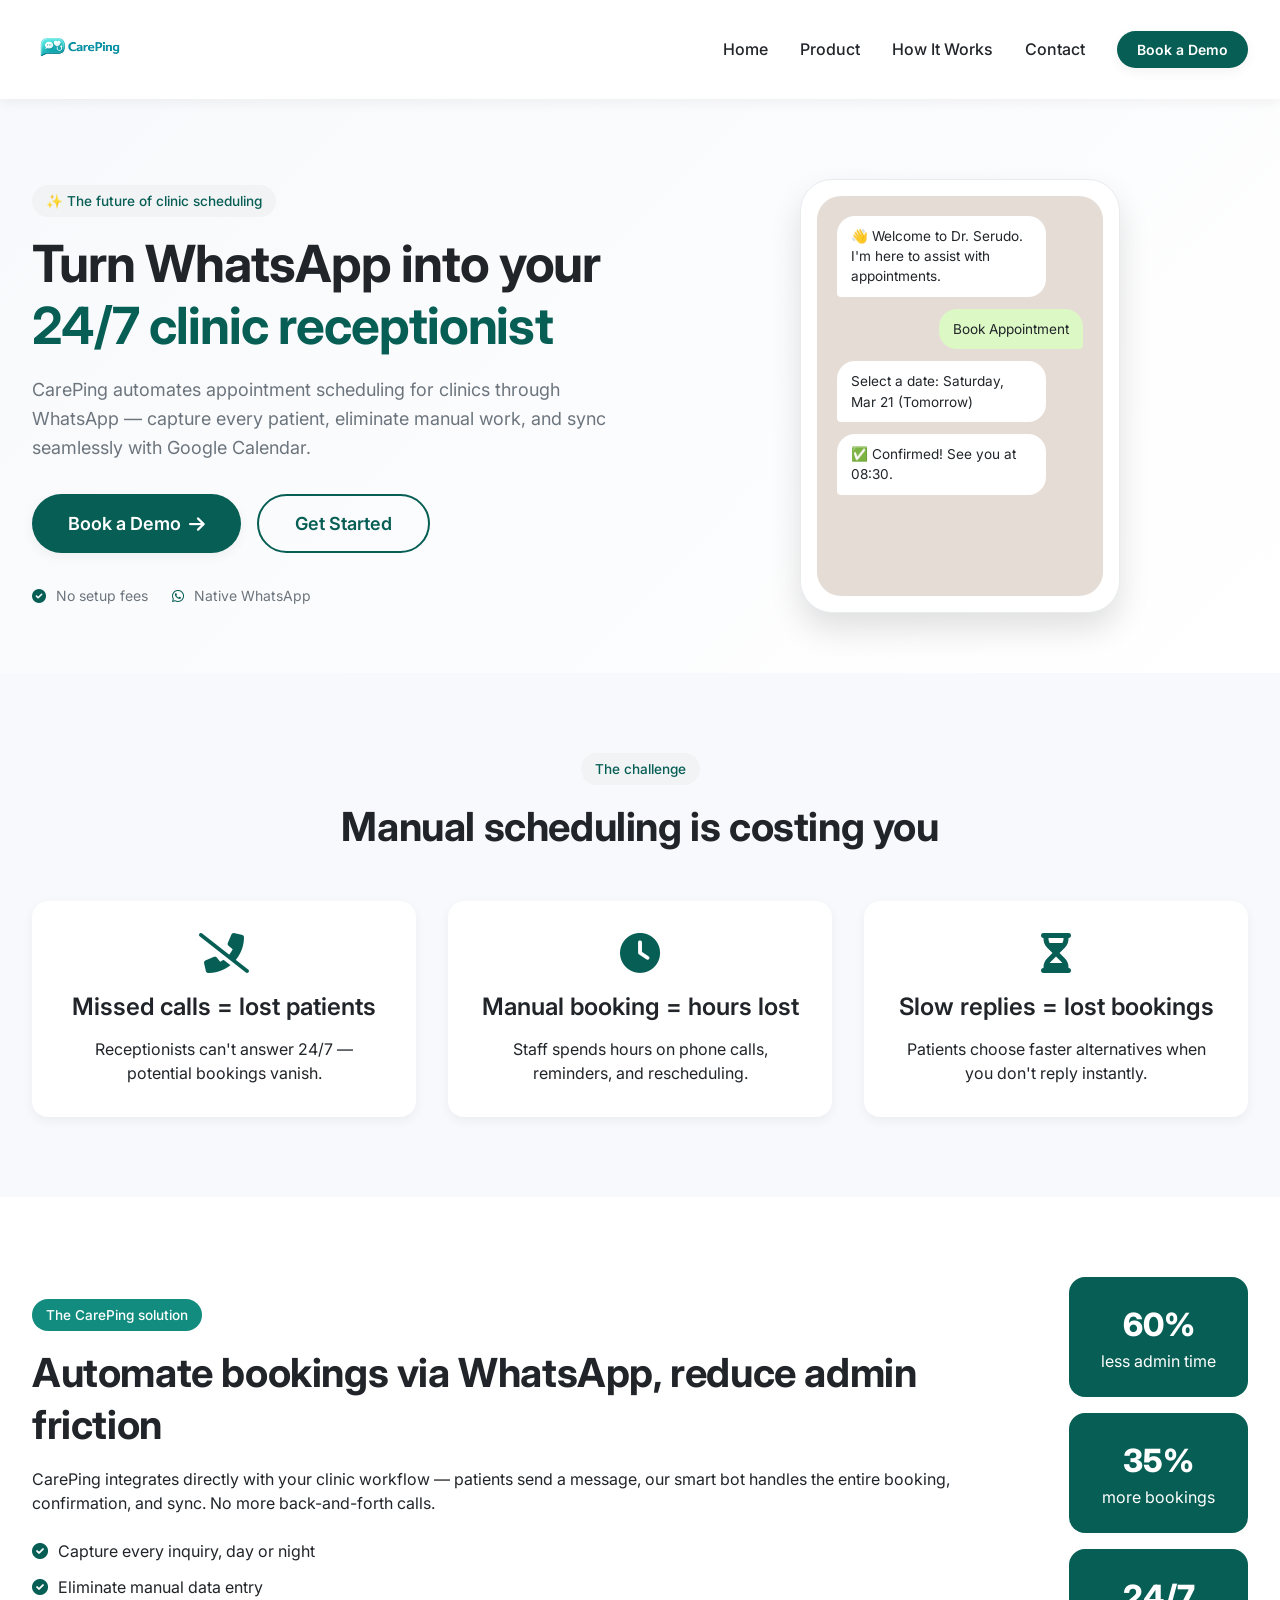
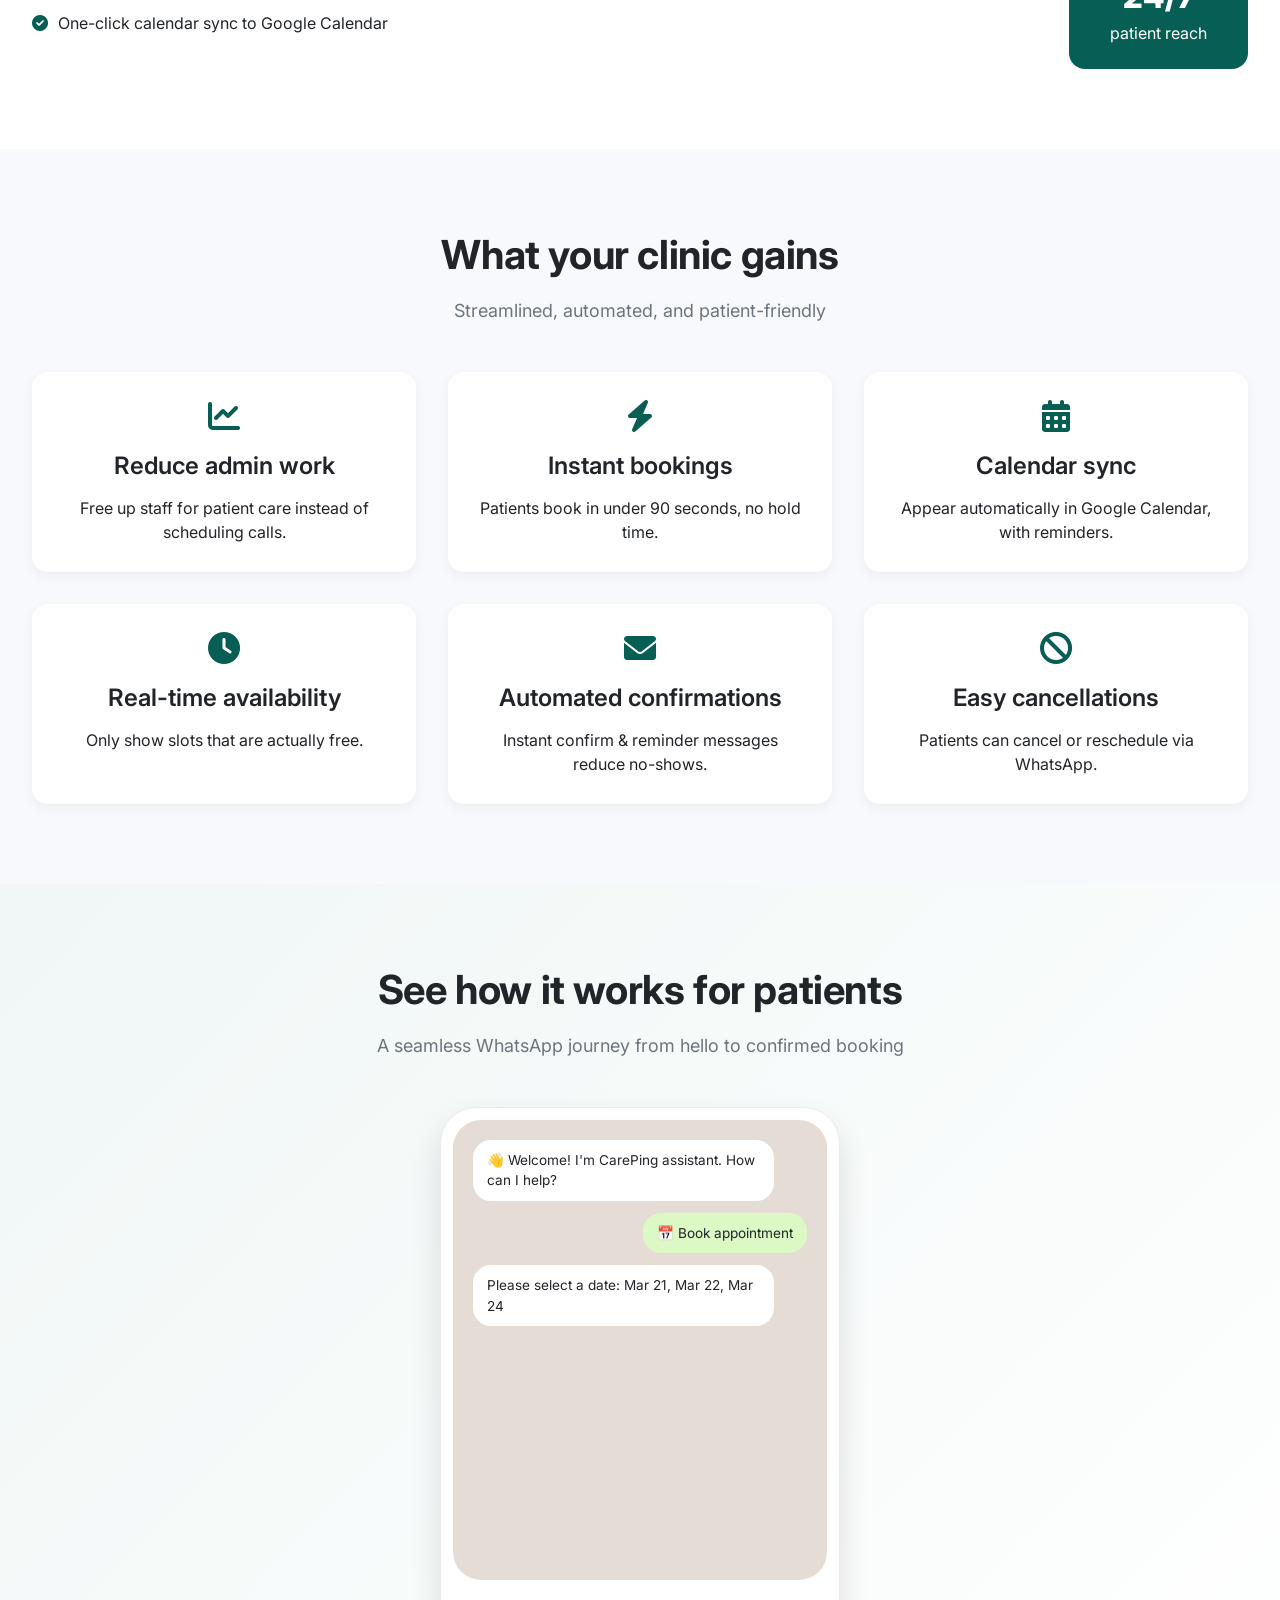
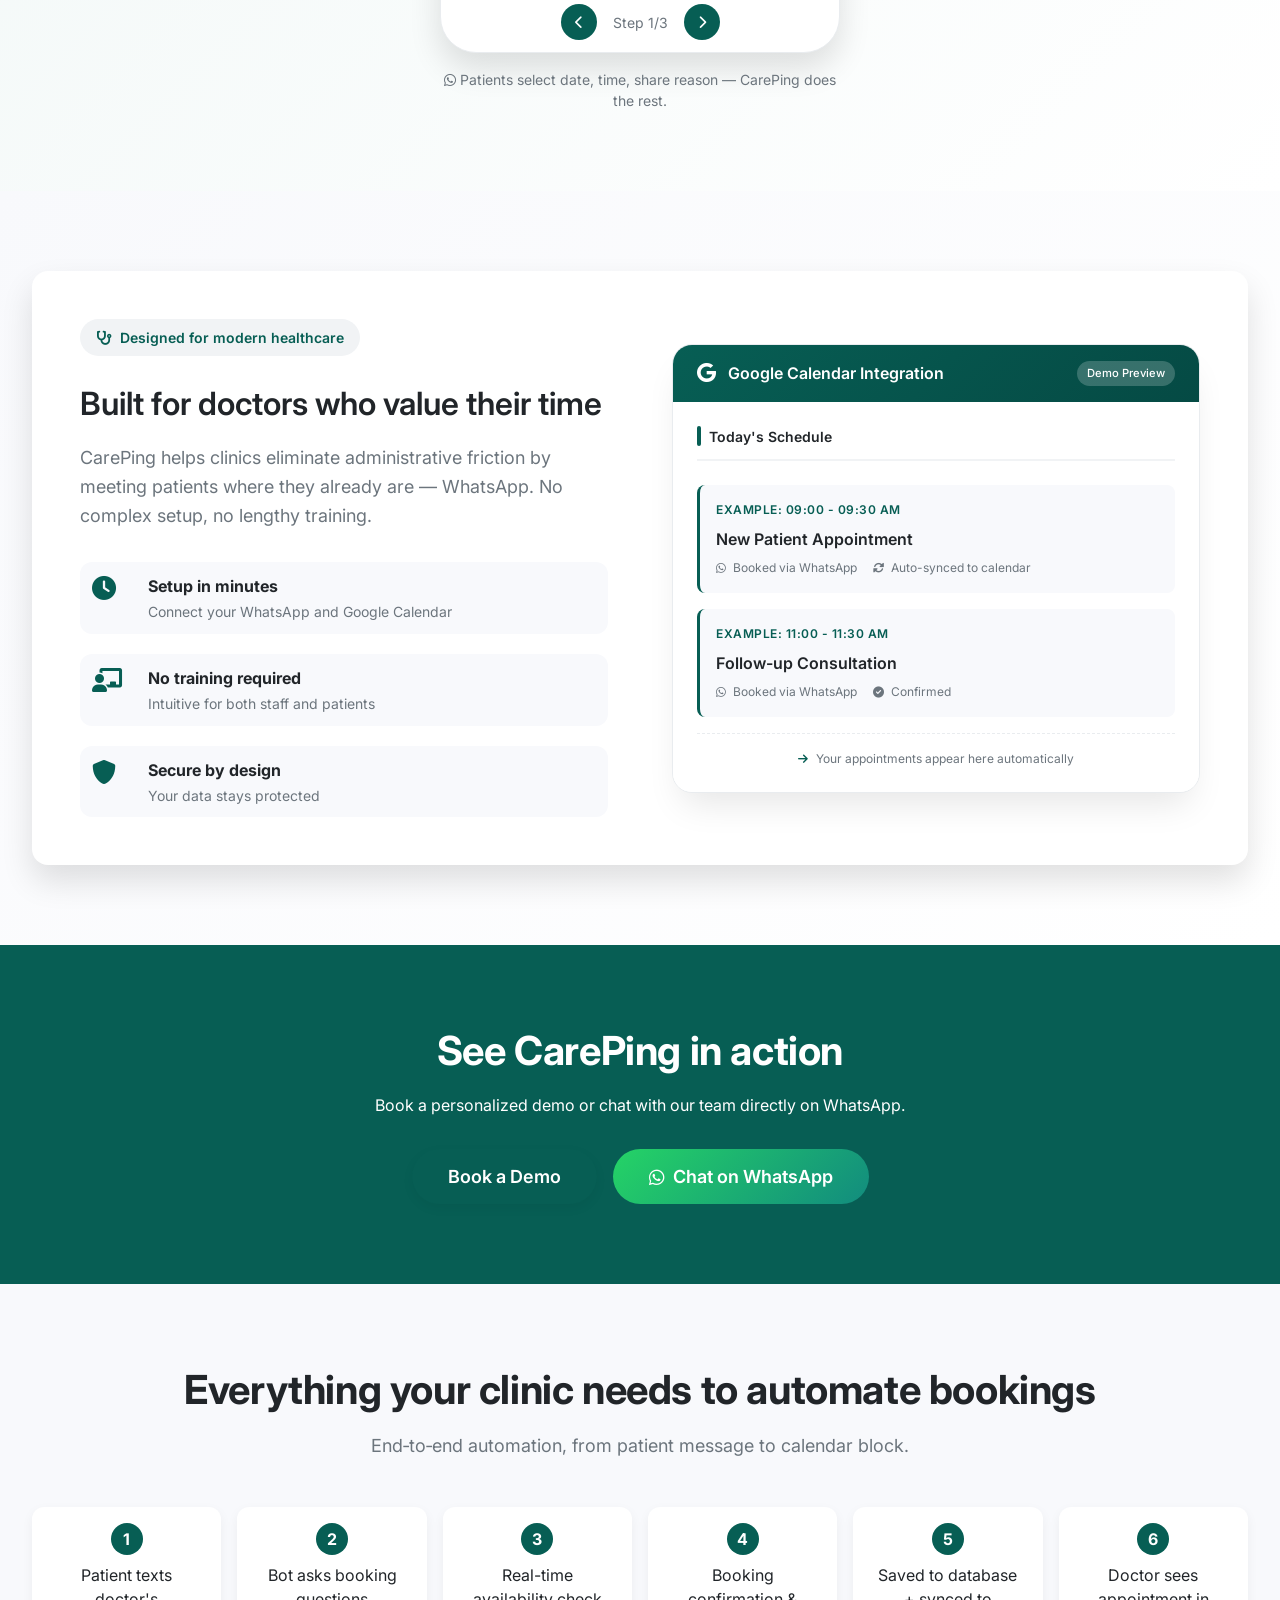
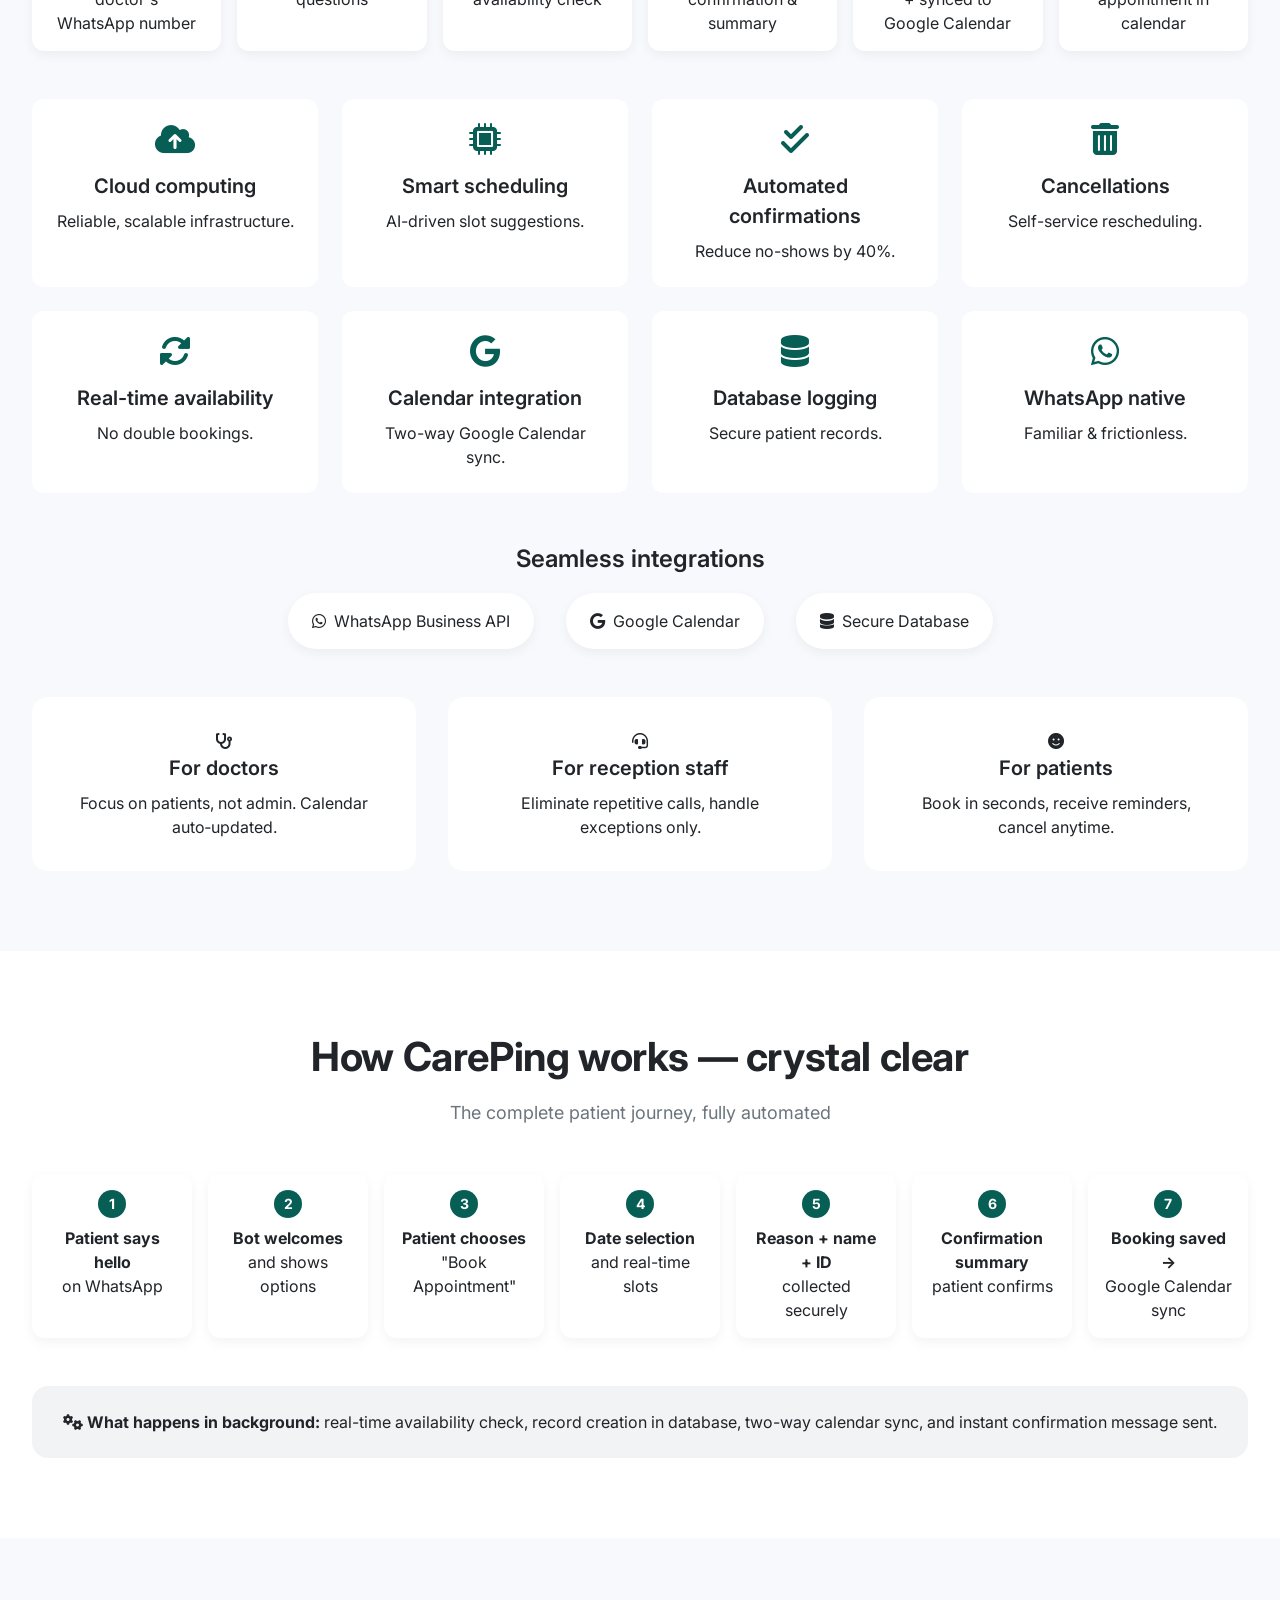
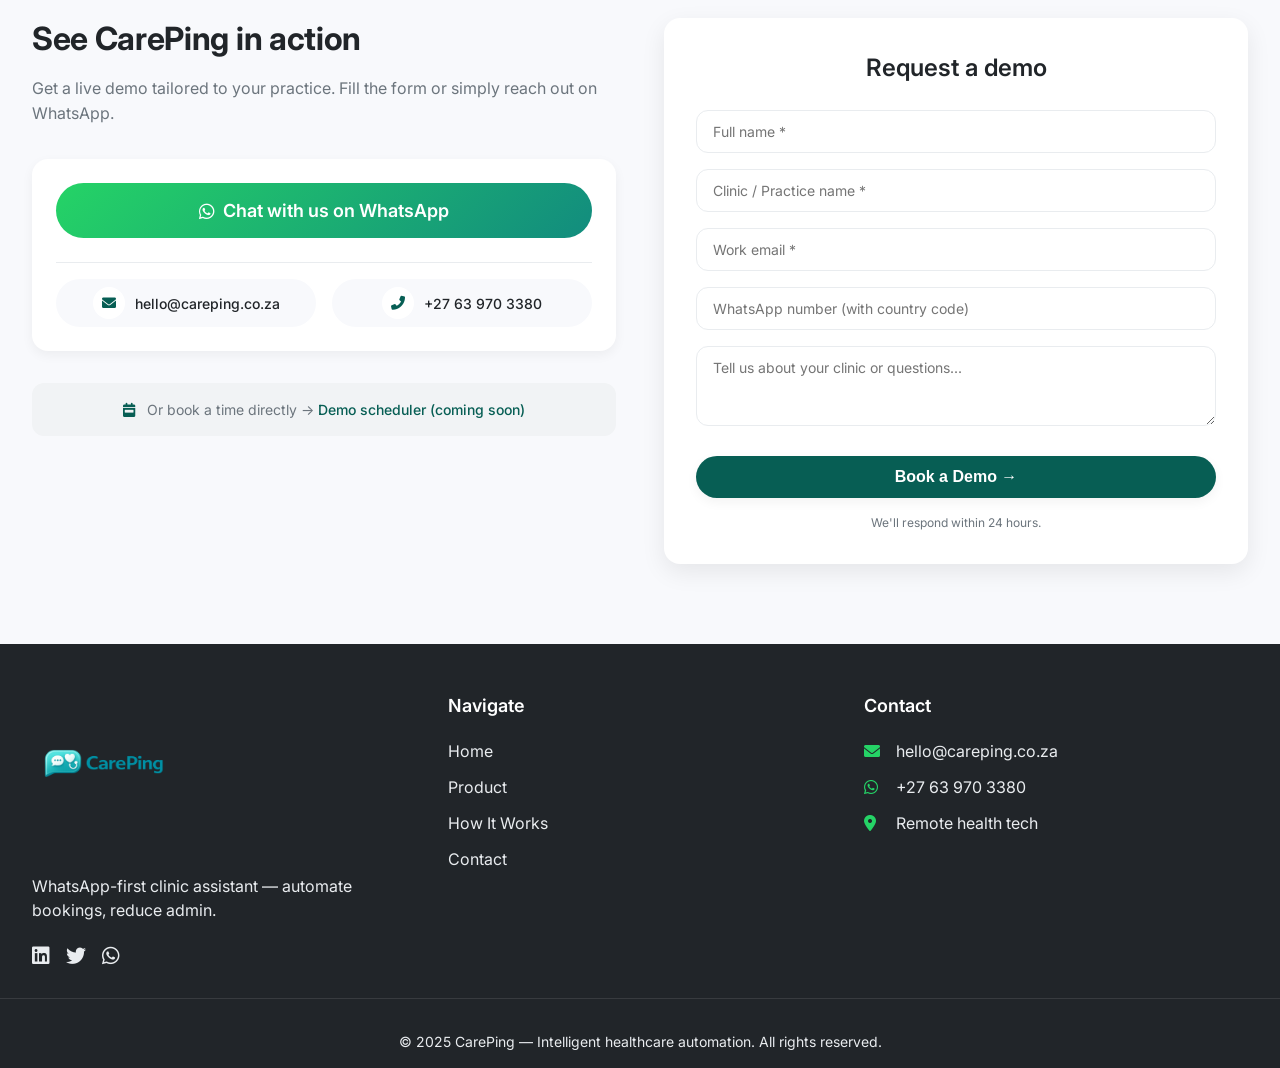
==== commit abd5be8d: "Phone number fix" ====
--- a/index.html
+++ b/index.html
@@ -427,7 +427,7 @@
           </div>
           <div class="contact-detail-item">
             <i class="fas fa-phone-alt"></i>
-            <span>+27 71 227 0679</span>
+            <span>+27 63 970 3380</span>
           </div>
         </div>
       </div>
@@ -462,7 +462,7 @@
         </div>
 
         <button type="submit" class="btn btn-primary btn-block">Book a Demo →</button>
-        <p class="form-note">We'll respond within 24 hours. No spam.</p>
+        <p class="form-note">We'll respond within 24 hours. </p>
 
         <input type="hidden" name="_redirect" value="thank-you.html">
         <input type="text" name="_gotcha" style="display:none">
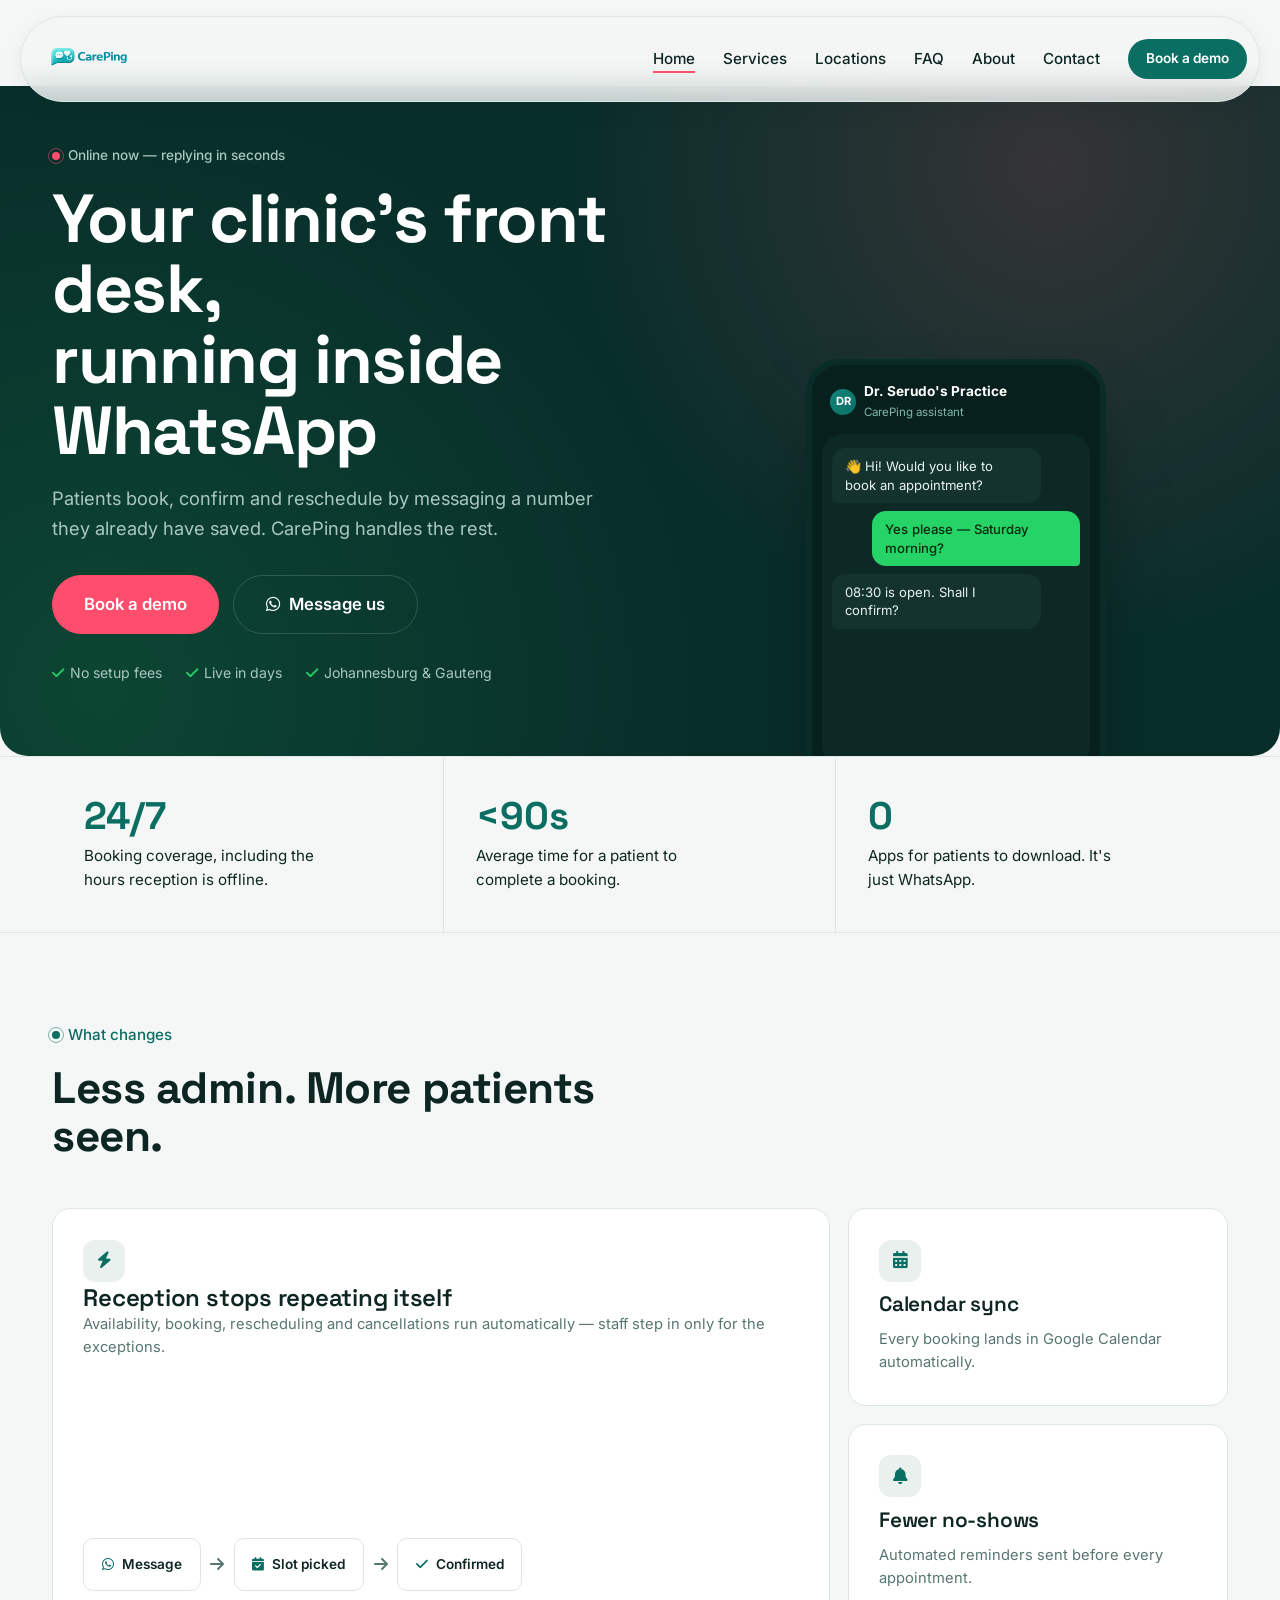
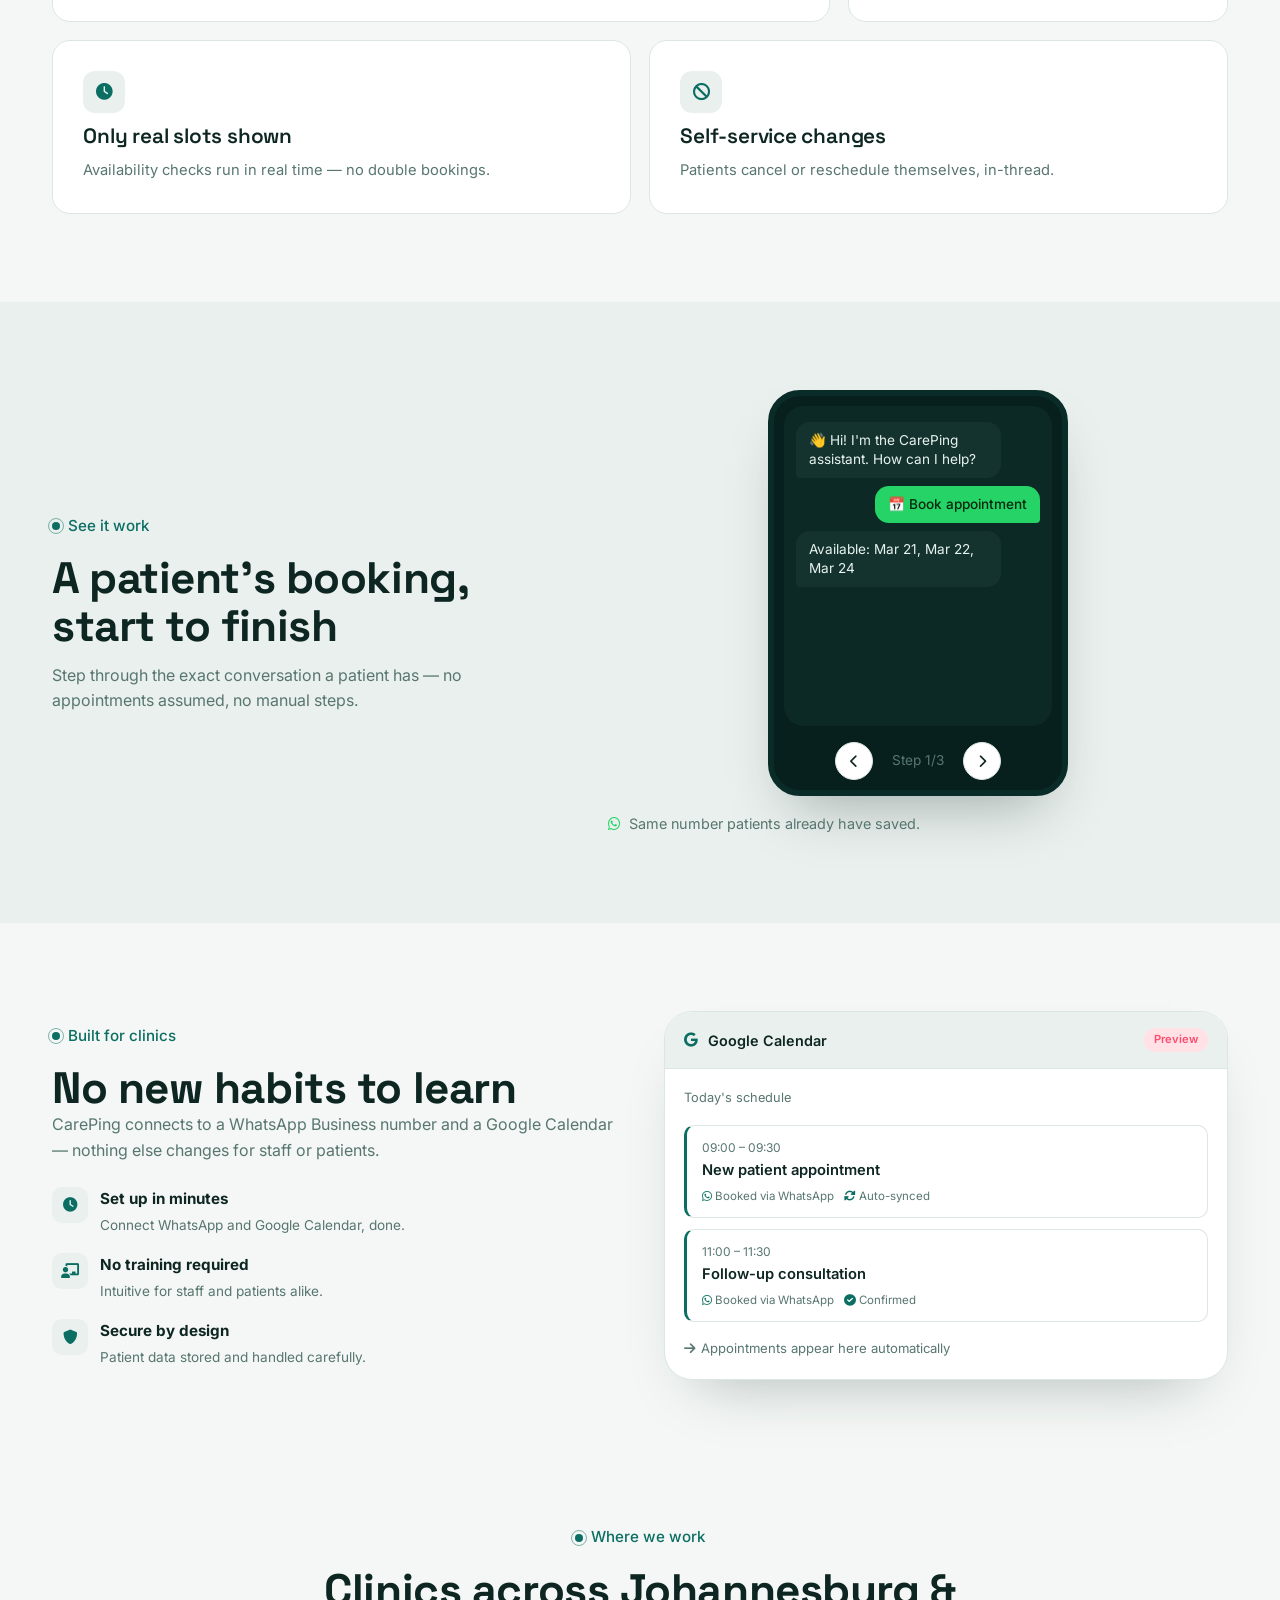
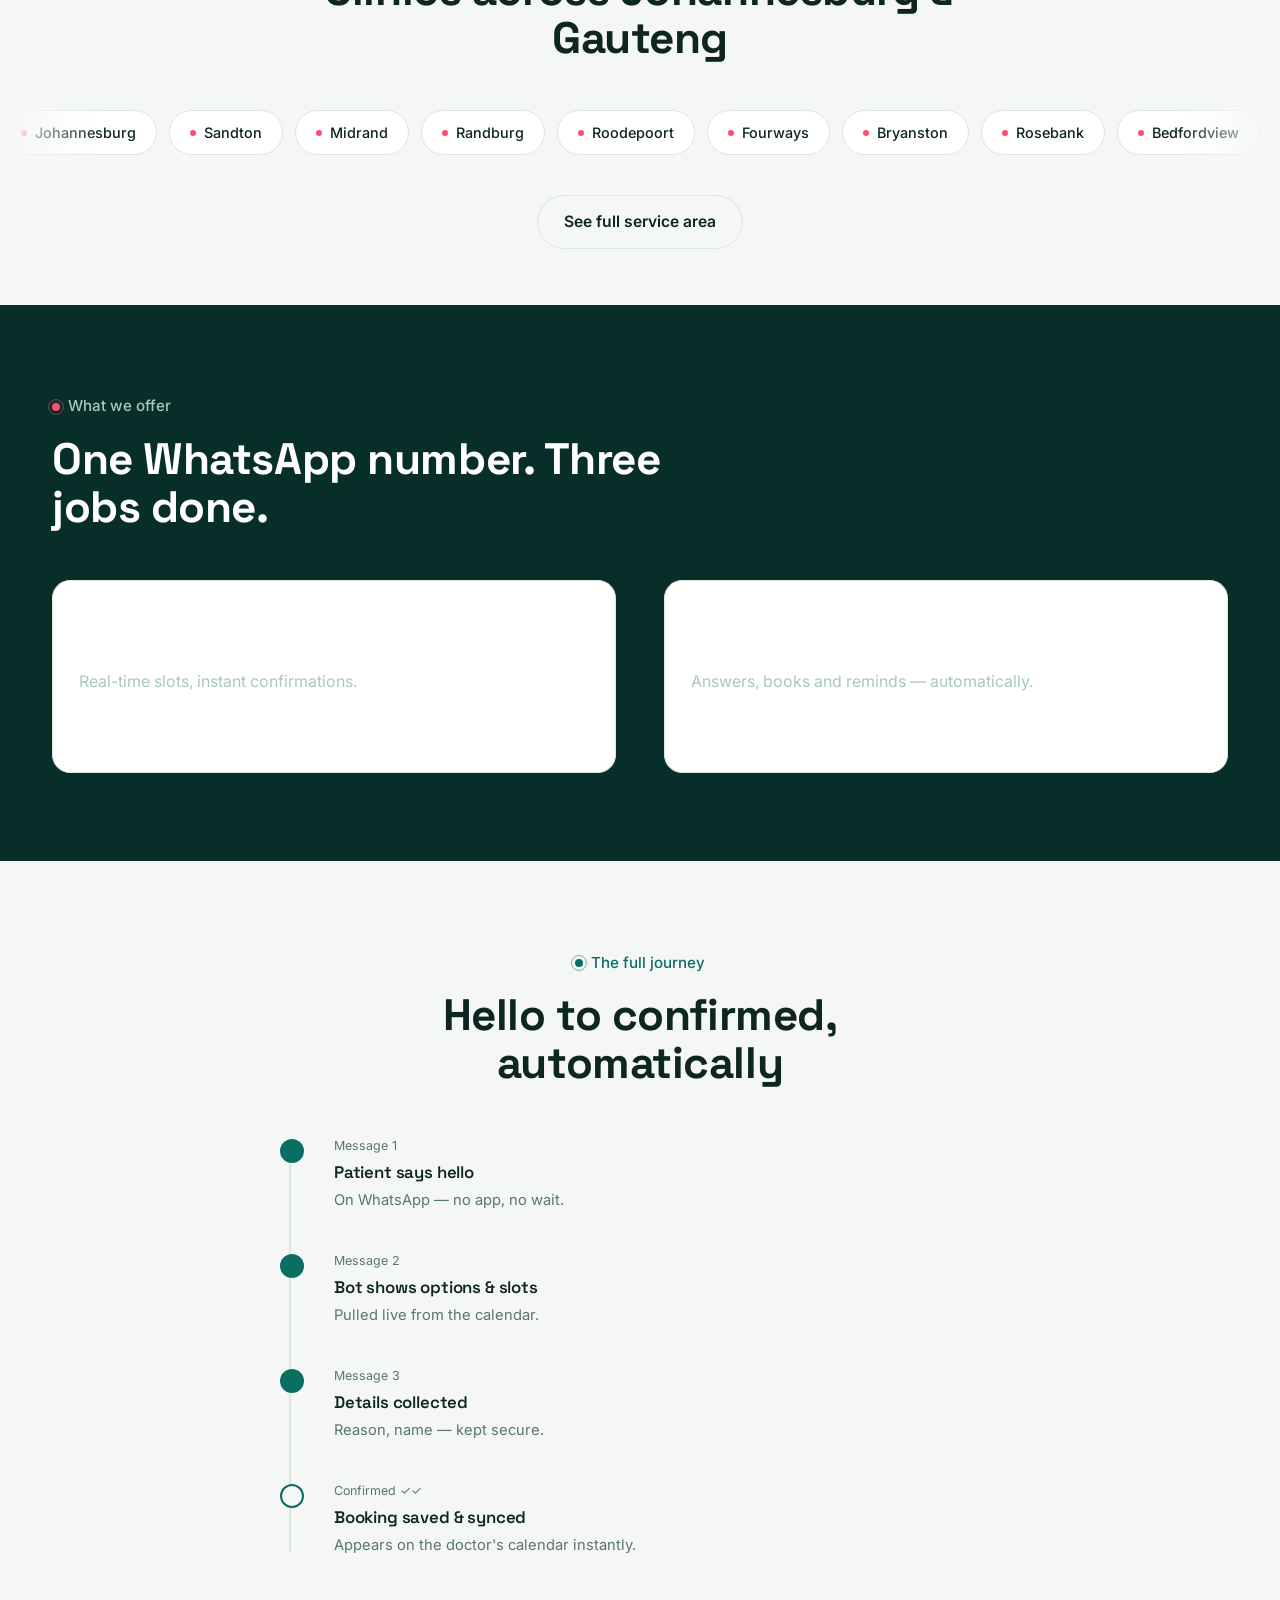
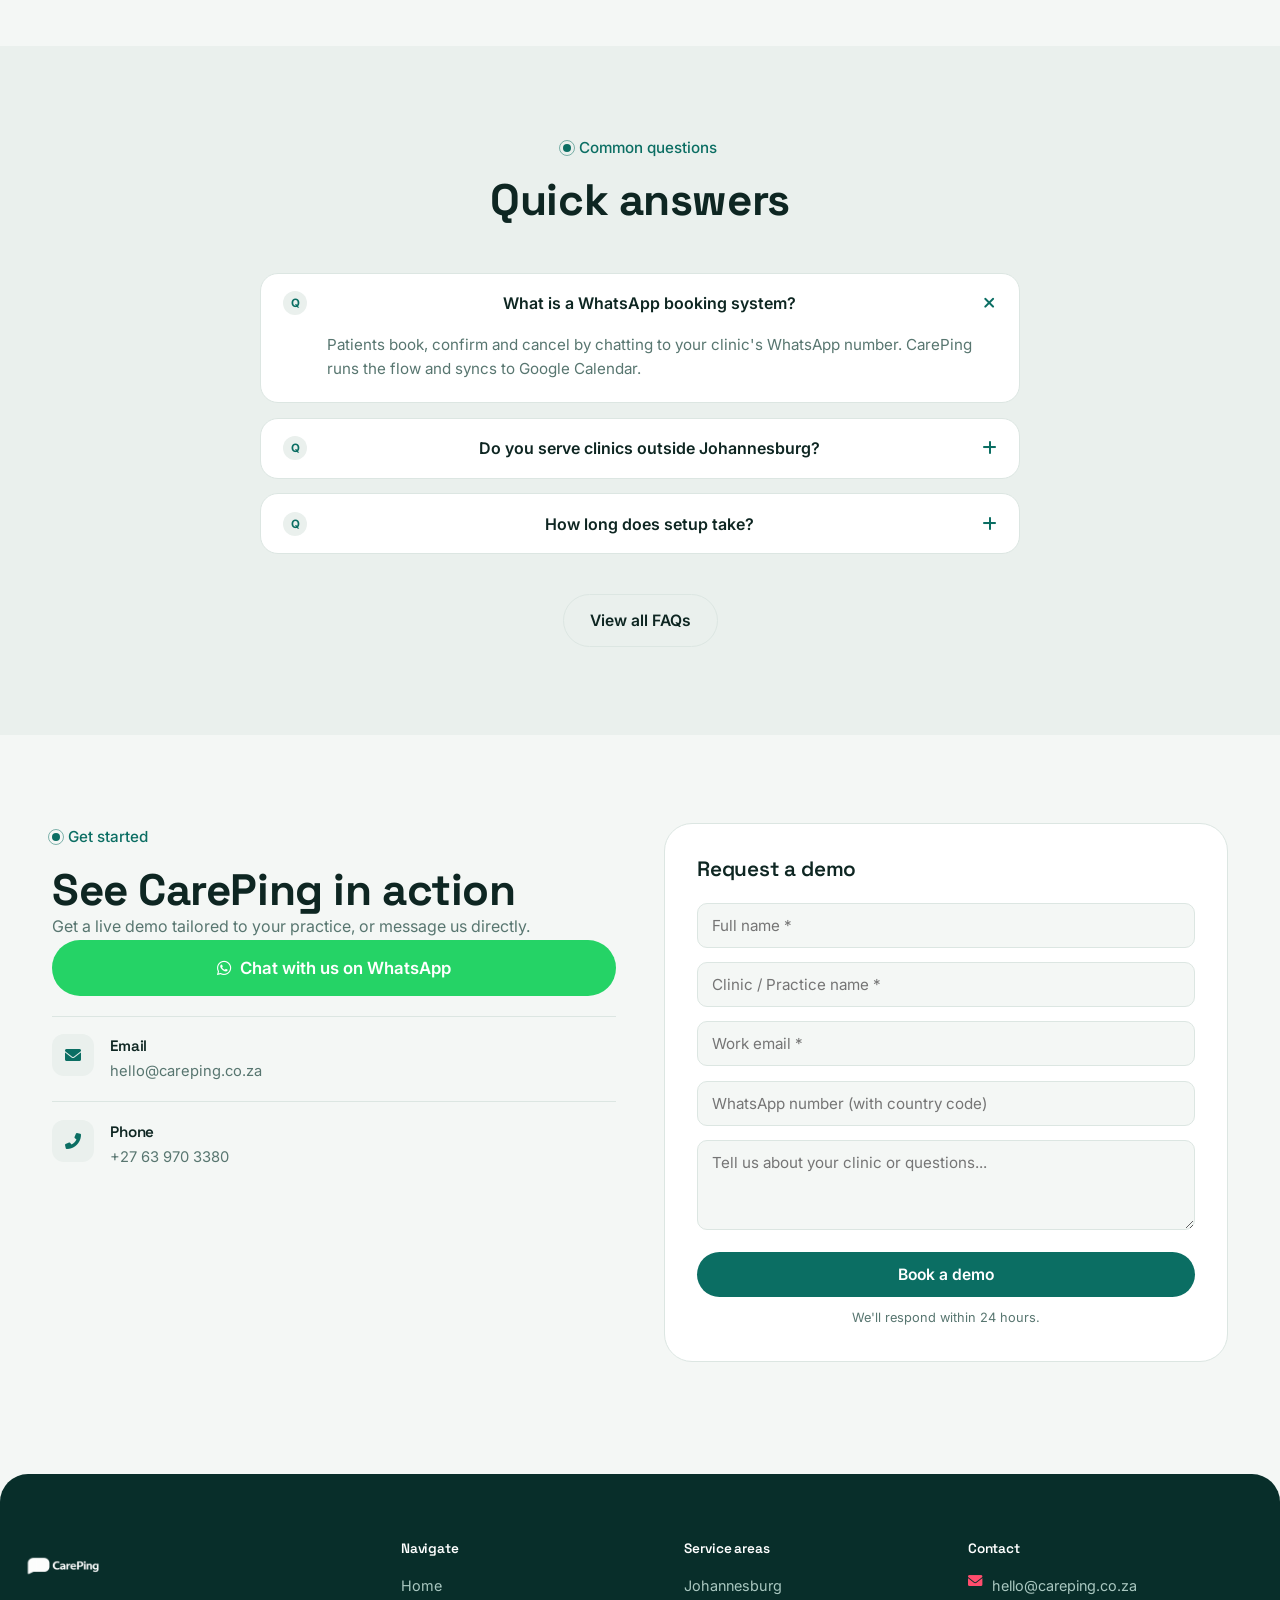
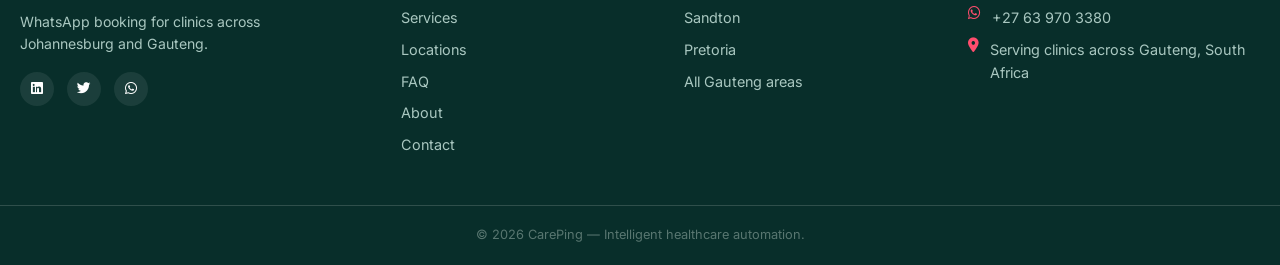
==== commit 790dc657: "Careping Improvements" ====
--- a/index.html
+++ b/index.html
@@ -1,507 +1,599 @@
 <!DOCTYPE html>
-<html lang="en">
+
+<html lang="en-ZA">
 
 <head>
-  <meta charset="UTF-8">
-  <meta name="viewport" content="width=device-width, initial-scale=1.0, viewport-fit=cover">
-  <title>CarePing — WhatsApp Clinic Assistant | 24/7 Automated Booking</title>
-
-  <link rel="icon" type="image/png" href="CarePingFavicon.png">
-  <link rel="shortcut icon" type="image/png" href="CarePingFavicon.png">
-  <link rel="apple-touch-icon" href="CarePingFavicon.png">
-
+  <meta charset="utf-8" />
+  <meta content="width=device-width, initial-scale=1.0, viewport-fit=cover" name="viewport" />
+  <title>WhatsApp Booking System for Clinics | CarePing South Africa</title>
+  <meta
+    content="CarePing automates clinic appointments through WhatsApp, with booking, reminders, patient enquiries and Google Calendar sync for practices in Johannesburg, Gauteng and South Africa."
+    name="description" />
+  <meta content="index, follow, max-image-preview:large, max-snippet:-1, max-video-preview:-1" name="robots" />
+  <meta content="CarePing" name="author" />
+  <link href="https://www.careping.co.za/" rel="canonical" />
+  <meta content="website" property="og:type" />
+  <meta content="CarePing" property="og:site_name" />
+  <meta content="WhatsApp Booking System for Clinics | CarePing South Africa" property="og:title" />
+  <meta
+    content="CarePing automates clinic appointments through WhatsApp, with booking, reminders, patient enquiries and Google Calendar sync for practices in Johannesburg, Gauteng and South Africa."
+    property="og:description" />
+  <meta content="https://www.careping.co.za/CarePing-OG.jpg" property="og:image" />
+  <meta content="1200" property="og:image:width" />
+  <meta content="630" property="og:image:height" />
+  <meta content="image/jpeg" property="og:image:type" />
+  <meta content="CarePing WhatsApp booking system for clinics" property="og:image:alt" />
+  <meta content="https://www.careping.co.za/" property="og:url" />
+  <meta content="summary_large_image" name="twitter:card" />
+  <meta content="WhatsApp Booking System for Clinics | CarePing South Africa" name="twitter:title" />
+  <meta
+    content="CarePing automates clinic appointments through WhatsApp, with booking, reminders, patient enquiries and Google Calendar sync for practices in Johannesburg, Gauteng and South Africa."
+    name="twitter:description" />
+  <meta content="https://www.careping.co.za/CarePing-OG.jpg" name="twitter:image" />
+  <meta content="CarePing WhatsApp booking system for clinics" name="twitter:image:alt" />
+  <link href="CarePingFavicon.png" rel="icon" type="image/png" />
+  <link href="CarePingFavicon.png" rel="shortcut icon" type="image/png" />
+  <link href="CarePingFavicon.png" rel="apple-touch-icon" />
+  <link href="https://fonts.googleapis.com" rel="preconnect" />
+  <link crossorigin="" href="https://fonts.gstatic.com" rel="preconnect" />
+  <link href="https://cdnjs.cloudflare.com" rel="preconnect" />
   <link
-    href="https://fonts.googleapis.com/css2?family=Inter:opsz,wght@14..32,300;14..32,400;14..32,500;14..32,600;14..32,700;14..32,800&display=swap"
-    rel="stylesheet">
-  <link rel="stylesheet" href="https://cdnjs.cloudflare.com/ajax/libs/font-awesome/6.0.0-beta3/css/all.min.css">
-  <link rel="stylesheet" href="style.css">
+    href="https://fonts.googleapis.com/css2?family=Inter:opsz,wght@14..32,300;14..32,400;14..32,500;14..32,600;14..32,700;14..32,800&amp;display=swap"
+    rel="stylesheet" />
+  <link href="https://cdnjs.cloudflare.com/ajax/libs/font-awesome/6.0.0-beta3/css/all.min.css" rel="stylesheet" />
+  <link href="style.css" rel="stylesheet" />
+  <script type="application/ld+json">
+{
+  "@context": "https://schema.org",
+  "@graph": [
+    {
+      "@type": "Organization",
+      "@id": "https://www.careping.co.za/#organization",
+      "name": "CarePing",
+      "url": "https://www.careping.co.za/",
+      "logo": {
+        "@type": "ImageObject",
+        "url": "https://www.careping.co.za/CarePingLogoTwo.png"
+      },
+      "image": "https://www.careping.co.za/CarePing-OG.jpg",
+      "description": "CarePing provides WhatsApp-based appointment booking and clinic automation for healthcare practices in South Africa.",
+      "email": "hello@careping.co.za",
+      "telephone": "+27639703380",
+      "areaServed": [
+        {
+          "@type": "City",
+          "name": "Johannesburg"
+        },
+        {
+          "@type": "City",
+          "name": "Sandton"
+        },
+        {
+          "@type": "City",
+          "name": "Midrand"
+        },
+        {
+          "@type": "City",
+          "name": "Randburg"
+        },
+        {
+          "@type": "City",
+          "name": "Pretoria"
+        },
+        {
+          "@type": "AdministrativeArea",
+          "name": "Gauteng"
+        },
+        {
+          "@type": "Country",
+          "name": "South Africa"
+        }
+      ],
+      "contactPoint": {
+        "@type": "ContactPoint",
+        "contactType": "sales",
+        "telephone": "+27639703380",
+        "email": "hello@careping.co.za",
+        "availableLanguage": "English"
+      }
+    },
+    {
+      "@type": "WebSite",
+      "@id": "https://www.careping.co.za/#website",
+      "url": "https://www.careping.co.za/",
+      "name": "CarePing",
+      "publisher": {
+        "@id": "https://www.careping.co.za/#organization"
+      }
+    },
+    {
+      "@type": "WebPage",
+      "@id": "https://www.careping.co.za/#webpage",
+      "url": "https://www.careping.co.za/",
+      "name": "WhatsApp Booking System for Clinics | CarePing South Africa",
+      "isPartOf": {
+        "@id": "https://www.careping.co.za/#website"
+      },
+      "about": {
+        "@id": "https://www.careping.co.za/#organization"
+      },
+      "primaryImageOfPage": {
+        "@type": "ImageObject",
+        "url": "https://www.careping.co.za/CarePing-OG.jpg"
+      },
+      "description": "CarePing automates clinic appointments through WhatsApp, with booking, reminders, patient enquiries and Google Calendar sync for practices in Johannesburg, Gauteng and South Africa."
+    },
+    {
+      "@type": "Service",
+      "@id": "https://www.careping.co.za/services.html#whatsapp-booking",
+      "name": "WhatsApp Appointment Booking System for Clinics",
+      "serviceType": "WhatsApp appointment booking automation",
+      "provider": {
+        "@id": "https://www.careping.co.za/#organization"
+      },
+      "url": "https://www.careping.co.za/services.html",
+      "areaServed": [
+        {
+          "@type": "City",
+          "name": "Johannesburg"
+        },
+        {
+          "@type": "City",
+          "name": "Sandton"
+        },
+        {
+          "@type": "City",
+          "name": "Midrand"
+        },
+        {
+          "@type": "City",
+          "name": "Randburg"
+        },
+        {
+          "@type": "City",
+          "name": "Pretoria"
+        },
+        {
+          "@type": "AdministrativeArea",
+          "name": "Gauteng"
+        },
+        {
+          "@type": "Country",
+          "name": "South Africa"
+        }
+      ],
+      "description": "A WhatsApp-based appointment booking and automation service for clinics, including bookings, reminders, patient enquiries and Google Calendar synchronisation."
+    }
+  ]
+}
+  </script>
 </head>
 
 <body>
-
-<header class="site-header">
-  <div class="container header-container">
-    <div class="logo-area">
-      <img src="CarePingLogoTwo.png" alt="CarePing" style="width: 100px; height: auto;">
+  <header class="site-header">
+    <div class="container header-container">
+      <div class="logo-area">
+        <a href="index.html"><img alt="CarePing — WhatsApp booking system for clinics" decoding="async" height="1024"
+            src="CarePingLogoTwo.png" width="1536" /></a>
+      </div>
+      <nav class="main-nav" id="mainNav">
+        <ul class="nav-list">
+          <li><a class="nav-link current" href="index.html">Home</a></li>
+          <li><a class="nav-link" href="services.html">Services</a></li>
+          <li><a class="nav-link" href="locations.html">Locations</a></li>
+          <li><a class="nav-link" href="faq.html">FAQ</a></li>
+          <li><a class="nav-link" href="about.html">About</a></li>
+          <li><a class="nav-link" href="contact.html">Contact</a></li>
+        </ul>
+        <div class="header-cta">
+          <a class="btn btn-primary btn-sm" href="contact.html">Book a demo</a>
+        </div>
+      </nav>
+      <button aria-label="Menu" class="mobile-menu-toggle" id="mobileToggle"><i class="fas fa-bars"></i></button>
     </div>
-    <nav class="main-nav" id="mainNav">
-      <ul class="nav-list">
-        <li><a href="#home" class="nav-link">Home</a></li>
-        <li><a href="#product" class="nav-link">Product</a></li>
-        <li><a href="#how-it-works" class="nav-link">How It Works</a></li>
-        <li><a href="#contact" class="nav-link">Contact</a></li>
-      </ul>
-      <div class="header-cta">
-        <a href="#contact" class="btn btn-primary btn-sm">Book a Demo</a>
-      </div>
-    </nav>
-    <button class="mobile-menu-toggle" id="mobileToggle" aria-label="Menu">
-      <i class="fas fa-bars"></i>
-    </button>
-  </div>
-</header>
-
+  </header>
   <main>
-    <section id="home" class="hero-section">
+    <!-- HERO — the product itself, live, is the visual -->
+    <section class="hero" id="home">
       <div class="container hero-grid">
         <div class="hero-content">
-          <span class="pill">✨ The future of clinic scheduling</span>
-          <h1>Turn WhatsApp into your <span class="highlight">24/7 clinic receptionist</span></h1>
-          <p class="hero-sub">CarePing automates appointment scheduling for clinics through WhatsApp — capture every
-            patient, eliminate manual work, and sync seamlessly with Google Calendar.</p>
+          <span class="status-line on-deep"><span class="ping-dot"></span>Online now — replying in seconds</span>
+          <h1>Your clinic's front desk,<br />running inside WhatsApp</h1>
+          <p class="lead">Patients book, confirm and reschedule by messaging a number they already have saved. CarePing
+            handles the rest.</p>
           <div class="hero-buttons">
-            <a href="#contact" class="btn btn-primary btn-large">Book a Demo <i class="fas fa-arrow-right"></i></a>
-            <a href="#how-it-works" class="btn btn-outline btn-large">Get Started</a>
-          </div>
-          <div class="hero-trust">
-            <span><i class="fas fa-check-circle"></i> No setup fees</span>
-            <span><i class="fab fa-whatsapp"></i> Native WhatsApp</span>
-          </div>
-        </div>
-        <div class="hero-visual float-animation">
-          <div class="phone-mockup">
-            <div class="mockup-inner">
-              <div class="chat-bubble bot fade-in">👋 Welcome to Dr. Serudo. I'm here to assist with appointments.</div>
-              <div class="chat-bubble user slide-in-right">Book Appointment</div>
-              <div class="chat-bubble bot fade-in">Select a date: Saturday, Mar 21 (Tomorrow)</div>
-              <div class="chat-bubble bot pulse-light">✅ Confirmed! See you at 08:30.</div>
-            </div>
-          </div>
-        </div>
-      </div>
-    </section>
-
-    <section class="problem-section">
+            <a class="btn btn-ping btn-large" href="contact.html">Book a demo</a>
+            <a class="btn btn-outline on-deep btn-large" href="#" id="whatsappDemoCta"><i class="fab fa-whatsapp"></i>
+              Message us</a>
+          </div>
+          <div class="hero-proof">
+            <span><i class="fas fa-check"></i> No setup fees</span>
+            <span><i class="fas fa-check"></i> Live in days</span>
+            <span><i class="fas fa-check"></i> Johannesburg &amp; Gauteng</span>
+          </div>
+        </div>
+        <div class="hero-visual">
+          <div class="phone">
+            <div class="phone-head">
+              <div class="avatar">DR</div>
+              <div class="who"><strong>Dr. Serudo's Practice</strong><span>CarePing assistant</span></div>
+            </div>
+            <div class="phone-body">
+              <div class="bubble bot">👋 Hi! Would you like to book an appointment?</div>
+              <div class="bubble user">Yes please — Saturday morning?</div>
+              <div class="bubble bot">08:30 is open. Shall I confirm?</div>
+              <div class="bubble user">Yes<span class="meta">✓✓ Read</span></div>
+              <div class="bubble bot">✅ Booked for Sat, 08:30 — synced to calendar.</div>
+            </div>
+          </div>
+        </div>
+      </div>
+    </section>
+    <!-- PROOF STRIP — replaces paragraph-heavy "problem" cards -->
+    <section class="proof-strip">
+      <div class="container proof-grid">
+        <div class="proof-cell">
+          <div class="num">24/7</div>
+          <p>Booking coverage, including the hours reception is offline.</p>
+        </div>
+        <div class="proof-cell">
+          <div class="num">&lt;90s</div>
+          <p>Average time for a patient to complete a booking.</p>
+        </div>
+        <div class="proof-cell">
+          <div class="num">0</div>
+          <p>Apps for patients to download. It's just WhatsApp.</p>
+        </div>
+      </div>
+    </section>
+    <!-- WHAT YOU GAIN — bento, asymmetric -->
+    <section class="band">
       <div class="container">
-        <div class="section-header center">
-          <span class="pill">The challenge</span>
-          <h2>Manual scheduling is costing you</h2>
-        </div>
-        <div class="problem-cards">
-          <div class="problem-card hover-lift">
-            <i class="fas fa-phone-slash"></i>
-            <h3>Missed calls = lost patients</h3>
-            <p>Receptionists can't answer 24/7 — potential bookings vanish.</p>
-          </div>
-          <div class="problem-card hover-lift">
-            <i class="fas fa-clock"></i>
-            <h3>Manual booking = hours lost</h3>
-            <p>Staff spends hours on phone calls, reminders, and rescheduling.</p>
-          </div>
-          <div class="problem-card hover-lift">
-            <i class="fas fa-hourglass-half"></i>
-            <h3>Slow replies = lost bookings</h3>
-            <p>Patients choose faster alternatives when you don't reply instantly.</p>
-          </div>
-        </div>
-      </div>
-    </section>
-
-    <section class="solution-section">
-      <div class="container">
-        <div class="solution-grid">
-          <div class="solution-text">
-            <span class="pill teal-pill">The CarePing solution</span>
-            <h2>Automate bookings via WhatsApp, reduce admin friction</h2>
-            <p>CarePing integrates directly with your clinic workflow — patients send a message, our smart bot handles
-              the entire booking, confirmation, and sync. No more back-and-forth calls.</p>
-            <ul class="check-list">
-              <li><i class="fas fa-check-circle"></i> Capture every inquiry, day or night</li>
-              <li><i class="fas fa-check-circle"></i> Eliminate manual data entry</li>
-              <li><i class="fas fa-check-circle"></i> One-click calendar sync to Google Calendar</li>
-            </ul>
-          </div>
-          <div class="solution-stats">
-            <div class="stat-card count-up" data-target="60"><span>0%</span>
-              <p>less admin time</p>
-            </div>
-            <div class="stat-card count-up" data-target="35"><span>0%</span>
-              <p>more bookings</p>
-            </div>
-            <div class="stat-card"><span>24/7</span>
-              <p>patient reach</p>
-            </div>
-          </div>
-        </div>
-      </div>
-    </section>
-
-    <section class="benefits-section">
-      <div class="container">
-        <div class="section-header center">
-          <h2>What your clinic gains</h2>
-          <p>Streamlined, automated, and patient-friendly</p>
-        </div>
-        <div class="benefits-grid">
-          <div class="benefit-card hover-lift"><i class="fas fa-chart-line"></i>
-            <h3>Reduce admin work</h3>
-            <p>Free up staff for patient care instead of scheduling calls.</p>
-          </div>
-          <div class="benefit-card hover-lift"><i class="fas fa-bolt"></i>
-            <h3>Instant bookings</h3>
-            <p>Patients book in under 90 seconds, no hold time.</p>
-          </div>
-          <div class="benefit-card hover-lift"><i class="fas fa-calendar-alt"></i>
+        <div class="section-head">
+          <span class="kicker"><span class="ping-dot"></span>What changes</span>
+          <h2>Less admin. More patients seen.</h2>
+        </div>
+        <div class="bento">
+          <div class="bento-card bento-big">
+            <div>
+              <div class="glyph"><i class="fas fa-bolt"></i></div>
+              <h3>Reception stops repeating itself</h3>
+              <p>Availability, booking, rescheduling and cancellations run automatically — staff step in only for the
+                exceptions.</p>
+            </div>
+            <div class="flow-chips">
+              <span class="chip"><i class="fab fa-whatsapp"></i>Message</span>
+              <span class="arrow"><i class="fas fa-arrow-right"></i></span>
+              <span class="chip"><i class="fas fa-calendar-check"></i>Slot picked</span>
+              <span class="arrow"><i class="fas fa-arrow-right"></i></span>
+              <span class="chip"><i class="fas fa-check"></i>Confirmed</span>
+            </div>
+          </div>
+          <div class="bento-card bento-narrow">
+            <div class="glyph"><i class="fas fa-calendar-alt"></i></div>
             <h3>Calendar sync</h3>
-            <p>Appear automatically in Google Calendar, with reminders.</p>
-          </div>
-          <div class="benefit-card hover-lift"><i class="fas fa-clock"></i>
-            <h3>Real-time availability</h3>
-            <p>Only show slots that are actually free.</p>
-          </div>
-          <div class="benefit-card hover-lift"><i class="fas fa-envelope"></i>
-            <h3>Automated confirmations</h3>
-            <p>Instant confirm & reminder messages reduce no-shows.</p>
-          </div>
-          <div class="benefit-card hover-lift"><i class="fas fa-ban"></i>
-            <h3>Easy cancellations</h3>
-            <p>Patients can cancel or reschedule via WhatsApp.</p>
-          </div>
-        </div>
-      </div>
-    </section>
-
-    <section class="demo-preview">
-      <div class="container">
-        <div class="section-header center">
-          <h2>See how it works for patients</h2>
-          <p>A seamless WhatsApp journey from hello to confirmed booking</p>
+            <p>Every booking lands in Google Calendar automatically.</p>
+          </div>
+          <div class="bento-card bento-narrow">
+            <div class="glyph"><i class="fas fa-bell"></i></div>
+            <h3>Fewer no-shows</h3>
+            <p>Automated reminders sent before every appointment.</p>
+          </div>
+          <div class="bento-card bento-wide">
+            <div class="glyph"><i class="fas fa-clock"></i></div>
+            <h3>Only real slots shown</h3>
+            <p>Availability checks run in real time — no double bookings.</p>
+          </div>
+          <div class="bento-card bento-wide">
+            <div class="glyph"><i class="fas fa-ban"></i></div>
+            <h3>Self-service changes</h3>
+            <p>Patients cancel or reschedule themselves, in-thread.</p>
+          </div>
+        </div>
+      </div>
+    </section>
+    <!-- LIVE DEMO -->
+    <section class="band band-dim">
+      <div class="container demo-wrap">
+        <div class="demo-copy">
+          <span class="kicker"><span class="ping-dot"></span>See it work</span>
+          <h2>A patient's booking, start to finish</h2>
+          <p>Step through the exact conversation a patient has — no appointments assumed, no manual steps.</p>
         </div>
         <div class="demo-carousel">
           <div class="phone-frame">
             <div class="phone-screen" id="demoScreen">
               <div class="demo-step active-step" data-step="0">
-                <div class="whatsapp-msg bot slide-in">👋 Welcome! I'm CarePing assistant. How can I help?</div>
-                <div class="whatsapp-msg user slide-in">📅 Book appointment</div>
-                <div class="whatsapp-msg bot fade-in">Please select a date: Mar 21, Mar 22, Mar 24</div>
+                <div class="whatsapp-msg bot">👋 Hi! I'm the CarePing assistant. How can I help?</div>
+                <div class="whatsapp-msg user">📅 Book appointment</div>
+                <div class="whatsapp-msg bot">Available: Mar 21, Mar 22, Mar 24</div>
               </div>
               <div class="demo-step" data-step="1">
-                <div class="whatsapp-msg bot">Great! Available times for Mar 21: 08:30, 10:15, 14:00</div>
+                <div class="whatsapp-msg bot">Times for Mar 21: 08:30, 10:15, 14:00</div>
                 <div class="whatsapp-msg user">08:30</div>
-                <div class="whatsapp-msg bot">Reason for visit? (optional but helps doctor)</div>
-                <div class="whatsapp-msg user">Lower back pain & fatigue</div>
+                <div class="whatsapp-msg bot">Reason for visit? (optional)</div>
+                <div class="whatsapp-msg user">Lower back pain &amp; fatigue</div>
               </div>
               <div class="demo-step" data-step="2">
                 <div class="whatsapp-msg bot">Name for the booking?</div>
                 <div class="whatsapp-msg user">Dr. Robert</div>
-                <div class="whatsapp-msg bot pulse-light">✅ Confirmed! Saturday Mar 21, 08:30. Added to doctor's
-                  calendar.</div>
+                <div class="whatsapp-msg bot">✅ Confirmed — Sat Mar 21, 08:30. Added to the calendar.</div>
               </div>
             </div>
             <div class="demo-controls">
-              <button class="demo-nav prev" id="demoPrev"><i class="fas fa-chevron-left"></i></button>
+              <button aria-label="Previous step" class="demo-nav" id="demoPrev"><i
+                  class="fas fa-chevron-left"></i></button>
               <span class="demo-indicator">Step 1/3</span>
-              <button class="demo-nav next" id="demoNext"><i class="fas fa-chevron-right"></i></button>
-            </div>
-          </div>
-          <div class="demo-caption">
-            <i class="fab fa-whatsapp"></i> Patients select date, time, share reason — CarePing does the rest.
-          </div>
-        </div>
-      </div>
-    </section>
-
-    <section class="trust-section">
+              <button aria-label="Next step" class="demo-nav" id="demoNext"><i
+                  class="fas fa-chevron-right"></i></button>
+            </div>
+          </div>
+          <div class="demo-caption"><i class="fab fa-whatsapp"></i> Same number patients already have saved.</div>
+        </div>
+      </div>
+    </section>
+    <!-- TRUST -->
+    <section class="band">
+      <div class="container trust-wrapper">
+        <div>
+          <span class="kicker"><span class="ping-dot"></span>Built for clinics</span>
+          <h2>No new habits to learn</h2>
+          <p>CarePing connects to a WhatsApp Business number and a Google Calendar — nothing else changes for staff or
+            patients.</p>
+          <div class="trust-features">
+            <div class="trust-feature">
+              <i class="fas fa-clock"></i>
+              <div><strong>Set up in minutes</strong><span>Connect WhatsApp and Google Calendar, done.</span></div>
+            </div>
+            <div class="trust-feature">
+              <i class="fas fa-chalkboard-teacher"></i>
+              <div><strong>No training required</strong><span>Intuitive for staff and patients alike.</span></div>
+            </div>
+            <div class="trust-feature">
+              <i class="fas fa-shield-alt"></i>
+              <div><strong>Secure by design</strong><span>Patient data stored and handled carefully.</span></div>
+            </div>
+          </div>
+        </div>
+        <div class="calendar-card">
+          <div class="calendar-header"><i class="fab fa-google"></i><span>Google Calendar</span><span
+              class="demo-badge">Preview</span></div>
+          <div class="calendar-body">
+            <div class="date-label">Today's schedule</div>
+            <div class="calendar-event-demo">
+              <div class="event-time">09:00 – 09:30</div>
+              <div class="event-title">New patient appointment</div>
+              <div class="event-details"><span><i class="fab fa-whatsapp"></i>Booked via WhatsApp</span><span><i
+                    class="fas fa-sync-alt"></i>Auto-synced</span></div>
+            </div>
+            <div class="calendar-event-demo">
+              <div class="event-time">11:00 – 11:30</div>
+              <div class="event-title">Follow-up consultation</div>
+              <div class="event-details"><span><i class="fab fa-whatsapp"></i>Booked via WhatsApp</span><span><i
+                    class="fas fa-check-circle"></i>Confirmed</span></div>
+            </div>
+            <div class="integration-note"><i class="fas fa-arrow-right"></i>Appointments appear here automatically</div>
+          </div>
+        </div>
+      </div>
+    </section>
+    <!-- SERVICE AREA — marquee -->
+    <section class="band-tight">
       <div class="container">
-        <div class="trust-wrapper">
-          <div class="trust-text">
-            <div class="trust-badge">
-              <i class="fas fa-stethoscope"></i> Designed for modern healthcare
-            </div>
-            <h3>Built for doctors who value their time</h3>
-            <p>CarePing helps clinics eliminate administrative friction by meeting patients where they already are —
-              WhatsApp. No complex setup, no lengthy training.</p>
-            <div class="trust-features">
-              <div class="trust-feature">
-                <i class="fas fa-clock"></i>
-                <div>
-                  <strong>Setup in minutes</strong>
-                  <span>Connect your WhatsApp and Google Calendar</span>
-                </div>
+        <div class="section-head center">
+          <span class="kicker"><span class="ping-dot"></span>Where we work</span>
+          <h2>Clinics across Johannesburg &amp; Gauteng</h2>
+        </div>
+      </div>
+      <div class="marquee">
+        <div class="marquee-track">
+          <span class="area-chip"><span class="ping-dot"></span>Johannesburg</span>
+          <span class="area-chip"><span class="ping-dot"></span>Sandton</span>
+          <span class="area-chip"><span class="ping-dot"></span>Midrand</span>
+          <span class="area-chip"><span class="ping-dot"></span>Randburg</span>
+          <span class="area-chip"><span class="ping-dot"></span>Roodepoort</span>
+          <span class="area-chip"><span class="ping-dot"></span>Fourways</span>
+          <span class="area-chip"><span class="ping-dot"></span>Bryanston</span>
+          <span class="area-chip"><span class="ping-dot"></span>Rosebank</span>
+          <span class="area-chip"><span class="ping-dot"></span>Bedfordview</span>
+          <span class="area-chip"><span class="ping-dot"></span>Germiston</span>
+          <span class="area-chip"><span class="ping-dot"></span>Boksburg</span>
+          <span class="area-chip"><span class="ping-dot"></span>Kempton Park</span>
+          <span class="area-chip"><span class="ping-dot"></span>Edenvale</span>
+          <span class="area-chip"><span class="ping-dot"></span>Centurion</span>
+          <span class="area-chip"><span class="ping-dot"></span>Pretoria</span>
+          <!-- duplicate set for seamless loop -->
+          <span class="area-chip"><span class="ping-dot"></span>Johannesburg</span>
+          <span class="area-chip"><span class="ping-dot"></span>Sandton</span>
+          <span class="area-chip"><span class="ping-dot"></span>Midrand</span>
+          <span class="area-chip"><span class="ping-dot"></span>Randburg</span>
+          <span class="area-chip"><span class="ping-dot"></span>Roodepoort</span>
+          <span class="area-chip"><span class="ping-dot"></span>Fourways</span>
+          <span class="area-chip"><span class="ping-dot"></span>Bryanston</span>
+          <span class="area-chip"><span class="ping-dot"></span>Rosebank</span>
+          <span class="area-chip"><span class="ping-dot"></span>Bedfordview</span>
+          <span class="area-chip"><span class="ping-dot"></span>Germiston</span>
+          <span class="area-chip"><span class="ping-dot"></span>Boksburg</span>
+          <span class="area-chip"><span class="ping-dot"></span>Kempton Park</span>
+          <span class="area-chip"><span class="ping-dot"></span>Edenvale</span>
+          <span class="area-chip"><span class="ping-dot"></span>Centurion</span>
+          <span class="area-chip"><span class="ping-dot"></span>Pretoria</span>
+        </div>
+      </div>
+      <div class="container center-text mt-lg">
+        <a class="btn btn-outline" href="locations.html">See full service area</a>
+      </div>
+    </section>
+    <!-- SERVICES TEASER -->
+    <section class="band band-deep">
+      <div class="container">
+        <div class="section-head">
+          <span class="kicker on-deep"><span class="ping-dot"></span>What we offer</span>
+          <h2>One WhatsApp number. Three jobs done.</h2>
+        </div>
+        <div class="two-col">
+          <div class="service-overview-card">
+            <i class="fas fa-calendar-check" style="color:var(--white);font-size:1.4rem;"></i>
+            <h3 style="color:var(--white);margin-top:0.6rem;">Booking system</h3>
+            <p style="color:var(--muted-on-deep);">Real-time slots, instant confirmations.</p>
+            <a class="btn btn-outline on-deep btn-sm" href="services.html#booking-system"
+              style="margin-top:0.6rem;">Learn more</a>
+          </div>
+          <div class="service-overview-card">
+            <i class="fab fa-whatsapp" style="color:var(--white);font-size:1.4rem;"></i>
+            <h3 style="color:var(--white);margin-top:0.6rem;">WhatsApp bot</h3>
+            <p style="color:var(--muted-on-deep);">Answers, books and reminds — automatically.</p>
+            <a class="btn btn-outline on-deep btn-sm" href="services.html#whatsapp-bot" style="margin-top:0.6rem;">Learn
+              more</a>
+          </div>
+        </div>
+      </div>
+    </section>
+    <!-- HOW IT WORKS — connected thread rail -->
+    <section class="band" id="how-it-works">
+      <div class="container">
+        <div class="section-head center">
+          <span class="kicker"><span class="ping-dot"></span>The full journey</span>
+          <h2>Hello to confirmed, automatically</h2>
+        </div>
+        <div class="thread">
+          <div class="thread-step done">
+            <div class="time">Message 1</div>
+            <h4>Patient says hello</h4>
+            <p>On WhatsApp — no app, no wait.</p>
+          </div>
+          <div class="thread-step done">
+            <div class="time">Message 2</div>
+            <h4>Bot shows options &amp; slots</h4>
+            <p>Pulled live from the calendar.</p>
+          </div>
+          <div class="thread-step done">
+            <div class="time">Message 3</div>
+            <h4>Details collected</h4>
+            <p>Reason, name — kept secure.</p>
+          </div>
+          <div class="thread-step">
+            <div class="time">Confirmed ✓✓</div>
+            <h4>Booking saved &amp; synced</h4>
+            <p>Appears on the doctor's calendar instantly.</p>
+          </div>
+        </div>
+      </div>
+    </section>
+    <!-- FAQ PREVIEW -->
+    <section class="band band-dim">
+      <div class="container">
+        <div class="section-head center">
+          <span class="kicker"><span class="ping-dot"></span>Common questions</span>
+          <h2>Quick answers</h2>
+        </div>
+        <div class="faq-list">
+          <div class="faq-item open">
+            <button aria-expanded="true" class="faq-question">What is a WhatsApp booking system? <i
+                class="fas fa-plus"></i></button>
+            <div class="faq-answer">
+              <div class="faq-answer-inner">Patients book, confirm and cancel by chatting to your clinic's WhatsApp
+                number. CarePing runs the flow and syncs to Google Calendar.</div>
+            </div>
+          </div>
+          <div class="faq-item">
+            <button aria-expanded="false" class="faq-question">Do you serve clinics outside Johannesburg? <i
+                class="fas fa-plus"></i></button>
+            <div class="faq-answer">
+              <div class="faq-answer-inner">Yes — Gauteng is our core, and we support clinics further afield on request.
               </div>
-              <div class="trust-feature">
-                <i class="fas fa-chalkboard-teacher"></i>
-                <div>
-                  <strong>No training required</strong>
-                  <span>Intuitive for both staff and patients</span>
-                </div>
-              </div>
-              <div class="trust-feature">
-                <i class="fas fa-shield-alt"></i>
-                <div>
-                  <strong>Secure by design</strong>
-                  <span>Your data stays protected</span>
-                </div>
-              </div>
-            </div>
-          </div>
-          <div class="trust-visual">
-            <div class="calendar-card">
-              <div class="calendar-header">
-                <i class="fab fa-google"></i>
-                <span>Google Calendar Integration</span>
-                <span class="demo-badge">Demo Preview</span>
-              </div>
-              <div class="calendar-body">
-                <div class="calendar-date-placeholder">
-                  <div class="date-label">Today's Schedule</div>
-                </div>
-                <div class="calendar-event-demo preview-event">
-                  <div class="event-time">Example: 09:00 - 09:30 AM</div>
-                  <div class="event-title">New Patient Appointment</div>
-                  <div class="event-details">
-                    <span><i class="fab fa-whatsapp"></i> Booked via WhatsApp</span>
-                    <span><i class="fas fa-sync-alt"></i> Auto-synced to calendar</span>
-                  </div>
-                </div>
-                <div class="calendar-event-demo preview-event">
-                  <div class="event-time">Example: 11:00 - 11:30 AM</div>
-                  <div class="event-title">Follow-up Consultation</div>
-                  <div class="event-details">
-                    <span><i class="fab fa-whatsapp"></i> Booked via WhatsApp</span>
-                    <span><i class="fas fa-check-circle"></i> Confirmed</span>
-                  </div>
-                </div>
-                <div class="integration-note">
-                  <i class="fas fa-arrow-right"></i> Your appointments appear here automatically
-                </div>
-              </div>
-            </div>
-          </div>
-        </div>
-      </div>
-    </section>
-
-    <section class="final-cta">
-      <div class="container cta-band">
-        <h2 class="fade-in-up">See CarePing in action</h2>
-        <p>Book a personalized demo or chat with our team directly on WhatsApp.</p>
-        <div class="cta-group">
-          <a href="#contact" class="btn btn-primary btn-large pulse-animation">Book a Demo</a>
-          <a href="#" id="whatsappDemoCta" class="btn btn-whatsapp btn-large"><i class="fab fa-whatsapp"></i> Chat on
-            WhatsApp</a>
-        </div>
-      </div>
-    </section>
-
-    <section id="product" class="product-page">
-      <div class="container">
-        <div class="section-header center">
-          <h2>Everything your clinic needs to automate bookings</h2>
-          <p>End‑to‑end automation, from patient message to calendar block.</p>
-        </div>
-
-        <div class="process-flow">
-          <div class="flow-step"><span>1</span>
-            <p>Patient texts doctor's WhatsApp number</p>
-          </div>
-          <div class="flow-step"><span>2</span>
-            <p>Bot asks booking questions</p>
-          </div>
-          <div class="flow-step"><span>3</span>
-            <p>Real-time availability check</p>
-          </div>
-          <div class="flow-step"><span>4</span>
-            <p>Booking confirmation & summary</p>
-          </div>
-          <div class="flow-step"><span>5</span>
-            <p>Saved to database + synced to Google Calendar</p>
-          </div>
-          <div class="flow-step"><span>6</span>
-            <p>Doctor sees appointment in calendar</p>
-          </div>
-        </div>
-
-        <div class="features-grid">
-          <div class="feature-card hover-lift"><i class="fas fa-cloud-upload-alt"></i>
-            <h4>Cloud computing</h4>
-            <p>Reliable, scalable infrastructure.</p>
-          </div>
-          <div class="feature-card hover-lift"><i class="fas fa-microchip"></i>
-            <h4>Smart scheduling</h4>
-            <p>AI-driven slot suggestions.</p>
-          </div>
-          <div class="feature-card hover-lift"><i class="fas fa-check-double"></i>
-            <h4>Automated confirmations</h4>
-            <p>Reduce no-shows by 40%.</p>
-          </div>
-          <div class="feature-card hover-lift"><i class="fas fa-trash-alt"></i>
-            <h4>Cancellations</h4>
-            <p>Self-service rescheduling.</p>
-          </div>
-          <div class="feature-card hover-lift"><i class="fas fa-sync-alt"></i>
-            <h4>Real-time availability</h4>
-            <p>No double bookings.</p>
-          </div>
-          <div class="feature-card hover-lift"><i class="fab fa-google"></i>
-            <h4>Calendar integration</h4>
-            <p>Two-way Google Calendar sync.</p>
-          </div>
-          <div class="feature-card hover-lift"><i class="fas fa-database"></i>
-            <h4>Database logging</h4>
-            <p>Secure patient records.</p>
-          </div>
-          <div class="feature-card hover-lift"><i class="fab fa-whatsapp"></i>
-            <h4>WhatsApp native</h4>
-            <p>Familiar & frictionless.</p>
-          </div>
-        </div>
-
-        <div class="integrations">
-          <h3>Seamless integrations</h3>
-          <div class="integration-icons">
-            <div class="integration"><i class="fab fa-whatsapp"></i> WhatsApp Business API</div>
-            <div class="integration"><i class="fab fa-google"></i> Google Calendar</div>
-            <div class="integration"><i class="fas fa-database"></i> Secure Database</div>
-          </div>
-        </div>
-
-        <div class="stakeholder-grid">
-          <div class="stake-card hover-lift"><i class="fas fa-stethoscope"></i>
-            <h4>For doctors</h4>
-            <p>Focus on patients, not admin. Calendar auto‑updated.</p>
-          </div>
-          <div class="stake-card hover-lift"><i class="fas fa-headset"></i>
-            <h4>For reception staff</h4>
-            <p>Eliminate repetitive calls, handle exceptions only.</p>
-          </div>
-          <div class="stake-card hover-lift"><i class="fas fa-smile"></i>
-            <h4>For patients</h4>
-            <p>Book in seconds, receive reminders, cancel anytime.</p>
-          </div>
-        </div>
-      </div>
-    </section>
-
-    <section id="how-it-works" class="how-it-works">
-      <div class="container">
-        <div class="section-header center">
-          <h2>How CarePing works — crystal clear</h2>
-          <p>The complete patient journey, fully automated</p>
-        </div>
-        <div class="steps-timeline">
-          <div class="timeline-card"><span class="step-num">1</span>
-            <div class="step-content"><strong>Patient says hello</strong><br>on WhatsApp</div>
-          </div>
-          <div class="timeline-card"><span class="step-num">2</span>
-            <div class="step-content"><strong>Bot welcomes</strong><br>and shows options</div>
-          </div>
-          <div class="timeline-card"><span class="step-num">3</span>
-            <div class="step-content"><strong>Patient chooses</strong><br>"Book Appointment"</div>
-          </div>
-          <div class="timeline-card"><span class="step-num">4</span>
-            <div class="step-content"><strong>Date selection</strong><br>and real-time slots</div>
-          </div>
-          <div class="timeline-card"><span class="step-num">5</span>
-            <div class="step-content"><strong>Reason + name + ID</strong><br>collected securely</div>
-          </div>
-          <div class="timeline-card"><span class="step-num">6</span>
-            <div class="step-content"><strong>Confirmation summary</strong><br>patient confirms</div>
-          </div>
-          <div class="timeline-card"><span class="step-num">7</span>
-            <div class="step-content"><strong>Booking saved →</strong><br>Google Calendar sync</div>
-          </div>
-        </div>
-        <div class="background-note">
-          <i class="fas fa-cogs"></i> <strong>What happens in background:</strong> real-time availability check, record
-          creation in database, two-way calendar sync, and instant confirmation message sent.
-        </div>
-      </div>
-    </section>
-
-<section id="contact" class="contact-section">
-  <div class="container contact-container">
-    <div class="contact-info">
-      <h2>See CarePing in action</h2>
-      <p>Get a live demo tailored to your practice. Fill the form or simply reach out on WhatsApp.</p>
-
-      <div class="contact-highlight">
-        <a href="#" id="whatsappContactBtn" class="btn btn-whatsapp btn-large w-full">
-          <i class="fab fa-whatsapp"></i> Chat with us on WhatsApp
-        </a>
-
-        <div class="contact-details-row">
-          <div class="contact-detail-item">
-            <i class="fas fa-envelope"></i>
-            <span>hello@careping.co.za</span>
-          </div>
-          <div class="contact-detail-item">
-            <i class="fas fa-phone-alt"></i>
-            <span>+27 63 970 3380</span>
-          </div>
-        </div>
-      </div>
-
-      <div class="calendly-placeholder">
-        <i class="fas fa-calendar-week"></i> Or book a time directly → <span>Demo scheduler (coming soon)</span>
+            </div>
+          </div>
+          <div class="faq-item">
+            <button aria-expanded="false" class="faq-question">How long does setup take? <i
+                class="fas fa-plus"></i></button>
+            <div class="faq-answer">
+              <div class="faq-answer-inner">Most clinics are live within a few days — no retraining needed.</div>
+            </div>
+          </div>
+        </div>
+        <div class="center-text mt-lg">
+          <a class="btn btn-outline" href="faq.html">View all FAQs</a>
+        </div>
+      </div>
+    </section>
+    <!-- CONTACT -->
+    <section class="band" id="contact">
+      <div class="container contact-container">
+        <div>
+          <span class="kicker"><span class="ping-dot"></span>Get started</span>
+          <h2>See CarePing in action</h2>
+          <p>Get a live demo tailored to your practice, or message us directly.</p>
+          <div class="contact-highlight">
+            <a class="btn btn-whatsapp btn-large btn-block" href="#" id="whatsappContactBtn"><i
+                class="fab fa-whatsapp"></i> Chat with us on WhatsApp</a>
+          </div>
+          <div class="contact-method-card"><i class="fas fa-envelope"></i>
+            <div>
+              <h4>Email</h4>
+              <p>hello@careping.co.za</p>
+            </div>
+          </div>
+          <div class="contact-method-card"><i class="fas fa-phone-alt"></i>
+            <div>
+              <h4>Phone</h4>
+              <p>+27 63 970 3380</p>
+            </div>
+          </div>
+        </div>
+        <div class="contact-form-card">
+          <form action="https://formspree.io/f/mkoqdwqy" method="POST">
+            <h3>Request a demo</h3>
+            <div class="form-group"><input name="name" placeholder="Full name *" required="" type="text" /></div>
+            <div class="form-group"><input name="clinic" placeholder="Clinic / Practice name *" required=""
+                type="text" /></div>
+            <div class="form-group"><input name="email" placeholder="Work email *" required="" type="email" /></div>
+            <div class="form-group"><input name="phone" placeholder="WhatsApp number (with country code)" required=""
+                type="tel" /></div>
+            <div class="form-group"><textarea name="message" placeholder="Tell us about your clinic or questions..."
+                rows="3"></textarea></div>
+            <button class="btn btn-primary btn-block" type="submit">Book a demo</button>
+            <p class="form-note">We'll respond within 24 hours.</p>
+            <input name="_redirect" type="hidden" value="thank-you.html" />
+            <input name="_gotcha" style="display:none" type="text" />
+          </form>
+        </div>
+      </div>
+    </section>
+  </main>
+  <footer class="site-footer">
+    <div class="container footer-grid">
+      <div class="footer-brand">
+        <img alt="CarePing" decoding="async" height="1024" loading="lazy" src="CarePingLogoTwo.png" width="1536" />
+        <p>WhatsApp booking for clinics across Johannesburg and Gauteng.</p>
+        <div class="social-icons"><i class="fab fa-linkedin"></i><i class="fab fa-twitter"></i><i
+            class="fab fa-whatsapp"></i></div>
+      </div>
+      <div class="footer-links">
+        <h4>Navigate</h4>
+        <a href="index.html">Home</a><a href="services.html">Services</a><a href="locations.html">Locations</a>
+        <a href="faq.html">FAQ</a><a href="about.html">About</a><a href="contact.html">Contact</a>
+      </div>
+      <div class="footer-links">
+        <h4>Service areas</h4>
+        <a href="locations.html#johannesburg">Johannesburg</a><a href="locations.html#sandton">Sandton</a>
+        <a href="locations.html#pretoria">Pretoria</a><a href="locations.html">All Gauteng areas</a>
+      </div>
+      <div class="footer-contact">
+        <h4>Contact</h4>
+        <p><i class="fas fa-envelope"></i>hello@careping.co.za</p>
+        <p><i class="fab fa-whatsapp"></i>+27 63 970 3380</p>
+        <p><i class="fas fa-map-marker-alt"></i>Serving clinics across Gauteng, South Africa</p>
       </div>
     </div>
-
-    <div class="contact-form-card">
-      <form action="https://formspree.io/f/mkoqdwqy" method="POST">
-        <h3>Request a demo</h3>
-
-        <div class="form-group">
-          <input type="text" name="name" placeholder="Full name *" required>
-        </div>
-
-        <div class="form-group">
-          <input type="text" name="clinic" placeholder="Clinic / Practice name *" required>
-        </div>
-
-        <div class="form-group">
-          <input type="email" name="email" placeholder="Work email *" required>
-        </div>
-
-        <div class="form-group">
-          <input type="tel" name="phone" placeholder="WhatsApp number (with country code)" required>
-        </div>
-
-        <div class="form-group">
-          <textarea name="message" rows="3" placeholder="Tell us about your clinic or questions..."></textarea>
-        </div>
-
-        <button type="submit" class="btn btn-primary btn-block">Book a Demo →</button>
-        <p class="form-note">We'll respond within 24 hours. </p>
-
-        <input type="hidden" name="_redirect" value="thank-you.html">
-        <input type="text" name="_gotcha" style="display:none">
-      </form>
+    <div class="footer-bottom">
+      <p>© 2026 CarePing — Intelligent healthcare automation.</p>
     </div>
+  </footer>
+  <div class="mobile-cta-bar">
+    <a class="btn btn-primary" href="contact.html">Book a demo</a>
+    <a class="btn btn-whatsapp whatsapp-trigger" href="#"><i class="fab fa-whatsapp"></i></a>
   </div>
-</section>
-  </main>
-
-<footer class="site-footer">
-  <div class="container footer-grid">
-    <div class="footer-brand">
-      <img src="CarePingLogoTwo.png" alt="CarePing" class="footer-logo">
-      <p>WhatsApp-first clinic assistant — automate bookings, reduce admin.</p>
-      <div class="social-icons">
-        <i class="fab fa-linkedin"></i>
-        <i class="fab fa-twitter"></i>
-        <i class="fab fa-whatsapp"></i>
-      </div>
-    </div>
-    <div class="footer-links">
-      <h4>Navigate</h4>
-      <a href="#home">Home</a>
-      <a href="#product">Product</a>
-      <a href="#how-it-works">How It Works</a>
-      <a href="#contact">Contact</a>
-    </div>
-    <div class="footer-contact">
-      <h4>Contact</h4>
-      <p><i class="fas fa-envelope"></i> hello@careping.co.za</p>
-      <p><i class="fab fa-whatsapp"></i> +27 63 970 3380</p>
-      <p><i class="fas fa-map-marker-alt"></i> Remote health tech</p>
-    </div>
-  </div>
-  <div class="footer-bottom">
-    <p>© 2025 CarePing — Intelligent healthcare automation. All rights reserved.</p>
-  </div>
-</footer>
-
   <script src="script.js"></script>
 </body>
 
--- a/style.css
+++ b/style.css
@@ -1,4 +1,5 @@
-/* ===== RESET & BASE ===== */
+@import url('https://fonts.googleapis.com/css2?family=Space+Grotesk:wght@500;600;700&display=swap');
+
 * {
   margin: 0;
   padding: 0;
@@ -6,36 +7,71 @@
 }
 
 :root {
-  --primary-teal: #075E54;
-  --primary-dark: #054a44;
-  --primary-light: #128C7E;
-  --whatsapp-green: #25D366;
-  --whatsapp-light: #dcf8c5;
-  --accent-teal: #00a884;
-  --gray-bg: #f8f9fc;
-  --gray-light: #f1f3f5;
-  --gray-medium: #e9ecef;
-  --gray-dark: #6c757d;
-  --text-dark: #212529;
-  --text-muted: #6c757d;
-  --white: #ffffff;
-  --shadow-sm: 0 4px 12px rgba(0, 0, 0, 0.05);
-  --shadow-md: 0 8px 24px rgba(0, 0, 0, 0.08);
-  --shadow-lg: 0 16px 32px rgba(0, 0, 0, 0.12);
-  --border-radius: 16px;
-  --border-radius-sm: 12px;
+  --ink: #0E2622;
+  --teal: #0B6E63;
+  --teal-mid: #0F857A;
+  --teal-deep: #082E2A;
+  --teal-deep-2: #0A3833;
+  --ping: #FF4D6D;
+  --ping-soft: #FFE1E6;
+  --paper: #F4F7F5;
+  --paper-dim: #EAF0ED;
+  --white: #FFFFFF;
+  --line: #DCE6E2;
+  --line-deep: rgba(244, 247, 245, 0.16);
+  --muted: #587670;
+  --muted-on-deep: #A9C7C0;
+  --whatsapp: #25D366;
+
+  /* --- legacy variable aliases (keep JS-referenced defaults working) --- */
+  --primary-teal: var(--teal);
+  --primary-dark: var(--teal-deep);
+
+  /* --- type --- */
+  --display: 'Space Grotesk', 'Inter', sans-serif;
+  --body: 'Inter', -apple-system, BlinkMacSystemFont, 'Segoe UI', sans-serif;
+
+  /* --- shape --- */
+  --r-sm: 10px;
+  --r-md: 18px;
+  --r-lg: 28px;
+  --nav-h: 76px;
+}
+
+html {
+  scroll-behavior: smooth;
 }
 
 body {
-  font-family: 'Inter', -apple-system, BlinkMacSystemFont, 'Segoe UI', sans-serif;
-  color: var(--text-dark);
-  line-height: 1.5;
-  background-color: var(--white);
+  font-family: var(--body);
+  color: var(--ink);
+  line-height: 1.6;
+  background: var(--paper);
   overflow-x: hidden;
+  -webkit-font-smoothing: antialiased;
+}
+
+@media (prefers-reduced-motion: reduce) {
+  html {
+    scroll-behavior: auto;
+  }
+
+  *,
+  *::before,
+  *::after {
+    animation-duration: 0.01ms !important;
+    animation-iteration-count: 1 !important;
+    transition-duration: 0.01ms !important;
+  }
+}
+
+:focus-visible {
+  outline: 2px solid var(--ping);
+  outline-offset: 3px;
 }
 
 .container {
-  max-width: 1280px;
+  max-width: 1240px;
   margin: 0 auto;
   padding: 0 32px;
 }
@@ -46,215 +82,105 @@
   }
 }
 
-/* ===== ANIMATIONS ===== */
-@keyframes fadeInUp {
-  from {
-    opacity: 0;
-    transform: translateY(30px);
-  }
-
-  to {
-    opacity: 1;
-    transform: translateY(0);
-  }
-}
-
-@keyframes fadeIn {
-  from {
-    opacity: 0;
-  }
-
-  to {
-    opacity: 1;
-  }
-}
-
-@keyframes slideInRight {
-  from {
-    opacity: 0;
-    transform: translateX(30px);
-  }
-
-  to {
-    opacity: 1;
-    transform: translateX(0);
-  }
-}
-
-@keyframes slideInLeft {
-  from {
-    opacity: 0;
-    transform: translateX(-30px);
-  }
-
-  to {
-    opacity: 1;
-    transform: translateX(0);
-  }
-}
-
-@keyframes float {
-
-  0%,
-  100% {
-    transform: translateY(0px);
-  }
-
-  50% {
-    transform: translateY(-10px);
-  }
-}
-
-@keyframes pulse {
-
-  0%,
-  100% {
-    transform: scale(1);
-  }
-
-  50% {
-    transform: scale(1.05);
-  }
-}
-
-@keyframes shimmer {
-  0% {
-    background-position: -1000px 0;
-  }
-
-  100% {
-    background-position: 1000px 0;
-  }
-}
-
-.fade-in-up {
-  animation: fadeInUp 0.8s ease-out;
-}
-
-.fade-in {
-  animation: fadeIn 0.6s ease-out;
-}
-
-.slide-in-right {
-  animation: slideInRight 0.6s ease-out;
-}
-
-.float-animation {
-  animation: float 3s ease-in-out infinite;
-}
-
-.pulse-animation {
-  animation: pulse 2s ease-in-out infinite;
-}
-
-.pulse-light {
-  animation: pulse 1.5s ease-in-out infinite;
-}
-
-.hover-lift {
-  transition: all 0.3s cubic-bezier(0.4, 0, 0.2, 1);
-}
-
-.hover-lift:hover {
-  transform: translateY(-8px);
-  box-shadow: var(--shadow-lg);
-}
-
-/* ===== TYPOGRAPHY ===== */
+img {
+  max-width: 100%;
+  display: block;
+}
+
+/* ===== TYPE SCALE ===== */
+h1,
+h2,
+h3,
+h4 {
+  font-family: var(--display);
+  font-weight: 700;
+  letter-spacing: -0.01em;
+  color: var(--ink);
+}
+
 h1 {
-  font-size: 3.5rem;
-  font-weight: 700;
-  line-height: 1.2;
+  font-size: clamp(2.5rem, 4.4vw + 1rem, 4.25rem);
+  line-height: 1.04;
   letter-spacing: -0.02em;
-  margin-bottom: 1.25rem;
-}
-
-@media (max-width: 768px) {
-  h1 {
-    font-size: 2.5rem;
-  }
-
-  h2 {
-    font-size: 1.75rem;
-  }
-}
-
-@media (max-width: 480px) {
-  h1 {
-    font-size: 2rem;
-  }
-
-  h2 {
-    font-size: 1.5rem;
-  }
 }
 
 h2 {
-  font-size: 2.5rem;
-  font-weight: 700;
+  font-size: clamp(1.9rem, 2.4vw + 1rem, 2.75rem);
+  line-height: 1.1;
+}
+
+h3 {
+  font-size: 1.3rem;
   line-height: 1.3;
-  margin-bottom: 1rem;
-  letter-spacing: -0.01em;
-}
-
-h3 {
-  font-size: 1.5rem;
   font-weight: 600;
-  margin-bottom: 0.75rem;
 }
 
 h4 {
-  font-size: 1.25rem;
+  font-size: 1.05rem;
   font-weight: 600;
-  margin-bottom: 0.5rem;
-}
-
-.highlight {
-  color: var(--primary-teal);
+}
+
+p {
+  color: var(--muted);
+}
+
+p.lead {
+  font-size: 1.15rem;
+  max-width: 54ch;
+}
+
+a {
+  color: inherit;
+}
+
+/* ===== STATUS / TIMESTAMP DEVICES (the conversation motif) ===== */
+.status-line {
+  display: inline-flex;
+  align-items: center;
+  gap: 8px;
+  font-size: 0.85rem;
+  font-weight: 500;
+  color: var(--muted);
+}
+
+.status-line.on-deep {
+  color: var(--muted-on-deep);
+}
+
+.ping-dot {
+  width: 8px;
+  height: 8px;
+  border-radius: 50%;
+  background: var(--ping);
+  flex-shrink: 0;
   position: relative;
-  display: inline-block;
-}
-
-.highlight::after {
+}
+
+.ping-dot::after {
   content: '';
   position: absolute;
-  bottom: 5px;
-  left: 0;
-  width: 100%;
-  height: 8px;
-  background: rgba(7, 94, 84, 0.2);
-  z-index: -1;
-}
-
-.pill {
-  display: inline-block;
-  background: var(--gray-light);
-  padding: 6px 14px;
-  border-radius: 50px;
-  font-size: 0.85rem;
-  font-weight: 500;
-  color: var(--primary-teal);
-  margin-bottom: 1rem;
-}
-
-.teal-pill {
-  background: var(--primary-light);
-  color: white;
-}
-
-.section-header {
-  margin-bottom: 3rem;
-}
-
-.section-header.center {
-  text-align: center;
-}
-
-.section-header p {
-  color: var(--text-muted);
-  font-size: 1.125rem;
-  max-width: 600px;
-  margin: 0 auto;
+  inset: -4px;
+  border-radius: 50%;
+  border: 1px solid var(--ping);
+  opacity: 0.5;
+  animation: pingpulse 2.2s ease-out infinite;
+}
+
+@keyframes pingpulse {
+  0% {
+    transform: scale(0.6);
+    opacity: 0.6;
+  }
+
+  100% {
+    transform: scale(1.8);
+    opacity: 0;
+  }
+}
+
+.ticks {
+  color: var(--teal);
+  font-size: 0.8rem;
 }
 
 /* ===== BUTTONS ===== */
@@ -262,79 +188,77 @@
   display: inline-flex;
   align-items: center;
   gap: 8px;
-  padding: 12px 28px;
-  border-radius: 40px;
+  padding: 13px 26px;
+  border-radius: 100px;
   font-weight: 600;
-  font-size: 1rem;
-  transition: all 0.3s cubic-bezier(0.4, 0, 0.2, 1);
+  font-size: 0.98rem;
+  font-family: var(--body);
   text-decoration: none;
   cursor: pointer;
   border: none;
-  position: relative;
-  overflow: hidden;
-}
-
-.btn::before {
-  content: '';
-  position: absolute;
-  top: 50%;
-  left: 50%;
-  width: 0;
-  height: 0;
-  border-radius: 50%;
-  background: rgba(255, 255, 255, 0.3);
-  transform: translate(-50%, -50%);
-  transition: width 0.6s, height 0.6s;
-}
-
-.btn:hover::before {
-  width: 300px;
-  height: 300px;
+  transition: transform 0.2s ease, box-shadow 0.2s ease, background 0.2s ease;
 }
 
 .btn-primary {
-  background-color: var(--primary-teal);
-  color: white;
-  box-shadow: var(--shadow-sm);
+  background: var(--teal);
+  color: var(--white);
+  box-shadow: 0 0 0 0 rgba(255, 77, 109, 0);
 }
 
 .btn-primary:hover {
-  background-color: var(--primary-dark);
+  background: var(--teal-mid);
   transform: translateY(-2px);
-  box-shadow: var(--shadow-md);
+  box-shadow: 0 10px 24px -8px rgba(11, 110, 99, 0.55);
+}
+
+.btn-ping {
+  background: var(--ping);
+  color: var(--white);
+}
+
+.btn-ping:hover {
+  transform: translateY(-2px);
+  box-shadow: 0 10px 24px -8px rgba(255, 77, 109, 0.55);
 }
 
 .btn-outline {
-  background-color: transparent;
-  border: 2px solid var(--primary-teal);
-  color: var(--primary-teal);
+  background: transparent;
+  border: 1.5px solid var(--line);
+  color: var(--ink);
 }
 
 .btn-outline:hover {
-  background-color: var(--primary-teal);
-  color: white;
-  transform: translateY(-2px);
+  border-color: var(--teal);
+  color: var(--teal);
+}
+
+.btn-outline.on-deep {
+  border-color: var(--line-deep);
+  color: var(--white);
+}
+
+.btn-outline.on-deep:hover {
+  border-color: var(--white);
 }
 
 .btn-whatsapp {
-  background: linear-gradient(135deg, #25D366 0%, #128C7E 100%);
-  color: white;
+  background: var(--whatsapp);
+  color: var(--white);
 }
 
 .btn-whatsapp:hover {
   transform: translateY(-2px);
-  box-shadow: var(--shadow-md);
-  filter: brightness(1.05);
+  box-shadow: 0 10px 24px -8px rgba(37, 211, 102, 0.55);
 }
 
 .btn-large {
-  padding: 14px 36px;
-  font-size: 1.125rem;
+  padding: 15px 32px;
+  font-size: 1.05rem;
 }
 
 .btn-sm {
-  padding: 8px 20px;
-  font-size: 0.875rem;
+  padding: 9px 18px;
+  font-size: 0.85rem;
 }
 
 .btn-block {
@@ -342,405 +266,756 @@
   justify-content: center;
 }
 
-/* ===== HEADER ===== */
+/* ===== NAV — floating capsule ===== */
 .site-header {
   position: sticky;
-  top: 0;
-  background: rgba(255, 255, 255, 0.98);
-  backdrop-filter: blur(10px);
+  top: 16px;
   z-index: 1000;
-  box-shadow: var(--shadow-sm);
-  padding: 1rem 0;
+  padding: 0;
+}
+
+/* full-width scrim behind the capsule so scrolled content never bleeds
+   through the gaps around the pill — hidden at rest (transparent glass
+   over the hero), fades in once the page has actually scrolled */
+.site-header::before {
+  content: '';
+  position: absolute;
+  top: -16px;
+  left: -100vw;
+  right: -100vw;
+  bottom: -16px;
+  background: var(--paper);
+  opacity: 0;
+  transition: opacity 0.25s ease;
+  z-index: -1;
+  pointer-events: none;
+}
+
+.site-header.is-scrolled::before {
+  opacity: 1;
 }
 
 .header-container {
   display: flex;
   justify-content: space-between;
   align-items: center;
-}
-
-/* ===== SIMPLE LOGO FIX - PUT THIS AT THE END ===== */
-.logo-area {
-  display: flex;
-  align-items: center;
+  background: rgba(244, 247, 245, 0.78);
+  backdrop-filter: blur(14px) saturate(1.4);
+  -webkit-backdrop-filter: blur(14px) saturate(1.4);
+  border: 1px solid var(--line);
+  border-radius: 100px;
+  padding: 10px 12px 10px 22px;
+  box-shadow: 0 8px 30px -14px rgba(14, 38, 34, 0.25);
 }
 
 .logo-area img {
-  width: 100px !important;
+  width: 96px !important;
   height: auto !important;
-  max-width: 100px !important;
   display: block !important;
 }
 
-/* Make it even larger on desktop screens */
-@media (min-width: 1200px) {
-  .logo-area img {
-    width: 120px !important;
-  }
-}
-
-.logo-text {
-  font-size: 1.5rem;
-  font-weight: 800;
-  letter-spacing: -0.5px;
-}
-
-.logo-accent {
-  color: var(--primary-teal);
-}
-
 .main-nav {
   display: flex;
   align-items: center;
-  gap: 2rem;
+  gap: 1.75rem;
 }
 
 .nav-list {
   display: flex;
-  gap: 2rem;
+  gap: 1.75rem;
   list-style: none;
-}
-
-@media (max-width: 768px) {
-  .nav-list {
-    gap: 1.5rem;
-  }
 }
 
 .nav-link {
   text-decoration: none;
-  color: var(--text-dark);
+  color: var(--ink);
   font-weight: 500;
-  transition: color 0.2s;
+  font-size: 0.95rem;
   position: relative;
+  padding-bottom: 2px;
 }
 
 .nav-link::after {
   content: '';
   position: absolute;
-  bottom: -5px;
+  bottom: -3px;
   left: 0;
   width: 0;
   height: 2px;
-  background: var(--primary-teal);
-  transition: width 0.3s;
-}
-
-.nav-link:hover::after {
+  background: var(--ping);
+  transition: width 0.25s ease;
+}
+
+.nav-link:hover::after,
+.nav-link.current::after {
   width: 100%;
-}
-
-.nav-link:hover {
-  color: var(--primary-teal);
 }
 
 .mobile-menu-toggle {
   display: none;
-  background: none;
+  background: var(--ink);
+  color: var(--white);
   border: none;
-  font-size: 1.5rem;
+  width: 40px;
+  height: 40px;
+  border-radius: 50%;
+  font-size: 1.05rem;
   cursor: pointer;
-  color: var(--primary-teal);
-}
-
-@media (max-width: 768px) {
+  align-items: center;
+  justify-content: center;
+}
+
+@media (max-width: 860px) {
   .mobile-menu-toggle {
-    display: block;
+    display: flex;
+  }
+
+  .header-cta {
+    display: none;
   }
 
   .main-nav {
     position: fixed;
-    top: 70px;
-    left: -100%;
-    width: 100%;
-    height: calc(100vh - 70px);
-    background: white;
+    top: 90px;
+    left: 20px;
+    right: 20px;
+    background: var(--white);
+    border: 1px solid var(--line);
+    border-radius: var(--r-lg);
     flex-direction: column;
-    transition: left 0.3s ease;
-    padding: 2rem;
-    box-shadow: var(--shadow-md);
+    align-items: stretch;
+    padding: 1.5rem;
+    box-shadow: 0 20px 50px -20px rgba(14, 38, 34, 0.35);
+    opacity: 0;
+    pointer-events: none;
+    transform: translateY(-8px);
+    transition: all 0.25s ease;
   }
 
   .main-nav.nav-open {
-    left: 0;
+    opacity: 1;
+    pointer-events: auto;
+    transform: translateY(0);
   }
 
   .nav-list {
     flex-direction: column;
-    align-items: center;
-  }
+    gap: 0;
+  }
+
+  .nav-list li {
+    border-bottom: 1px solid var(--line);
+  }
+
+  .nav-list li:last-child {
+    border-bottom: none;
+  }
+
+  .nav-link {
+    display: block;
+    padding: 14px 4px;
+  }
+
+  .main-nav .header-cta {
+    display: block;
+    margin-top: 1rem;
+  }
+
+  .main-nav .header-cta .btn {
+    width: 100%;
+    justify-content: center;
+  }
+}
+
+/* mobile sticky WhatsApp bar */
+.mobile-cta-bar {
+  display: none;
+}
+
+@media (max-width: 860px) {
+  .mobile-cta-bar {
+    display: flex;
+    position: fixed;
+    bottom: 0;
+    left: 0;
+    right: 0;
+    z-index: 999;
+    background: var(--white);
+    border-top: 1px solid var(--line);
+    padding: 10px 16px calc(10px + env(safe-area-inset-bottom));
+    gap: 10px;
+    box-shadow: 0 -8px 24px -16px rgba(14, 38, 34, 0.3);
+  }
+
+  .mobile-cta-bar .btn {
+    flex: 1;
+    justify-content: center;
+  }
+
+  body {
+    padding-bottom: 74px;
+  }
+}
+
+/* ===== SECTION BANDS ===== */
+.band {
+  padding: 88px 0;
+}
+
+.band-tight {
+  padding: 56px 0;
+}
+
+.band-deep {
+  background: var(--teal-deep);
+  color: var(--white);
+}
+
+.band-deep h1,
+.band-deep h2,
+.band-deep h3,
+.band-deep h4 {
+  color: var(--white);
+}
+
+.band-deep p {
+  color: var(--muted-on-deep);
+}
+
+.band-dim {
+  background: var(--paper-dim);
+}
+
+@media (max-width: 768px) {
+  .band {
+    padding: 60px 0;
+  }
+}
+
+/* ===== KICKER (replaces generic ALL-CAPS pill eyebrow) ===== */
+.kicker {
+  display: inline-flex;
+  align-items: center;
+  gap: 8px;
+  font-size: 0.95rem;
+  font-weight: 500;
+  color: var(--teal);
+  margin-bottom: 1rem;
+}
+
+.kicker.on-deep {
+  color: var(--muted-on-deep);
+}
+
+.kicker .ping-dot {
+  background: var(--teal);
+}
+
+.kicker .ping-dot::after {
+  border-color: var(--teal);
+}
+
+.kicker.on-deep .ping-dot {
+  background: var(--ping);
+}
+
+.kicker.on-deep .ping-dot::after {
+  border-color: var(--ping);
+}
+
+.section-head {
+  max-width: 640px;
+  margin-bottom: 3rem;
+}
+
+.section-head.center {
+  margin-left: auto;
+  margin-right: auto;
+  text-align: center;
+}
+
+.section-head p {
+  font-size: 1.08rem;
+  margin-top: 0.6rem;
 }
 
 /* ===== HERO ===== */
-.hero-section {
-  padding: 80px 0 60px;
-  background: linear-gradient(135deg, #f8f9fc 0%, #ffffff 100%);
+.hero {
+  background: var(--teal-deep);
+  color: var(--white);
+  border-radius: 0 0 var(--r-lg) var(--r-lg);
+  position: relative;
   overflow: hidden;
+  padding-top: 56px;
+  padding-bottom: 0;
+}
+
+.hero::before {
+  content: '';
+  position: absolute;
+  inset: 0;
+  background-image:
+    radial-gradient(circle at 82% 12%, rgba(255, 77, 109, 0.18), transparent 40%),
+    radial-gradient(circle at 8% 90%, rgba(37, 211, 102, 0.14), transparent 45%);
+  pointer-events: none;
 }
 
 .hero-grid {
   display: grid;
-  grid-template-columns: 1fr 1fr;
-  gap: 4rem;
-  align-items: center;
-}
-
-@media (max-width: 1024px) {
+  grid-template-columns: 1.05fr 0.95fr;
+  gap: 2rem;
+  align-items: end;
+  position: relative;
+  z-index: 1;
+}
+
+.hero-content {
+  padding-bottom: 72px;
+}
+
+.hero-content h1 {
+  margin: 1rem 0 1.1rem;
+  color: var(--white);
+}
+
+.hero-content .lead {
+  color: var(--muted-on-deep);
+  font-size: 1.15rem;
+  max-width: 46ch;
+  margin-bottom: 2rem;
+}
+
+.hero-buttons {
+  display: flex;
+  gap: 0.9rem;
+  flex-wrap: wrap;
+  margin-bottom: 1.75rem;
+}
+
+.hero-proof {
+  display: flex;
+  gap: 1.5rem;
+  flex-wrap: wrap;
+  font-size: 0.88rem;
+  color: var(--muted-on-deep);
+}
+
+.hero-proof span {
+  display: inline-flex;
+  align-items: center;
+  gap: 6px;
+}
+
+.hero-proof i {
+  color: var(--whatsapp);
+}
+
+.hero-visual {
+  position: relative;
+  display: flex;
+  justify-content: center;
+  align-self: end;
+}
+
+.phone {
+  width: min(300px, 78vw);
+  background: #08201D;
+  border-radius: 34px;
+  border: 6px solid #0A2C28;
+  padding: 10px;
+  box-shadow: 0 40px 80px -30px rgba(0, 0, 0, 0.6);
+  transform: translateY(28px);
+}
+
+@media (max-width: 900px) {
+  .hero {
+    padding-top: 28px;
+    border-radius: 0 0 var(--r-md) var(--r-md);
+  }
+
   .hero-grid {
     grid-template-columns: 1fr;
-    text-align: center;
-    gap: 2rem;
-  }
-
-  .hero-trust {
+    gap: 0;
+    align-items: stretch;
+  }
+
+  .hero-content {
+    padding-bottom: 32px;
+    text-align: left;
+  }
+
+  .hero-content .lead {
+    max-width: none;
+  }
+
+  .hero-buttons {
+    margin-bottom: 1.4rem;
+  }
+
+  .hero-buttons .btn {
+    flex: 1 1 auto;
     justify-content: center;
   }
-}
-
-.hero-content h1 {
-  font-size: 3.2rem;
+
+  .hero-visual {
+    align-self: center;
+    margin: 0 -20px;
+  }
+
+  .phone {
+    transform: none;
+    width: min(320px, 84vw);
+    margin: 0 auto;
+  }
+}
+
+@media (max-width: 420px) {
+  .hero-proof {
+    gap: 0.9rem 1.1rem;
+    font-size: 0.82rem;
+  }
+}
+
+.phone-head {
+  display: flex;
+  align-items: center;
+  gap: 8px;
+  padding: 6px 8px 12px;
+  color: var(--white);
+}
+
+.phone-head .avatar {
+  width: 26px;
+  height: 26px;
+  border-radius: 50%;
+  background: linear-gradient(135deg, var(--teal-mid), var(--teal));
+  display: flex;
+  align-items: center;
+  justify-content: center;
+  font-size: 0.7rem;
+  font-weight: 700;
+}
+
+.phone-head .who {
+  font-size: 0.78rem;
+}
+
+.phone-head .who strong {
+  display: block;
+  font-size: 0.85rem;
+}
+
+.phone-head .who span {
+  color: #7FB8AE;
+  font-size: 0.72rem;
+}
+
+.phone-body {
+  background: #0D2925;
+  border-radius: 22px;
+  padding: 14px 10px;
+  min-height: 300px;
+  display: flex;
+  flex-direction: column;
+  justify-content: flex-end;
+  gap: 8px;
+}
+
+.bubble {
+  max-width: 84%;
+  padding: 9px 13px;
+  border-radius: 14px;
+  font-size: 0.82rem;
+  line-height: 1.4;
+  opacity: 0;
+  transform: translateY(6px);
+}
+
+.bubble.in {
+  opacity: 1;
+  transform: translateY(0);
+}
+
+.bubble.bot {
+  align-self: flex-start;
+  background: #14332E;
+  color: #E8F3F0;
+  border-bottom-left-radius: 4px;
+}
+
+.bubble.user {
+  align-self: flex-end;
+  background: var(--whatsapp);
+  color: #06280F;
+  border-bottom-right-radius: 4px;
+  font-weight: 500;
+}
+
+.bubble .meta {
+  display: block;
+  margin-top: 4px;
+  font-size: 0.65rem;
+  opacity: 0.65;
+  text-align: right;
+}
+
+/* ===== PROOF STRIP (replaces old problem-cards paragraphs) ===== */
+.proof-strip {
+  border-top: 1px solid var(--line);
+  border-bottom: 1px solid var(--line);
+}
+
+.proof-grid {
+  display: grid;
+  grid-template-columns: repeat(3, 1fr);
+}
+
+.proof-cell {
+  padding: 40px 32px;
+  border-right: 1px solid var(--line);
+}
+
+.proof-cell:last-child {
+  border-right: none;
+}
+
+.proof-cell .num {
+  font-family: var(--display);
+  font-size: clamp(2.4rem, 3vw, 3.2rem);
+  font-weight: 700;
+  color: var(--teal);
+  line-height: 1;
+}
+
+.proof-cell p {
+  margin-top: 0.5rem;
+  color: var(--ink);
+  font-size: 0.95rem;
+  max-width: 26ch;
 }
 
 @media (max-width: 768px) {
-  .hero-content h1 {
-    font-size: 2.2rem;
-  }
-}
-
-.hero-sub {
-  font-size: 1.125rem;
-  color: var(--text-muted);
-  margin-bottom: 2rem;
-  line-height: 1.6;
-}
-
-.hero-buttons {
-  display: flex;
-  gap: 1rem;
-  margin-bottom: 2rem;
-  flex-wrap: wrap;
-}
-
-@media (max-width: 1024px) {
-  .hero-buttons {
-    justify-content: center;
-  }
-}
-
-.hero-trust {
-  display: flex;
-  gap: 1.5rem;
-  font-size: 0.875rem;
-  color: var(--text-muted);
-  flex-wrap: wrap;
-}
-
-.hero-trust i {
-  color: var(--primary-teal);
-  margin-right: 6px;
-}
-
-/* Phone mockup */
-.phone-mockup {
+  .proof-grid {
+    grid-template-columns: 1fr;
+  }
+
+  .proof-cell {
+    border-right: none;
+    border-bottom: 1px solid var(--line);
+  }
+
+  .proof-cell:last-child {
+    border-bottom: none;
+  }
+}
+
+/* ===== BENTO GRID (asymmetric — replaces uniform card kit) ===== */
+.bento {
+  display: grid;
+  grid-template-columns: repeat(6, 1fr);
+  gap: 1.1rem;
+}
+
+.bento-card {
   background: var(--white);
+  border: 1px solid var(--line);
+  border-radius: var(--r-md);
+  padding: 1.9rem;
+  display: flex;
+  flex-direction: column;
+  gap: 0.6rem;
+}
+
+.bento-card .glyph {
+  width: 42px;
+  height: 42px;
+  border-radius: 12px;
+  background: var(--paper-dim);
+  color: var(--teal);
+  display: flex;
+  align-items: center;
+  justify-content: center;
+  font-size: 1.05rem;
+}
+
+.bento-card p {
+  font-size: 0.92rem;
+}
+
+.bento-wide {
+  grid-column: span 3;
+}
+
+.bento-narrow {
+  grid-column: span 2;
+}
+
+.bento-big {
+  grid-column: span 4;
+  grid-row: span 2;
+  justify-content: space-between;
+}
+
+.bento-tall {
+  grid-column: span 2;
+  grid-row: span 2;
+}
+
+.bento-big h3,
+.bento-tall h3 {
+  font-size: 1.5rem;
+}
+
+@media (max-width: 900px) {
+  .bento {
+    grid-template-columns: 1fr 1fr;
+  }
+
+  .bento-wide,
+  .bento-narrow,
+  .bento-big,
+  .bento-tall {
+    grid-column: span 2;
+    grid-row: auto;
+  }
+}
+
+@media (max-width: 560px) {
+  .bento {
+    grid-template-columns: 1fr;
+  }
+
+  .bento-wide,
+  .bento-narrow,
+  .bento-big,
+  .bento-tall {
+    grid-column: span 1;
+  }
+}
+
+/* even three-up grid (roles, values) — separate from bento's 6-col math
+   so three items never leave an orphaned half-width card on row 2 */
+.trio {
+  display: grid;
+  grid-template-columns: repeat(3, 1fr);
+  gap: 1.1rem;
+  margin-top: 2rem;
+}
+
+@media (max-width: 860px) {
+  .trio {
+    grid-template-columns: 1fr;
+  }
+}
+
+/* generic small-card fallback used on a few pages */
+.benefit-card,
+.feature-card,
+.problem-card,
+.stake-card,
+.location-card,
+.service-overview-card {
+  background: var(--white);
+  border: 1px solid var(--line);
+  border-radius: var(--r-md);
+  padding: 1.6rem;
+}
+
+/* ===== HOW IT WORKS — thread rail ===== */
+.thread {
+  position: relative;
+  max-width: 720px;
+  margin: 0 auto;
+  padding-left: 34px;
+}
+
+.thread::before {
+  content: '';
+  position: absolute;
+  left: 9px;
+  top: 6px;
+  bottom: 6px;
+  width: 2px;
+  background: var(--line);
+}
+
+.thread-step {
+  position: relative;
+  padding: 0 0 2.4rem 20px;
+}
+
+.thread-step:last-child {
+  padding-bottom: 0;
+}
+
+.thread-step::before {
+  content: '';
+  position: absolute;
+  left: -34px;
+  top: 3px;
+  width: 20px;
+  height: 20px;
+  border-radius: 50%;
+  background: var(--paper);
+  border: 2px solid var(--teal);
+}
+
+.thread-step.done::before {
+  background: var(--teal);
+}
+
+.thread-step .time {
+  font-size: 0.78rem;
+  color: var(--muted);
+  margin-bottom: 0.2rem;
+}
+
+.thread-step h4 {
+  margin-bottom: 0.2rem;
+}
+
+.thread-step p {
+  font-size: 0.92rem;
+  margin: 0;
+}
+
+/* ===== DEMO CAROUSEL (kept, restyled) ===== */
+.demo-wrap {
+  display: grid;
+  grid-template-columns: 0.9fr 1.1fr;
+  gap: 3rem;
+  align-items: center;
+}
+
+@media (max-width: 900px) {
+  .demo-wrap {
+    grid-template-columns: 1fr;
+  }
+}
+
+.phone-frame {
+  background: #08201D;
   border-radius: 32px;
-  box-shadow: var(--shadow-lg);
-  padding: 16px;
-  max-width: 320px;
+  border: 6px solid #0A2C28;
+  padding: 10px;
+  max-width: 300px;
   margin: 0 auto;
-  border: 1px solid var(--gray-medium);
-}
-
-.mockup-inner {
-  background: #e5ddd5;
-  border-radius: 24px;
-  padding: 20px;
-  min-height: 400px;
-  display: flex;
-  flex-direction: column;
-  gap: 12px;
-}
-
-.chat-bubble {
-  max-width: 85%;
-  padding: 10px 14px;
-  border-radius: 18px;
-  font-size: 0.85rem;
-  animation: fadeIn 0.5s ease-out;
-}
-
-.chat-bubble.bot {
-  background: white;
-  align-self: flex-start;
-  border-bottom-left-radius: 4px;
-}
-
-.chat-bubble.user {
-  background: var(--whatsapp-light);
-  align-self: flex-end;
-  border-bottom-right-radius: 4px;
-}
-
-/* ===== PROBLEM SECTION ===== */
-.problem-section {
-  padding: 80px 0;
-  background: var(--gray-bg);
-}
-
-.problem-cards {
-  display: grid;
-  grid-template-columns: repeat(auto-fit, minmax(280px, 1fr));
-  gap: 2rem;
-  margin-top: 2rem;
-}
-
-@media (max-width: 768px) {
-  .problem-cards {
-    grid-template-columns: 1fr;
-  }
-}
-
-.problem-card {
-  background: white;
-  padding: 2rem;
-  border-radius: var(--border-radius);
-  text-align: center;
-  transition: all 0.3s;
-  box-shadow: var(--shadow-sm);
-}
-
-.problem-card i {
-  font-size: 2.5rem;
-  color: var(--primary-teal);
-  margin-bottom: 1rem;
-}
-
-/* ===== SOLUTION SECTION ===== */
-.solution-section {
-  padding: 80px 0;
-}
-
-.solution-grid {
-  display: grid;
-  grid-template-columns: 1fr auto;
-  gap: 3rem;
-  align-items: center;
-}
-
-@media (max-width: 1024px) {
-  .solution-grid {
-    grid-template-columns: 1fr;
-  }
-}
-
-.check-list {
-  list-style: none;
-  margin-top: 1.5rem;
-}
-
-.check-list li {
-  margin-bottom: 0.75rem;
-  display: flex;
-  align-items: center;
-  gap: 10px;
-}
-
-.check-list i {
-  color: var(--primary-teal);
-}
-
-.solution-stats {
-  display: flex;
-  flex-direction: column;
-  gap: 1rem;
-}
-
-.stat-card {
-  background: var(--primary-teal);
-  color: white;
-  padding: 1.5rem 2rem;
-  border-radius: var(--border-radius);
-  text-align: center;
-  transition: transform 0.3s;
-}
-
-.stat-card:hover {
-  transform: scale(1.05);
-}
-
-.stat-card span {
-  font-size: 2rem;
-  font-weight: 800;
-  display: block;
-}
-
-/* ===== BENEFITS ===== */
-.benefits-section {
-  padding: 80px 0;
-  background: var(--gray-bg);
-}
-
-.benefits-grid {
-  display: grid;
-  grid-template-columns: repeat(auto-fit, minmax(300px, 1fr));
-  gap: 2rem;
-}
-
-@media (max-width: 768px) {
-  .benefits-grid {
-    grid-template-columns: 1fr;
-  }
-}
-
-.benefit-card {
-  background: white;
-  padding: 1.75rem;
-  border-radius: var(--border-radius);
-  text-align: center;
-  transition: all 0.3s;
-  box-shadow: var(--shadow-sm);
-}
-
-.benefit-card i {
-  font-size: 2rem;
-  color: var(--primary-teal);
-  margin-bottom: 1rem;
-}
-
-/* ===== DEMO PREVIEW ===== */
-.demo-preview {
-  padding: 80px 0;
-  background: linear-gradient(135deg, #f0f7f6 0%, #ffffff 100%);
-}
-
-.demo-carousel {
-  max-width: 400px;
-  margin: 0 auto;
-}
-
-.phone-frame {
-  background: white;
-  border-radius: 36px;
-  box-shadow: var(--shadow-lg);
+  box-shadow: 0 30px 60px -24px rgba(14, 38, 34, 0.35);
+}
+
+.phone-screen {
+  background: #0D2925;
+  border-radius: 20px;
+  padding: 16px 12px;
+  min-height: 320px;
+  position: relative;
   overflow: hidden;
-  padding: 12px;
-  border: 1px solid var(--gray-medium);
-}
-
-.phone-screen {
-  background: #e5ddd5;
-  border-radius: 28px;
-  padding: 20px;
-  min-height: 460px;
-  display: flex;
-  flex-direction: column;
-  gap: 12px;
 }
 
 .demo-step {
   display: none;
   flex-direction: column;
-  gap: 12px;
+  gap: 8px;
 }
 
 .demo-step.active-step {
@@ -748,1012 +1023,898 @@
 }
 
 .whatsapp-msg {
-  padding: 10px 14px;
-  border-radius: 18px;
-  max-width: 90%;
+  max-width: 84%;
+  padding: 9px 13px;
+  border-radius: 14px;
   font-size: 0.85rem;
-  animation: fadeIn 0.4s ease-out;
+  line-height: 1.4;
 }
 
 .whatsapp-msg.bot {
-  background: white;
   align-self: flex-start;
+  background: #14332E;
+  color: #E8F3F0;
+  border-bottom-left-radius: 4px;
 }
 
 .whatsapp-msg.user {
-  background: var(--whatsapp-light);
   align-self: flex-end;
+  background: var(--whatsapp);
+  color: #06280F;
+  border-bottom-right-radius: 4px;
+  font-weight: 500;
 }
 
 .demo-controls {
   display: flex;
+  align-items: center;
   justify-content: center;
-  gap: 1rem;
-  margin-top: 1.5rem;
-  align-items: center;
+  gap: 1.2rem;
+  margin-top: 1rem;
 }
 
 .demo-nav {
-  background: var(--primary-teal);
-  color: white;
-  border: none;
-  width: 36px;
-  height: 36px;
+  width: 38px;
+  height: 38px;
   border-radius: 50%;
+  border: 1px solid var(--line);
+  background: var(--white);
   cursor: pointer;
+  display: flex;
+  align-items: center;
+  justify-content: center;
+  color: var(--ink);
   transition: all 0.2s;
 }
 
 .demo-nav:hover {
-  background: var(--primary-dark);
-  transform: scale(1.05);
+  background: var(--teal);
+  color: var(--white);
+  border-color: var(--teal);
 }
 
 .demo-indicator {
-  font-size: 0.875rem;
-  color: var(--text-muted);
+  font-size: 0.85rem;
+  color: var(--muted);
 }
 
 .demo-caption {
-  text-align: center;
+  display: flex;
+  align-items: center;
+  gap: 8px;
   margin-top: 1rem;
-  font-size: 0.875rem;
-  color: var(--text-muted);
-}
-
-.trust-section {
-  padding: 80px 0;
-  background: linear-gradient(135deg, #f8f9fc 0%, #ffffff 100%);
+  color: var(--muted);
+  font-size: 0.9rem;
+}
+
+.demo-caption i {
+  color: var(--whatsapp);
+}
+
+.demo-copy h2 {
+  margin-bottom: 0.75rem;
+}
+
+/* ===== CALENDAR CARD (trust section, restyled) ===== */
+.calendar-card {
+  background: var(--white);
+  border: 1px solid var(--line);
+  border-radius: var(--r-lg);
+  overflow: hidden;
+  box-shadow: 0 30px 60px -35px rgba(14, 38, 34, 0.35);
+}
+
+.calendar-header {
+  display: flex;
+  align-items: center;
+  gap: 10px;
+  padding: 1rem 1.2rem;
+  background: var(--paper-dim);
+  border-bottom: 1px solid var(--line);
+  font-weight: 600;
+  font-size: 0.9rem;
+}
+
+.calendar-header i {
+  color: var(--teal);
+}
+
+.demo-badge {
+  margin-left: auto;
+  font-size: 0.7rem;
+  background: var(--ping-soft);
+  color: var(--ping);
+  padding: 3px 10px;
+  border-radius: 100px;
+  font-weight: 600;
+}
+
+.calendar-body {
+  padding: 1.2rem;
+  display: flex;
+  flex-direction: column;
+  gap: 0.7rem;
+}
+
+.date-label {
+  font-size: 0.8rem;
+  color: var(--muted);
+  margin-bottom: 0.3rem;
+}
+
+.calendar-event-demo {
+  border: 1px solid var(--line);
+  border-left: 3px solid var(--teal);
+  border-radius: var(--r-sm);
+  padding: 0.75rem 0.9rem;
+}
+
+.event-time {
+  font-size: 0.75rem;
+  color: var(--muted);
+}
+
+.event-title {
+  font-weight: 600;
+  margin: 2px 0 4px;
+  font-size: 0.92rem;
+}
+
+.event-details {
+  display: flex;
+  gap: 10px;
+  font-size: 0.72rem;
+  color: var(--muted);
+  flex-wrap: wrap;
+}
+
+.event-details i {
+  margin-right: 3px;
+  color: var(--teal);
+}
+
+.integration-note {
+  font-size: 0.82rem;
+  color: var(--muted);
+  display: flex;
+  align-items: center;
+  gap: 6px;
+  padding-top: 0.3rem;
 }
 
 .trust-wrapper {
   display: grid;
   grid-template-columns: 1fr 1fr;
-  gap: 4rem;
-  align-items: center;
-  background: white;
-  border-radius: var(--border-radius);
-  padding: 3rem;
-  box-shadow: var(--shadow-lg);
-}
-
-@media (max-width: 1024px) {
+  gap: 3rem;
+  align-items: center;
+}
+
+@media (max-width: 900px) {
   .trust-wrapper {
     grid-template-columns: 1fr;
-    padding: 2rem;
-    gap: 2rem;
-  }
-}
-
-.trust-badge {
+  }
+}
+
+.trust-features {
+  display: flex;
+  flex-direction: column;
+  gap: 1rem;
+  margin-top: 1.5rem;
+}
+
+.trust-feature {
+  display: flex;
+  gap: 12px;
+  align-items: flex-start;
+}
+
+.trust-feature i {
+  width: 36px;
+  height: 36px;
+  border-radius: 10px;
+  background: var(--paper-dim);
+  color: var(--teal);
+  display: flex;
+  align-items: center;
+  justify-content: center;
+  flex-shrink: 0;
+  font-size: 0.9rem;
+}
+
+.trust-feature strong {
+  display: block;
+  font-size: 0.95rem;
+}
+
+.trust-feature span {
+  font-size: 0.85rem;
+  color: var(--muted);
+}
+
+/* ===== AREA MARQUEE ===== */
+.marquee {
+  overflow: hidden;
+  -webkit-mask-image: linear-gradient(90deg, transparent, #000 8%, #000 92%, transparent);
+  mask-image: linear-gradient(90deg, transparent, #000 8%, #000 92%, transparent);
+}
+
+.marquee-track {
+  display: flex;
+  gap: 0.75rem;
+  width: max-content;
+  animation: marquee 32s linear infinite;
+}
+
+@media (prefers-reduced-motion: reduce) {
+  .marquee-track {
+    animation: none;
+  }
+}
+
+@keyframes marquee {
+  from {
+    transform: translateX(0);
+  }
+
+  to {
+    transform: translateX(-50%);
+  }
+}
+
+.area-chip {
+  background: var(--white);
+  border: 1px solid var(--line);
+  color: var(--ink);
+  padding: 10px 20px;
+  border-radius: 100px;
+  font-size: 0.9rem;
+  font-weight: 500;
+  white-space: nowrap;
   display: inline-flex;
   align-items: center;
   gap: 8px;
-  background: var(--gray-light);
-  color: var(--primary-teal);
-  padding: 8px 16px;
-  border-radius: 50px;
-  font-size: 0.875rem;
-  font-weight: 600;
-  margin-bottom: 1.5rem;
-  width: fit-content;
-}
-
-.trust-text h3 {
-  font-size: 2rem;
-  margin-bottom: 1rem;
-  color: var(--text-dark);
-}
-
-.trust-text p {
-  color: var(--text-muted);
-  font-size: 1.125rem;
-  line-height: 1.6;
+}
+
+.area-chip .ping-dot {
+  width: 6px;
+  height: 6px;
+}
+
+.area-chip .ping-dot::after {
+  display: none;
+}
+
+/* ===== CTA BAND ===== */
+.cta-band {
+  background: var(--teal-deep);
+  color: var(--white);
+  border-radius: var(--r-lg);
+  padding: 72px 48px;
+  text-align: center;
+  position: relative;
+  overflow: hidden;
+}
+
+.cta-band::before {
+  content: '';
+  position: absolute;
+  inset: 0;
+  background: radial-gradient(circle at 50% 0%, rgba(255, 77, 109, 0.2), transparent 55%);
+}
+
+.cta-band>* {
+  position: relative;
+  z-index: 1;
+}
+
+.cta-band h2 {
+  color: var(--white);
+  margin-bottom: 0.5rem;
+}
+
+.cta-band p {
+  color: var(--muted-on-deep);
   margin-bottom: 2rem;
 }
 
-.trust-features {
+.cta-group {
+  display: flex;
+  gap: 1rem;
+  justify-content: center;
+  flex-wrap: wrap;
+}
+
+@media (max-width: 600px) {
+  .cta-band {
+    padding: 48px 24px;
+    border-radius: var(--r-md);
+  }
+}
+
+/* ===== FAQ — chat-thread accordion ===== */
+.faq-list {
+  max-width: 760px;
+  margin: 0 auto;
   display: flex;
   flex-direction: column;
-  gap: 1.25rem;
-}
-
-.trust-feature {
-  display: flex;
-  align-items: flex-start;
-  gap: 1rem;
-  padding: 0.75rem;
-  background: var(--gray-bg);
-  border-radius: var(--border-radius-sm);
-  transition: transform 0.3s;
-}
-
-.trust-feature:hover {
-  transform: translateX(8px);
-  background: var(--gray-light);
-}
-
-.trust-feature i {
-  font-size: 1.5rem;
-  color: var(--primary-teal);
-  min-width: 40px;
-  margin-top: 2px;
-}
-
-.trust-feature div {
-  display: flex;
-  flex-direction: column;
-}
-
-.trust-feature strong {
-  font-size: 1rem;
-  color: var(--text-dark);
-  margin-bottom: 0.25rem;
-}
-
-.trust-feature span {
-  font-size: 0.875rem;
-  color: var(--text-muted);
-  line-height: 1.4;
-}
-
-/* Calendar Card Styles */
-.trust-visual {
-  perspective: 1000px;
-}
-
-.calendar-card {
-  background: white;
-  border-radius: 20px;
+  gap: 0.9rem;
+}
+
+.faq-item {
+  background: var(--white);
+  border: 1px solid var(--line);
+  border-radius: var(--r-md);
   overflow: hidden;
-  box-shadow: 0 20px 35px -10px rgba(0, 0, 0, 0.1);
-  border: 1px solid var(--gray-medium);
-  transition: transform 0.3s, box-shadow 0.3s;
-}
-
-.calendar-card:hover {
-  transform: translateY(-5px);
-  box-shadow: 0 25px 40px -12px rgba(0, 0, 0, 0.15);
-}
-
-.calendar-header {
-  background: linear-gradient(135deg, var(--primary-teal), var(--primary-dark));
-  color: white;
-  padding: 1rem 1.5rem;
-  display: flex;
-  align-items: center;
-  gap: 12px;
-  font-weight: 600;
-}
-
-.calendar-header i {
-  font-size: 1.25rem;
-}
-
-.demo-badge {
-  margin-left: auto;
-  background: rgba(255, 255, 255, 0.2);
-  padding: 4px 10px;
-  border-radius: 20px;
-  font-size: 0.7rem;
-  font-weight: 500;
-}
-
-.calendar-body {
-  padding: 1.5rem;
-  background: white;
-}
-
-.calendar-date-placeholder {
-  margin-bottom: 1.5rem;
-  padding-bottom: 0.75rem;
-  border-bottom: 2px solid var(--gray-light);
-}
-
-.date-label {
-  font-size: 0.875rem;
-  font-weight: 600;
-  color: var(--text-dark);
-  display: flex;
-  align-items: center;
-  gap: 8px;
-}
-
-.date-label::before {
-  content: '';
-  width: 4px;
-  height: 20px;
-  background: var(--primary-teal);
-  border-radius: 2px;
-}
-
-.calendar-event-demo {
-  border-left: 3px solid var(--gray-medium);
-  padding: 1rem 0 1rem 1rem;
-  margin-bottom: 1rem;
-  background: var(--gray-bg);
-  border-radius: 8px;
-  transition: all 0.3s;
-}
-
-.calendar-event-demo.preview-event {
-  border-left-color: var(--primary-teal);
-  background: var(--gray-bg);
-}
-
-.calendar-event-demo:hover {
-  background: var(--gray-light);
-  transform: translateX(5px);
-}
-
-.event-time {
-  font-size: 0.75rem;
-  font-weight: 600;
-  color: var(--primary-teal);
-  margin-bottom: 0.5rem;
-  text-transform: uppercase;
-  letter-spacing: 0.5px;
-}
-
-.event-title {
+}
+
+.faq-question {
+  width: 100%;
+  text-align: left;
+  background: none;
+  border: none;
+  padding: 1.1rem 1.4rem;
+  font-family: var(--body);
   font-size: 1rem;
   font-weight: 600;
-  color: var(--text-dark);
-  margin-bottom: 0.5rem;
-}
-
-.event-details {
-  display: flex;
+  color: var(--ink);
+  display: flex;
+  justify-content: space-between;
+  align-items: center;
   gap: 1rem;
-  font-size: 0.75rem;
-  color: var(--text-muted);
+  cursor: pointer;
+}
+
+.faq-question::before {
+  content: 'Q';
+  width: 24px;
+  height: 24px;
+  border-radius: 50%;
+  background: var(--paper-dim);
+  color: var(--teal);
+  font-size: 0.72rem;
+  font-weight: 700;
+  display: inline-flex;
+  align-items: center;
+  justify-content: center;
+  flex-shrink: 0;
+  margin-right: 10px;
+}
+
+.faq-question i {
+  color: var(--teal);
+  transition: transform 0.25s ease;
+  flex-shrink: 0;
+}
+
+.faq-item.open .faq-question i {
+  transform: rotate(45deg);
+}
+
+.faq-answer {
+  max-height: 0;
+  overflow: hidden;
+  transition: max-height 0.3s ease;
+}
+
+.faq-item.open .faq-answer {
+  max-height: 500px;
+}
+
+.faq-answer-inner {
+  padding: 0 1.4rem 1.3rem 4.1rem;
+  color: var(--muted);
+  font-size: 0.95rem;
+  position: relative;
+}
+
+.faq-answer-inner::before {
+  content: 'A';
+  position: absolute;
+  left: 1.4rem;
+  top: -1.9rem;
+  width: 24px;
+  height: 24px;
+  border-radius: 50%;
+  background: var(--teal);
+  color: var(--white);
+  font-size: 0.72rem;
+  font-weight: 700;
+  display: inline-flex;
+  align-items: center;
+  justify-content: center;
+}
+
+/* ===== BREADCRUMB — mini chat header ===== */
+.breadcrumb-bar {
+  padding: 14px 0 0;
+}
+
+.chat-header-bar {
+  display: flex;
+  align-items: center;
+  gap: 10px;
+  max-width: 1240px;
+  margin: 0 auto;
+  padding: 10px 20px;
+  font-size: 0.85rem;
+  color: var(--muted);
+}
+
+.chat-header-bar a {
+  color: var(--teal);
+  text-decoration: none;
+  font-weight: 500;
+}
+
+.chat-header-bar a:hover {
+  text-decoration: underline;
+}
+
+.chat-header-bar .sep {
+  color: var(--line);
+}
+
+.chat-header-bar .current {
+  color: var(--ink);
+  font-weight: 600;
+}
+
+/* ===== PAGE HERO (interior pages) ===== */
+.page-hero {
+  padding: 24px 0 56px;
+}
+
+.page-hero h1 {
+  font-size: clamp(2.1rem, 3.4vw + 1rem, 3.2rem);
+  margin: 0.7rem 0 0.9rem;
+}
+
+.page-hero .lead {
+  max-width: 56ch;
+}
+
+/* ===== TWO COL ===== */
+.two-col {
+  display: grid;
+  grid-template-columns: 1fr 1fr;
+  gap: 3rem;
+  align-items: start;
+}
+
+@media (max-width: 900px) {
+  .two-col {
+    grid-template-columns: 1fr;
+  }
+}
+
+/* ===== SERVICE DETAIL BLOCKS ===== */
+.service-detail {
+  padding: 64px 0;
+  scroll-margin-top: 110px;
+}
+
+.service-detail-head {
+  display: flex;
+  align-items: center;
+  gap: 14px;
+  margin-bottom: 1.2rem;
+}
+
+.icon-badge {
+  width: 50px;
+  height: 50px;
+  border-radius: 14px;
+  background: var(--paper-dim);
+  color: var(--teal);
+  display: flex;
+  align-items: center;
+  justify-content: center;
+  font-size: 1.3rem;
+  flex-shrink: 0;
+}
+
+.band-deep .icon-badge {
+  background: rgba(255, 255, 255, 0.08);
+  color: var(--white);
+}
+
+.service-detail-grid {
+  display: grid;
+  grid-template-columns: 1fr 1fr;
+  gap: 2.5rem;
+  align-items: center;
+}
+
+@media (max-width: 900px) {
+  .service-detail-grid {
+    grid-template-columns: 1fr;
+  }
+}
+
+.mini-list {
+  list-style: none;
+  display: grid;
+  gap: 0.7rem;
+  margin-top: 1.1rem;
+}
+
+.mini-list li {
+  display: flex;
+  gap: 10px;
+  align-items: flex-start;
+  font-size: 0.95rem;
+}
+
+.mini-list i {
+  color: var(--teal);
+  margin-top: 4px;
+  flex-shrink: 0;
+}
+
+.band-deep .mini-list i {
+  color: var(--ping);
+}
+
+.band-deep .mini-list li {
+  color: var(--muted-on-deep);
+}
+
+/* small workflow chips (services page) */
+.flow-chips {
+  display: flex;
+  align-items: center;
   flex-wrap: wrap;
-}
-
-.event-details i {
-  margin-right: 4px;
-  font-size: 0.7rem;
-}
-
-.integration-note {
+  gap: 0.6rem;
+}
+
+.flow-chips .chip {
+  background: var(--white);
+  border: 1px solid var(--line);
+  border-radius: var(--r-sm);
+  padding: 0.9rem 1.1rem;
+  font-size: 0.85rem;
+  font-weight: 600;
+  display: flex;
+  align-items: center;
+  gap: 8px;
   text-align: center;
-  padding-top: 1rem;
-  margin-top: 0.5rem;
-  border-top: 1px dashed var(--gray-medium);
-  font-size: 0.75rem;
-  color: var(--text-muted);
-  display: flex;
-  align-items: center;
-  justify-content: center;
-  gap: 8px;
-}
-
-.integration-note i {
-  color: var(--primary-teal);
-  font-size: 0.7rem;
-}
-
-/* Responsive adjustments */
-@media (max-width: 768px) {
-  .trust-text h3 {
-    font-size: 1.5rem;
-  }
-
-  .trust-text p {
-    font-size: 1rem;
-  }
-
-  .calendar-event-demo {
-    padding: 0.75rem 0 0.75rem 0.75rem;
-  }
-
-  .event-details {
-    flex-direction: column;
-    gap: 0.25rem;
-  }
-
-  .trust-feature {
-    padding: 0.5rem;
-  }
-}
-
-/* ===== FINAL CTA ===== */
-.final-cta {
-  padding: 80px 0;
-  background: var(--primary-teal);
-  color: white;
-}
-
-.cta-band {
-  text-align: center;
-}
-
-.cta-group {
-  display: flex;
+}
+
+.flow-chips .chip i {
+  color: var(--teal);
+}
+
+.flow-chips .arrow {
+  color: var(--muted);
+}
+
+/* ===== LOCATION CARDS ===== */
+.location-card-grid {
+  display: grid;
+  grid-template-columns: repeat(3, 1fr);
   gap: 1rem;
-  justify-content: center;
+  margin-top: 1.5rem;
+}
+
+@media (max-width: 900px) {
+  .location-card-grid {
+    grid-template-columns: 1fr 1fr;
+  }
+}
+
+@media (max-width: 560px) {
+  .location-card-grid {
+    grid-template-columns: 1fr;
+  }
+}
+
+.location-card {
+  transition: transform 0.2s ease, box-shadow 0.2s ease;
+}
+
+.location-card:hover {
+  transform: translateY(-4px);
+  box-shadow: 0 16px 32px -20px rgba(14, 38, 34, 0.3);
+}
+
+.location-card h3 {
+  font-size: 1.02rem;
+  color: var(--teal);
+  margin-bottom: 0.3rem;
+}
+
+.location-card p {
+  font-size: 0.88rem;
+  margin: 0;
+}
+
+/* ===== ABOUT VALUES ===== */
+.about-values-grid {
+  display: grid;
+  grid-template-columns: repeat(3, 1fr);
+  gap: 1.1rem;
   margin-top: 2rem;
-  flex-wrap: wrap;
-}
-
-/* ===== PRODUCT PAGE ===== */
-.product-page {
-  padding: 80px 0;
-  background: var(--gray-bg);
-}
-
-.process-flow {
-  display: flex;
-  flex-wrap: wrap;
-  justify-content: center;
-  gap: 1rem;
-  margin: 3rem 0;
-}
-
-@media (max-width: 768px) {
-  .process-flow {
-    flex-direction: column;
-  }
-}
-
-.flow-step {
-  background: white;
-  padding: 1rem 1.5rem;
-  border-radius: var(--border-radius-sm);
-  text-align: center;
-  flex: 1;
-  min-width: 150px;
-  box-shadow: var(--shadow-sm);
-  transition: transform 0.3s;
-}
-
-.flow-step:hover {
-  transform: translateY(-5px);
-}
-
-.flow-step span {
+}
+
+@media (max-width: 900px) {
+  .about-values-grid {
+    grid-template-columns: 1fr;
+  }
+}
+
+.about-value-card i {
+  color: var(--teal);
+  font-size: 1.3rem;
+  margin-bottom: 0.6rem;
   display: inline-block;
-  width: 32px;
-  height: 32px;
-  background: var(--primary-teal);
-  color: white;
-  border-radius: 50%;
-  line-height: 32px;
-  font-weight: 700;
-  margin-bottom: 0.5rem;
-}
-
-.features-grid {
-  display: grid;
-  grid-template-columns: repeat(auto-fit, minmax(250px, 1fr));
-  gap: 1.5rem;
-  margin: 3rem 0;
-}
-
-@media (max-width: 768px) {
-  .features-grid {
-    grid-template-columns: 1fr;
-  }
-}
-
-.feature-card {
-  background: white;
-  padding: 1.5rem;
-  border-radius: var(--border-radius-sm);
-  text-align: center;
-  transition: all 0.3s;
-}
-
-.feature-card i {
-  font-size: 2rem;
-  color: var(--primary-teal);
-  margin-bottom: 1rem;
-}
-
-.integrations {
-  text-align: center;
-  margin: 3rem 0;
-}
-
-.integration-icons {
-  display: flex;
-  justify-content: center;
-  gap: 2rem;
-  flex-wrap: wrap;
-  margin-top: 1rem;
-}
-
-@media (max-width: 768px) {
-  .integration-icons {
-    flex-direction: column;
-    align-items: center;
-  }
-}
-
-.integration {
-  background: white;
-  padding: 1rem 1.5rem;
-  border-radius: 50px;
-  display: flex;
-  align-items: center;
-  gap: 8px;
-  box-shadow: var(--shadow-sm);
-}
-
-.stakeholder-grid {
-  display: grid;
-  grid-template-columns: repeat(auto-fit, minmax(280px, 1fr));
-  gap: 2rem;
-  margin-top: 3rem;
-}
-
-@media (max-width: 768px) {
-  .stakeholder-grid {
-    grid-template-columns: 1fr;
-  }
-}
-
-.stake-card {
-  background: white;
-  padding: 2rem;
-  border-radius: var(--border-radius);
-  text-align: center;
-}
-
-/* ===== HOW IT WORKS ===== */
-.how-it-works {
-  padding: 80px 0;
-}
-
-.steps-timeline {
-  display: flex;
-  flex-wrap: wrap;
-  justify-content: center;
-  gap: 1rem;
-  margin: 3rem 0;
-}
-
-@media (max-width: 768px) {
-  .steps-timeline {
-    flex-direction: column;
-  }
-}
-
-.timeline-card {
-  background: white;
-  padding: 1rem;
-  border-radius: var(--border-radius-sm);
-  text-align: center;
-  flex: 1;
-  min-width: 140px;
-  position: relative;
-  box-shadow: var(--shadow-sm);
-  transition: all 0.3s;
-}
-
-.timeline-card:hover {
-  transform: translateY(-5px);
-  box-shadow: var(--shadow-md);
-}
-
-.step-num {
-  display: inline-block;
-  width: 28px;
-  height: 28px;
-  background: var(--primary-teal);
-  color: white;
-  border-radius: 50%;
-  line-height: 28px;
-  font-weight: 700;
-  font-size: 0.875rem;
-  margin-bottom: 0.5rem;
-}
-
-.background-note {
-  background: var(--gray-light);
-  padding: 1.5rem;
-  border-radius: var(--border-radius);
-  text-align: center;
-  margin-top: 2rem;
-}
-
-/* ===== CONTACT SECTION - SIDE BY SIDE ===== */
-.contact-section {
-  padding: 80px 0;
-  background: var(--gray-bg);
-}
-
+}
+
+/* ===== CONTACT ===== */
 .contact-container {
   display: grid;
   grid-template-columns: 1fr 1fr;
   gap: 3rem;
-}
-
-@media (max-width: 1024px) {
+  align-items: start;
+}
+
+@media (max-width: 900px) {
   .contact-container {
     grid-template-columns: 1fr;
-    gap: 2rem;
-  }
-}
-
-.contact-info h2 {
-  font-size: 2rem;
-  margin-bottom: 1rem;
-  color: var(--text-dark);
-}
-
-.contact-info>p {
-  color: var(--text-muted);
-  margin-bottom: 2rem;
-  line-height: 1.6;
-}
-
-.contact-highlight {
-  margin: 2rem 0;
-  background: white;
-  padding: 1.5rem;
-  border-radius: var(--border-radius);
-  box-shadow: var(--shadow-sm);
-}
-
-.contact-highlight .btn-whatsapp {
-  width: 100%;
+  }
+}
+
+.contact-method-card {
+  display: flex;
+  align-items: flex-start;
+  gap: 1rem;
+  padding: 1.1rem 0;
+  border-top: 1px solid var(--line);
+}
+
+.contact-method-card:first-of-type {
+  border-top: none;
+}
+
+.contact-method-card i {
+  width: 42px;
+  height: 42px;
+  border-radius: 12px;
+  background: var(--paper-dim);
+  color: var(--teal);
+  display: flex;
+  align-items: center;
   justify-content: center;
-  margin-bottom: 1.5rem;
-}
-
-/* Side by side contact details */
-.contact-details-row {
-  display: flex;
-  justify-content: space-between;
-  align-items: center;
-  gap: 1rem;
-  padding-top: 1rem;
-  border-top: 1px solid var(--gray-medium);
-  flex-wrap: wrap;
-}
-
-.contact-detail-item {
-  display: flex;
-  align-items: center;
-  gap: 10px;
-  padding: 0.5rem 1rem;
-  background: var(--gray-bg);
-  border-radius: 50px;
-  transition: all 0.3s;
-  flex: 1;
-  justify-content: center;
-}
-
-.contact-detail-item:hover {
-  background: var(--gray-light);
-  transform: translateY(-2px);
-}
-
-.contact-detail-item i {
-  width: 32px;
-  height: 32px;
-  display: flex;
-  align-items: center;
-  justify-content: center;
-  background: white;
-  border-radius: 50%;
-  color: var(--primary-teal);
-  font-size: 0.875rem;
-}
-
-.contact-detail-item span {
-  color: var(--text-dark);
-  font-size: 0.875rem;
-  font-weight: 500;
-}
-
-.contact-detail-item a {
-  color: var(--text-dark);
+  flex-shrink: 0;
+}
+
+.contact-method-card h4 {
+  margin-bottom: 0.1rem;
+  font-size: 0.95rem;
+}
+
+.contact-method-card a,
+.contact-method-card p {
+  color: var(--muted);
   text-decoration: none;
-  transition: color 0.2s;
-}
-
-.contact-detail-item a:hover {
-  color: var(--primary-teal);
-}
-
-.calendly-placeholder {
-  background: var(--gray-light);
-  padding: 1rem;
-  border-radius: var(--border-radius-sm);
-  text-align: center;
-  margin-top: 1rem;
-  font-size: 0.875rem;
-  color: var(--text-muted);
-}
-
-.calendly-placeholder i {
-  color: var(--primary-teal);
-  margin-right: 8px;
-}
-
-.calendly-placeholder span {
-  color: var(--primary-teal);
-  font-weight: 500;
-}
-
-/* Contact Form Card */
+  font-size: 0.92rem;
+  margin: 0;
+}
+
 .contact-form-card {
-  background: white;
+  background: var(--white);
+  border: 1px solid var(--line);
+  border-radius: var(--r-lg);
   padding: 2rem;
-  border-radius: var(--border-radius);
-  box-shadow: var(--shadow-md);
 }
 
 .contact-form-card h3 {
-  margin-bottom: 1.5rem;
-  font-size: 1.5rem;
-  text-align: center;
+  margin-bottom: 1.2rem;
 }
 
 .form-group {
-  margin-bottom: 1rem;
+  margin-bottom: 0.9rem;
 }
 
 .form-group input,
-.form-group select,
 .form-group textarea {
   width: 100%;
-  padding: 12px 16px;
-  border: 1px solid var(--gray-medium);
-  border-radius: 12px;
-  font-family: inherit;
-  font-size: 0.875rem;
-  transition: all 0.2s;
+  padding: 12px 14px;
+  border: 1.5px solid var(--line);
+  border-radius: var(--r-sm);
+  font-family: var(--body);
+  font-size: 0.95rem;
+  background: var(--paper);
+  transition: border-color 0.2s;
 }
 
 .form-group input:focus,
-.form-group select:focus,
 .form-group textarea:focus {
   outline: none;
-  border-color: var(--primary-teal);
-  box-shadow: 0 0 0 3px rgba(7, 94, 84, 0.1);
+  border-color: var(--teal);
 }
 
 .form-group textarea {
   resize: vertical;
-  min-height: 80px;
-}
-
-.btn-block {
-  width: 100%;
-  justify-content: center;
-  margin-top: 0.5rem;
+  min-height: 90px;
 }
 
 .form-note {
-  font-size: 0.75rem;
-  color: var(--text-muted);
+  font-size: 0.8rem;
+  color: var(--muted);
+  margin-top: 0.7rem;
   text-align: center;
-  margin-top: 1rem;
-}
-
-/* Responsive adjustments for mobile */
-@media (max-width: 768px) {
-  .contact-highlight {
-    padding: 1rem;
-  }
-
-  .contact-details-row {
-    flex-direction: column;
-    gap: 0.75rem;
-  }
-
-  .contact-detail-item {
-    width: 100%;
-    justify-content: center;
-    padding: 0.75rem;
-  }
-
-  .contact-detail-item i {
-    width: 28px;
-    height: 28px;
-    font-size: 0.75rem;
-  }
-
-  .contact-detail-item span {
-    font-size: 0.875rem;
-  }
-
-  .contact-form-card {
-    padding: 1.5rem;
-  }
+}
+
+.contact-highlight {
+  margin-bottom: 1.2rem;
+}
+
+/* ===== RELATED LINKS ===== */
+.related-links {
+  background: var(--paper-dim);
+  border-radius: var(--r-lg);
+  padding: 2rem;
+}
+
+.related-links h4 {
+  margin-bottom: 1rem;
+}
+
+.related-links-list {
+  display: flex;
+  flex-wrap: wrap;
+  gap: 0.7rem;
+}
+
+.related-links-list a {
+  background: var(--white);
+  border: 1px solid var(--line);
+  color: var(--teal);
+  padding: 8px 16px;
+  border-radius: 100px;
+  text-decoration: none;
+  font-size: 0.88rem;
+  font-weight: 500;
+  transition: all 0.2s;
+}
+
+.related-links-list a:hover {
+  background: var(--teal);
+  color: var(--white);
+  border-color: var(--teal);
 }
 
 /* ===== FOOTER ===== */
 .site-footer {
-  background: var(--text-dark);
-  color: white;
-  padding: 3rem 0 1rem;
+  background: var(--teal-deep);
+  color: var(--muted-on-deep);
+  border-radius: var(--r-lg) var(--r-lg) 0 0;
+  margin-top: 24px;
 }
 
 .footer-grid {
   display: grid;
-  grid-template-columns: repeat(auto-fit, minmax(250px, 1fr));
-  gap: 2rem;
-  margin-bottom: 2rem;
-}
-
-@media (max-width: 768px) {
+  grid-template-columns: 1.4fr 1fr 1fr 1.2fr;
+  gap: 2.5rem;
+  padding: 64px 0 40px;
+}
+
+@media (max-width: 860px) {
   .footer-grid {
-    text-align: center;
-    gap: 1.5rem;
-  }
-}
-
-.footer-brand {
-  display: flex;
-  flex-direction: column;
-  gap: 1rem;
-}
-
-.footer-logo {
-  width: 150px;
-  height: 150px;
+    grid-template-columns: 1fr 1fr;
+  }
+}
+
+@media (max-width: 560px) {
+  .footer-grid {
+    grid-template-columns: 1fr;
+  }
+}
+
+.footer-brand img {
+  height: 60px;
+  width: auto;
+  margin-bottom: 0.8rem;
+  filter: brightness(0) invert(1);
   object-fit: contain;
-  margin-bottom: 1rem;
-}
-
-@media (max-width: 768px) {
-  .footer-logo {
-    margin: 0 auto 0.5rem auto;
-  }
 }
 
 .footer-brand p {
-  color: var(--gray-medium);
-  margin: 0;
-  line-height: 1.5;
-}
-
-.footer-links {
-  display: flex;
-  flex-direction: column;
-  gap: 0.75rem;
-}
-
-@media (max-width: 768px) {
-  .footer-links {
-    align-items: center;
-  }
-}
-
-.footer-links h4 {
-  color: white;
-  margin-bottom: 0.5rem;
-  font-size: 1.125rem;
+  font-size: 0.88rem;
+  max-width: 30ch;
+  color: var(--muted-on-deep);
+}
+
+.footer-links h4,
+.footer-contact h4 {
+  color: var(--white);
+  font-size: 0.85rem;
+  margin-bottom: 0.9rem;
 }
 
 .footer-links a {
-  color: var(--gray-medium);
+  display: block;
+  color: var(--muted-on-deep);
   text-decoration: none;
-  transition: color 0.2s;
+  font-size: 0.9rem;
+  margin-bottom: 0.55rem;
 }
 
 .footer-links a:hover {
-  color: var(--whatsapp-green);
-}
-
-.footer-contact {
-  display: flex;
-  flex-direction: column;
-  gap: 0.75rem;
-}
-
-@media (max-width: 768px) {
-  .footer-contact {
-    align-items: center;
-  }
-}
-
-.footer-contact h4 {
-  color: white;
-  margin-bottom: 0.5rem;
-  font-size: 1.125rem;
+  color: var(--white);
 }
 
 .footer-contact p {
-  color: var(--gray-medium);
-  margin: 0;
-  display: flex;
-  align-items: center;
+  color: var(--muted-on-deep);
+  font-size: 0.9rem;
+  margin-bottom: 0.55rem;
+  display: flex;
   gap: 8px;
 }
 
-@media (max-width: 768px) {
-  .footer-contact p {
-    justify-content: center;
-  }
-}
-
 .footer-contact i {
-  width: 24px;
-  color: var(--whatsapp-green);
+  color: var(--ping);
+  width: 16px;
 }
 
 .social-icons {
   display: flex;
-  gap: 1rem;
-  margin-top: 0.5rem;
-}
-
-@media (max-width: 768px) {
-  .social-icons {
-    justify-content: center;
-  }
+  gap: 0.8rem;
+  margin-top: 1rem;
 }
 
 .social-icons i {
-  font-size: 1.25rem;
+  width: 34px;
+  height: 34px;
+  border-radius: 50%;
+  background: rgba(255, 255, 255, 0.08);
+  display: flex;
+  align-items: center;
+  justify-content: center;
+  color: var(--white);
+  font-size: 0.85rem;
+}
+
+.footer-bottom {
+  border-top: 1px solid var(--line-deep);
+  padding: 1.2rem 0;
+  font-size: 0.8rem;
+  text-align: center;
+  color: var(--muted-on-deep);
+}
+
+/* ===== MISC UTIL ===== */
+.center-text {
+  text-align: center;
+}
+
+.mt-lg {
+  margin-top: 2.5rem;
+}
+
+.scroll-top-btn {
+  position: fixed;
+  bottom: 90px;
+  right: 20px;
+  background: var(--ink);
+  color: var(--white);
+  border: none;
+  width: 46px;
+  height: 46px;
+  border-radius: 50%;
   cursor: pointer;
-  transition: all 0.2s;
-  color: var(--gray-medium);
-}
-
-.social-icons i:hover {
-  transform: translateY(-3px);
-  color: var(--whatsapp-green);
-}
-
-.footer-bottom {
-  text-align: center;
-  padding-top: 2rem;
-  margin-top: 1rem;
-  border-top: 1px solid rgba(255, 255, 255, 0.1);
-  color: var(--gray-medium);
-  font-size: 0.875rem;
-}
-
-/* Additional fixes for visibility */
-section {
-  visibility: visible !important;
-  opacity: 1 !important;
-}
-
-.benefit-card,
-.feature-card,
-.problem-card,
-.stake-card,
-.timeline-card {
-  opacity: 1 !important;
-  transform: translateY(0) !important;
-}
-
+  display: none;
+  z-index: 998;
+  box-shadow: 0 10px 24px -10px rgba(14, 38, 34, 0.5);
+}
+
+@media (min-width: 861px) {
+  .scroll-top-btn {
+    bottom: 24px;
+  }
+}
+
+/* ===== REVEAL (one orchestrated entrance only, hero handled in JS) ===== */
 .fade-in-up {
-  opacity: 1 !important;
-  animation: fadeInUp 0.8s ease-out;
-}
-
-/* Scroll to top button hover effect */
-.scroll-top-btn:hover {
-  transform: scale(1.1);
-  background: var(--primary-dark);
-}
-
-/* Ensure mobile menu doesn't hide content */
-@media (max-width: 768px) {
-  .main-nav.nav-open {
-    background: white;
-    z-index: 999;
-  }
-}
-
-/* Fix for any elements with potential visibility issues */
-[style*="opacity: 0"] {
-  opacity: 1 !important;
-}
-
-/* Ensure all content is visible during load */
-body {
-  opacity: 1 !important;
-  visibility: visible !important;
-}
-
-/* Smooth transitions for all interactive elements */
-a,
-button,
-.btn {
-  transition: all 0.3s ease;
-}
-
-/* Fix for count-up elements */
-.count-up span {
-  display: inline-block;
-}
-
-/* Ensure form is visible */
-.contact-form-card {
-  visibility: visible;
   opacity: 1;
-}
-
-/* Fix for hero section visibility */
-.hero-section,
-.problem-section,
-.solution-section,
-.benefits-section,
-.demo-preview,
-.trust-section,
-.final-cta,
-.product-page,
-.how-it-works,
-.contact-section {
-  visibility: visible;
-  opacity: 1;
-  display: block;
-}
-
-/* Ensure phone mockup is visible */
-.phone-mockup {
-  visibility: visible;
-  opacity: 1;
-}
-
-/* Fix for demo steps */
-.demo-step {
-  display: none;
-}
-
-.demo-step.active-step {
-  display: flex !important;
-}
-
-/* Notification messages */
-.notification {
-  position: fixed;
-  top: 100px;
-  right: 20px;
-  padding: 16px 24px;
-  border-radius: 12px;
-  font-size: 14px;
-  font-weight: 500;
-  z-index: 9999;
-  animation: slideInRight 0.3s ease-out;
-  box-shadow: var(--shadow-lg);
-  max-width: 400px;
-}
-
-.notification.success {
-  background: #d4edda;
-  color: #155724;
-  border-left: 4px solid #28a745;
-}
-
-.notification.error {
-  background: #f8d7da;
-  color: #721c24;
-  border-left: 4px solid #dc3545;
-}
-
-.notification i {
-  margin-right: 10px;
-}
-
-@keyframes slideInRight {
-  from {
-    transform: translateX(100%);
-    opacity: 0;
-  }
-
-  to {
-    transform: translateX(0);
-    opacity: 1;
-  }
-}
-
-.notification {
-  animation: slideInRight 0.3s ease-out, fadeOut 0.5s ease-out 4.5s forwards;
-}
-
-@keyframes fadeOut {
-  to {
-    opacity: 0;
-    visibility: hidden;
-  }
 }
